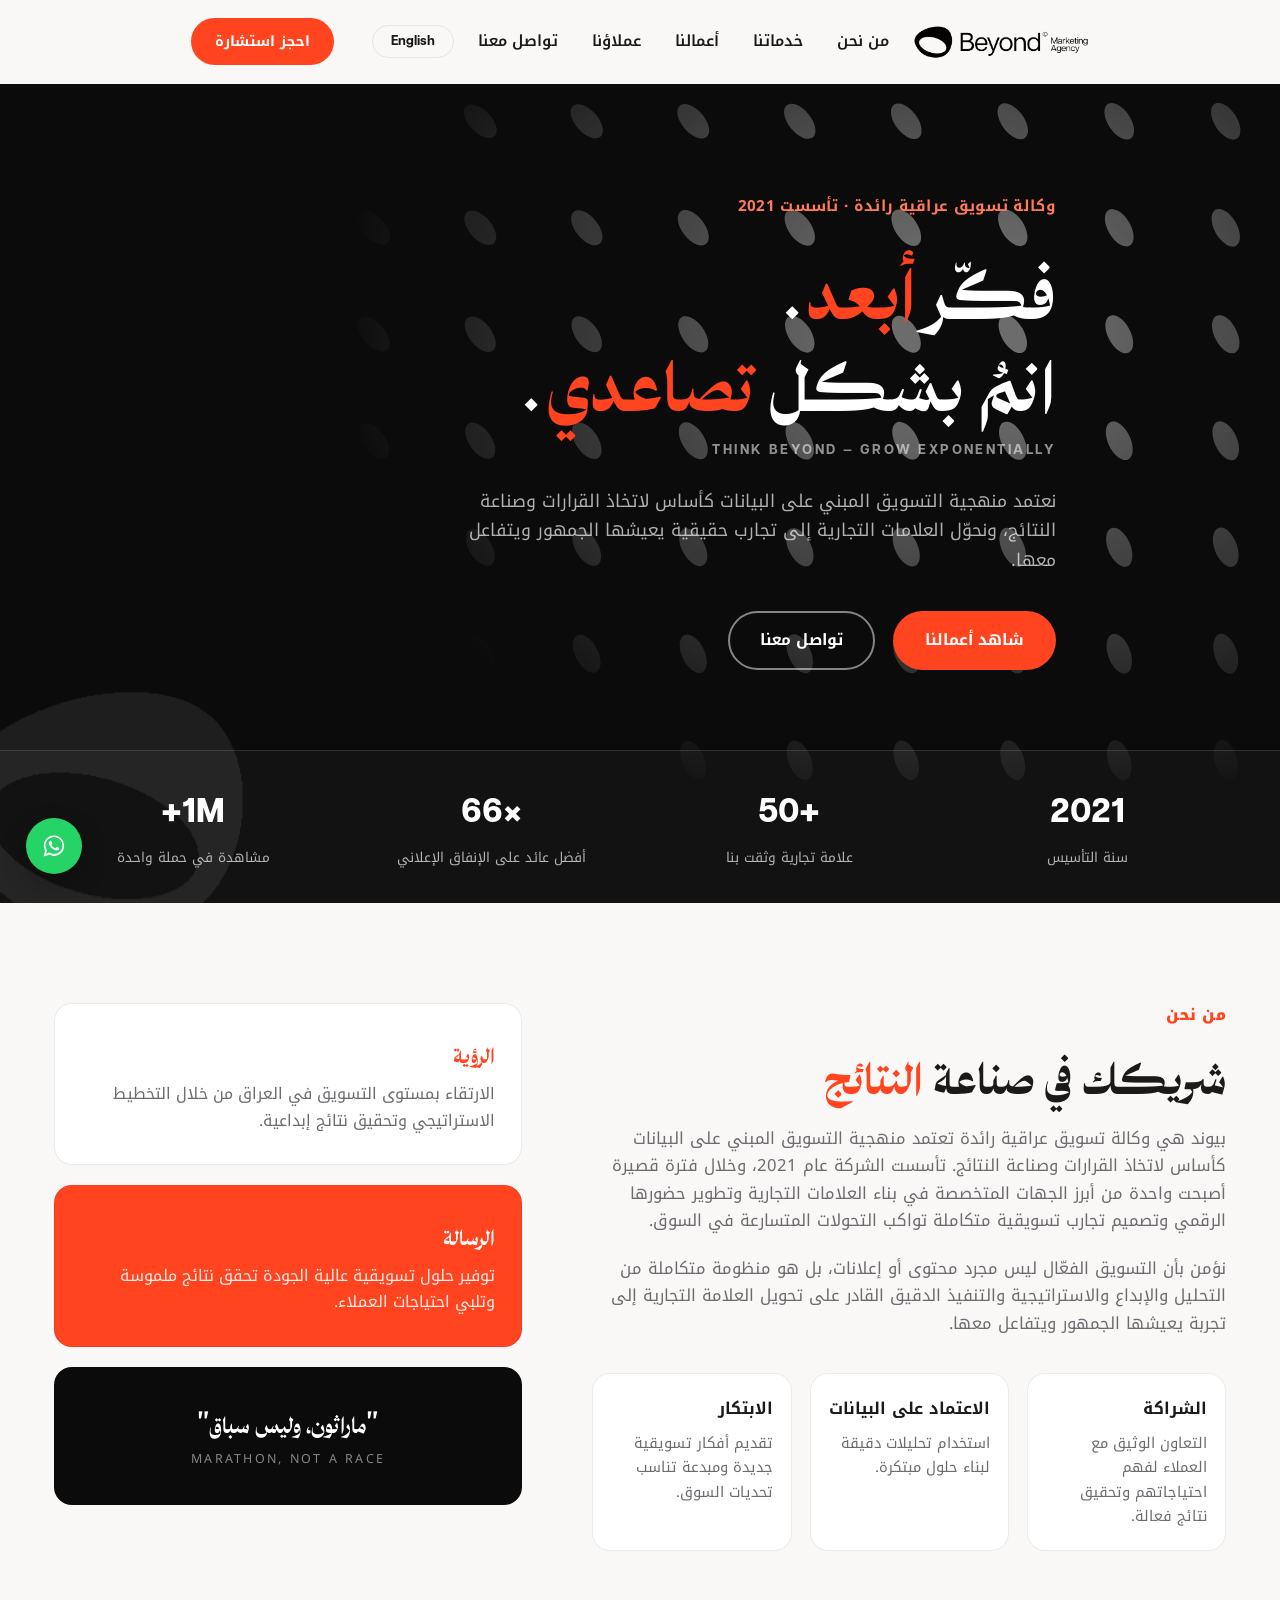
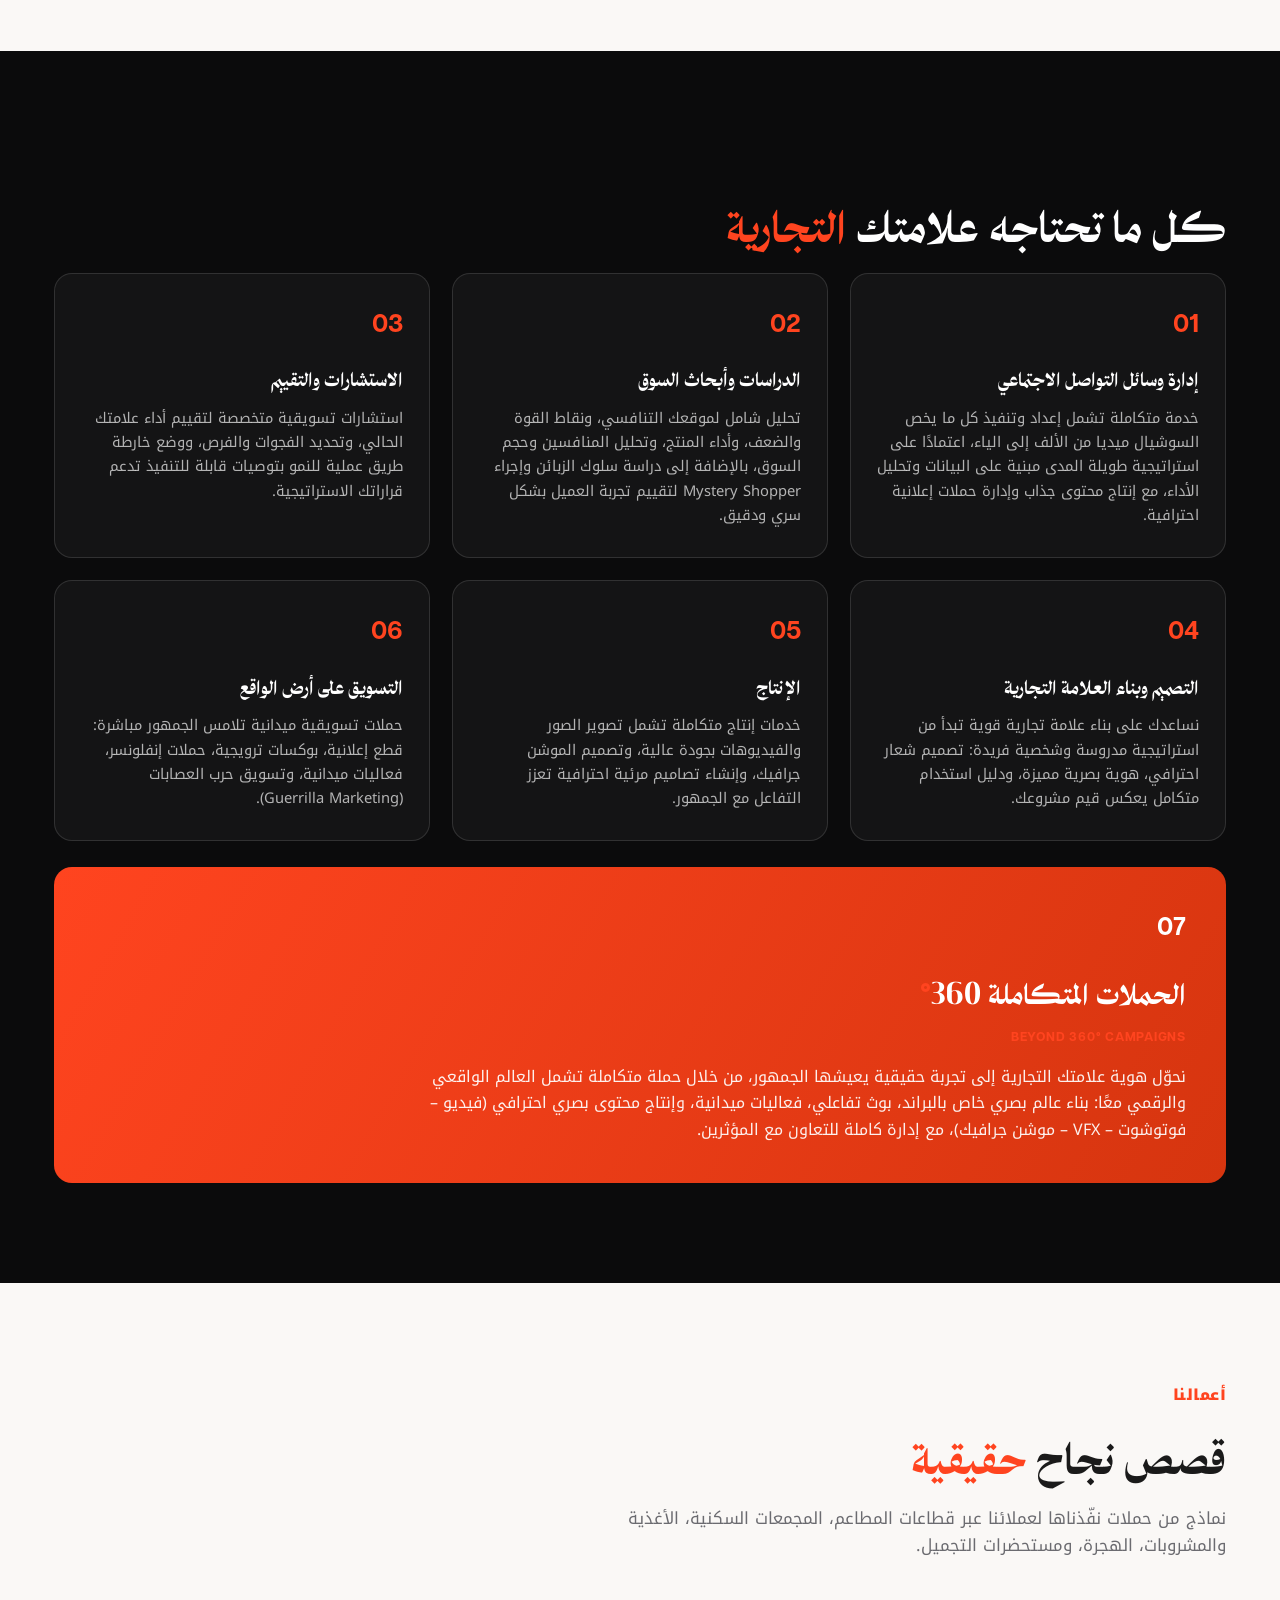
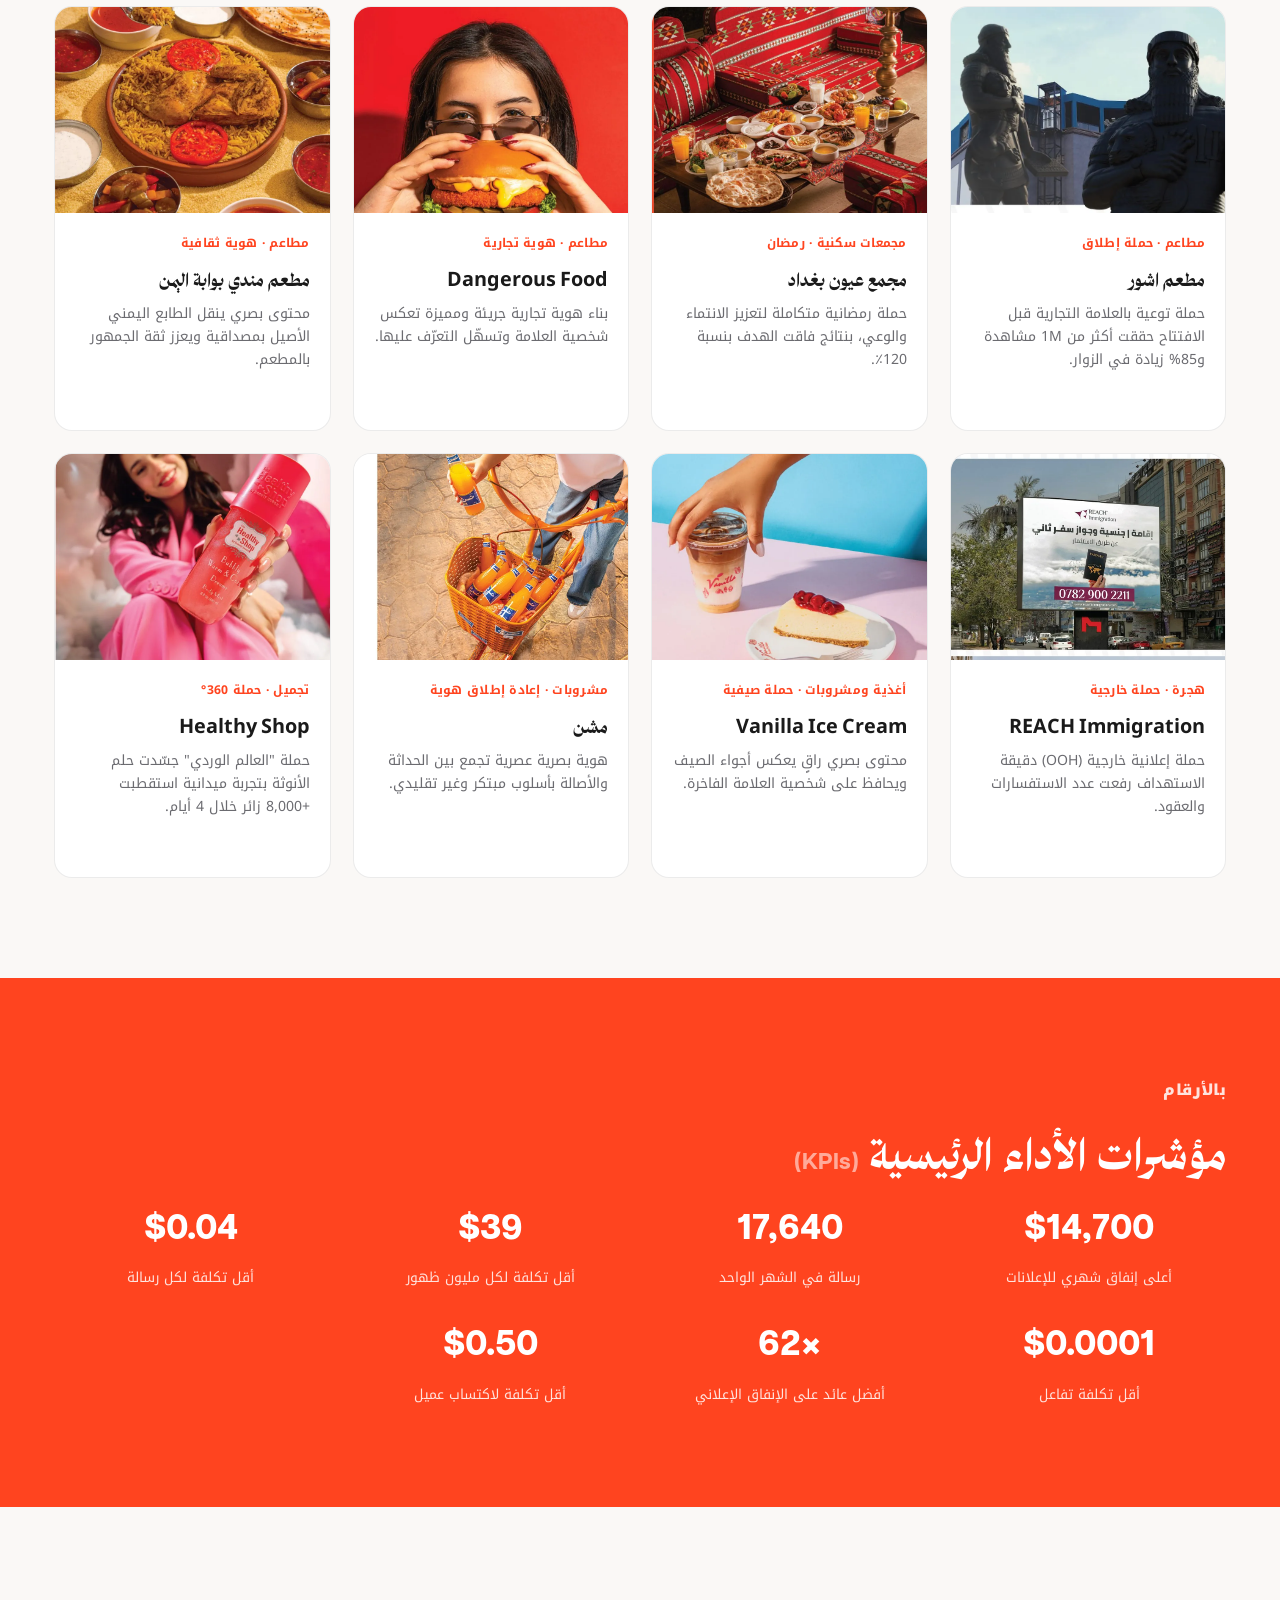
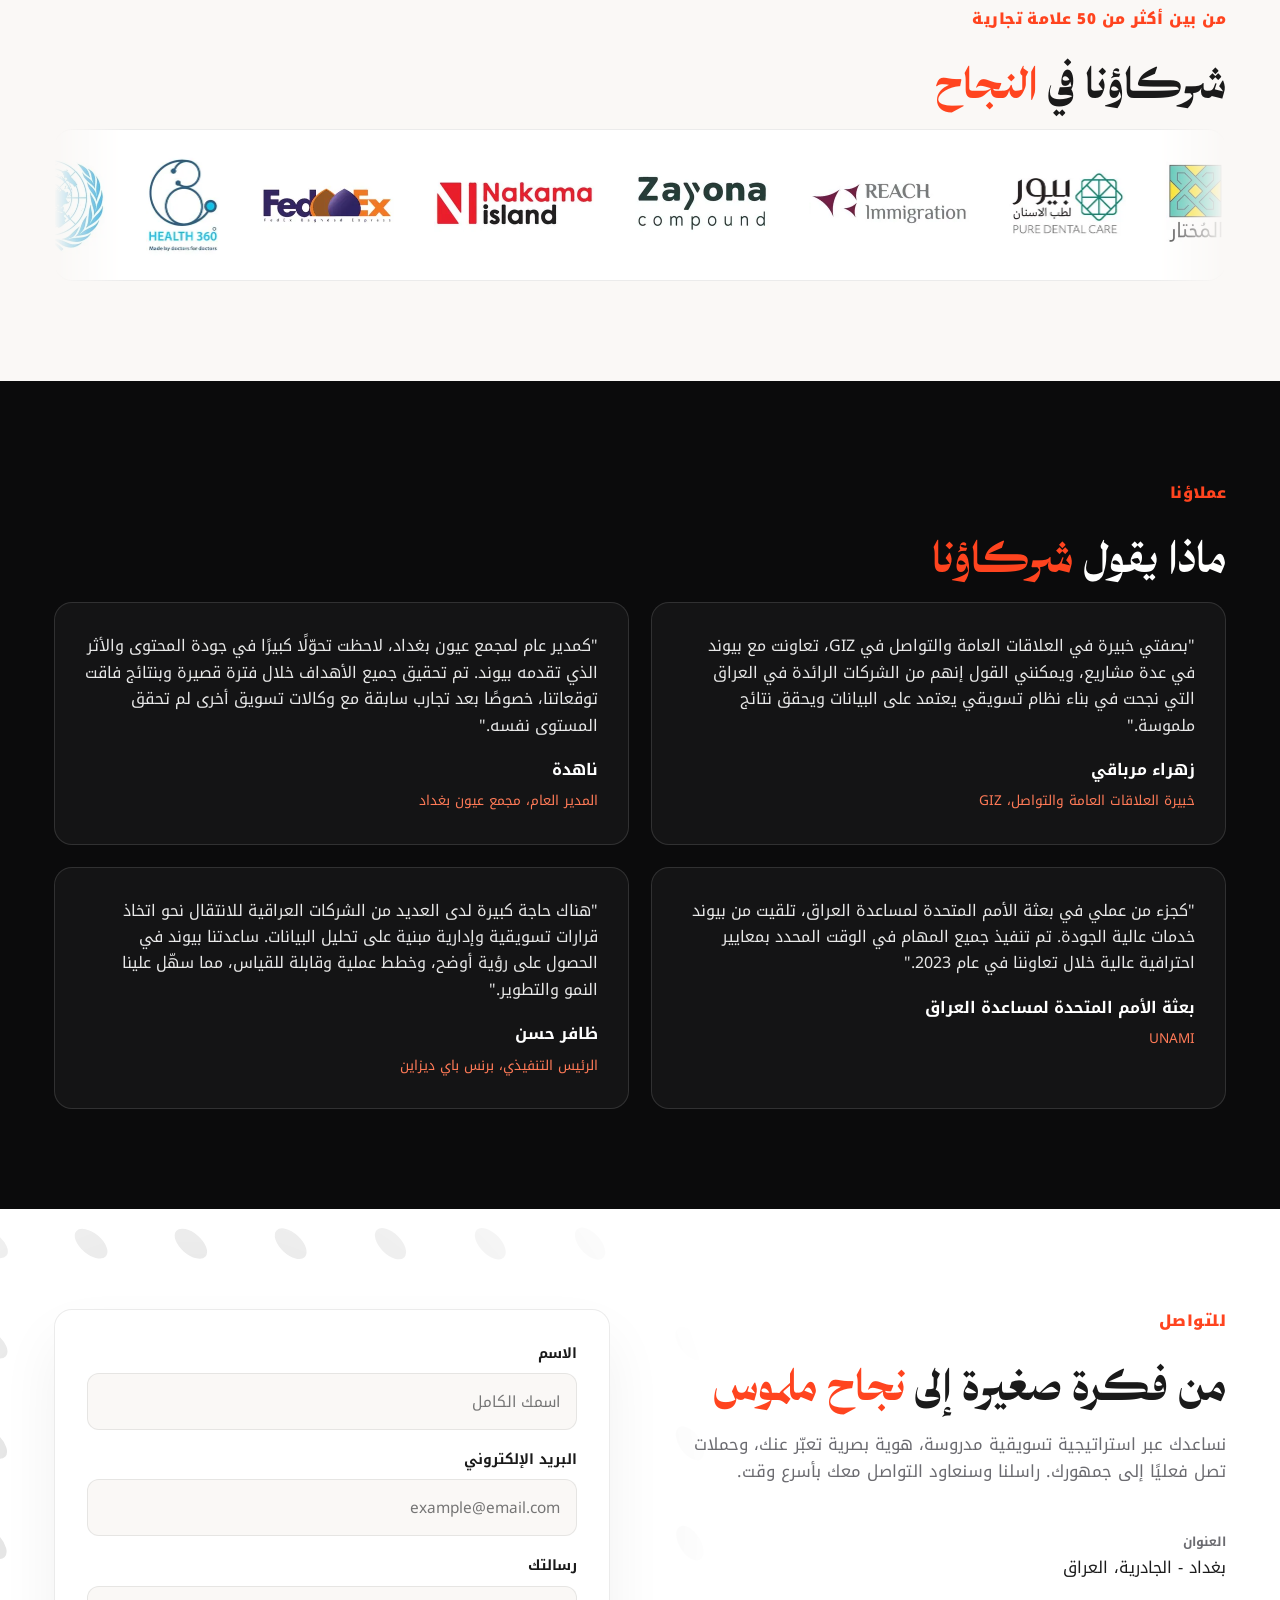
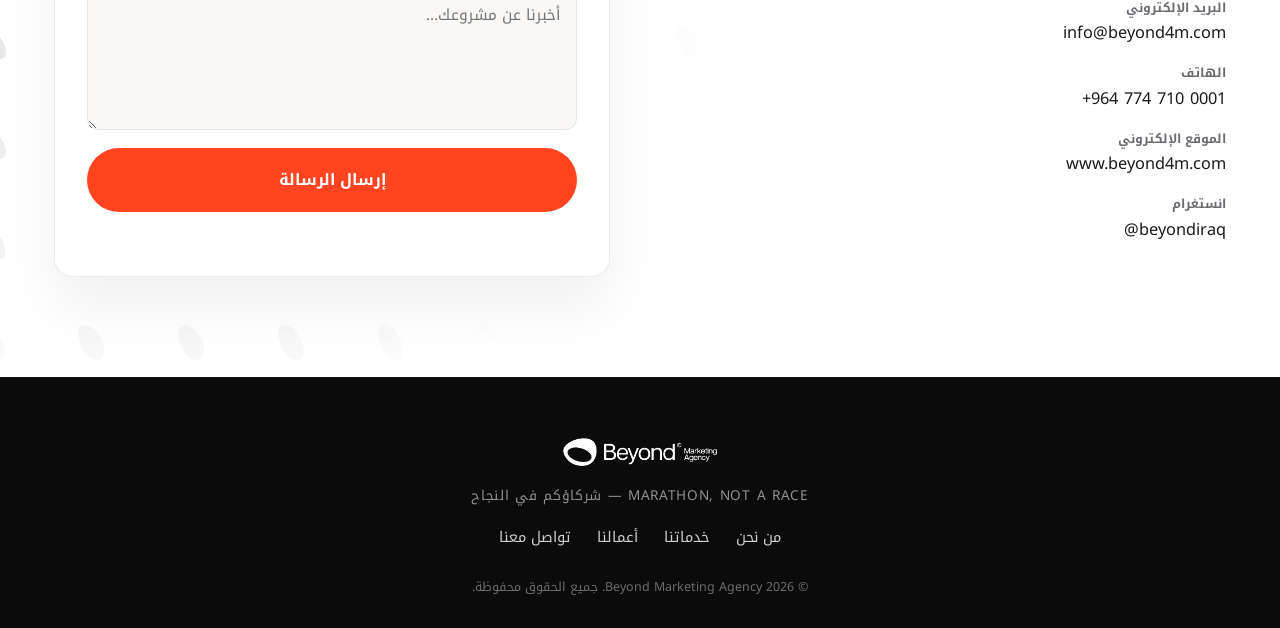
==== index.html @ efc3afca "Beyond Marketing Agency website" ====
<!DOCTYPE html>
<html lang="ar" dir="rtl">
<head>
<meta charset="UTF-8">
<meta name="viewport" content="width=device-width, initial-scale=1.0">
<title data-i18n-title>Beyond Marketing Agency | بيوند لخدمات التسويق</title>
<meta name="description" content="بيوند وكالة تسويق عراقية رائدة تعتمد منهجية التسويق المبني على البيانات. إدارة سوشيال ميديا، أبحاث سوق، بناء علامات تجارية، إنتاج، وحملات ميدانية متكاملة 360°.">
<link rel="icon" href="assets/img/mark-black.png">
<link rel="stylesheet" href="styles.css?v=8">
<script src="i18n.js?v=8" defer></script>
</head>
<body>

<svg width="0" height="0" style="position:absolute" aria-hidden="true">
  <defs>
    <g id="beyond-pattern" fill="currentColor">
      <ellipse cx="17" cy="17" rx="3.6" ry="6.6" transform="rotate(-58 17 17)"/>
      <ellipse cx="51" cy="17" rx="3.6" ry="6.6" transform="rotate(-56 51 17)"/>
      <ellipse cx="85" cy="17" rx="3.6" ry="6.6" transform="rotate(-55 85 17)"/>
      <ellipse cx="119" cy="17" rx="3.6" ry="6.6" transform="rotate(-53 119 17)"/>
      <ellipse cx="153" cy="17" rx="3.6" ry="6.6" transform="rotate(-52 153 17)"/>
      <ellipse cx="187" cy="17" rx="3.6" ry="6.6" transform="rotate(-50 187 17)"/>
      <ellipse cx="221" cy="17" rx="3.6" ry="6.6" transform="rotate(-48 221 17)"/>
      <ellipse cx="255" cy="17" rx="3.6" ry="6.6" transform="rotate(-47 255 17)"/>
      <ellipse cx="289" cy="17" rx="3.6" ry="6.6" transform="rotate(-45 289 17)"/>
      <ellipse cx="323" cy="17" rx="3.6" ry="6.6" transform="rotate(-44 323 17)"/>
      <ellipse cx="357" cy="17" rx="3.6" ry="6.6" transform="rotate(-42 357 17)"/>
      <ellipse cx="391" cy="17" rx="3.6" ry="6.6" transform="rotate(-40 391 17)"/>
      <ellipse cx="425" cy="17" rx="3.6" ry="6.6" transform="rotate(-39 425 17)"/>
      <ellipse cx="459" cy="17" rx="3.6" ry="6.6" transform="rotate(-37 459 17)"/>
      <ellipse cx="493" cy="17" rx="3.6" ry="6.6" transform="rotate(-35 493 17)"/>
      <ellipse cx="527" cy="17" rx="3.6" ry="6.6" transform="rotate(-34 527 17)"/>
      <ellipse cx="561" cy="17" rx="3.6" ry="6.6" transform="rotate(-32 561 17)"/>
      <ellipse cx="595" cy="17" rx="3.6" ry="6.6" transform="rotate(-31 595 17)"/>
      <ellipse cx="17" cy="51" rx="3.6" ry="6.6" transform="rotate(-55 17 51)"/>
      <ellipse cx="51" cy="51" rx="3.6" ry="6.6" transform="rotate(-53 51 51)"/>
      <ellipse cx="85" cy="51" rx="3.6" ry="6.6" transform="rotate(-52 85 51)"/>
      <ellipse cx="119" cy="51" rx="3.6" ry="6.6" transform="rotate(-50 119 51)"/>
      <ellipse cx="153" cy="51" rx="3.6" ry="6.6" transform="rotate(-49 153 51)"/>
      <ellipse cx="187" cy="51" rx="3.6" ry="6.6" transform="rotate(-47 187 51)"/>
      <ellipse cx="221" cy="51" rx="3.6" ry="6.6" transform="rotate(-45 221 51)"/>
      <ellipse cx="255" cy="51" rx="3.6" ry="6.6" transform="rotate(-44 255 51)"/>
      <ellipse cx="289" cy="51" rx="3.6" ry="6.6" transform="rotate(-42 289 51)"/>
      <ellipse cx="323" cy="51" rx="3.6" ry="6.6" transform="rotate(-41 323 51)"/>
      <ellipse cx="357" cy="51" rx="3.6" ry="6.6" transform="rotate(-39 357 51)"/>
      <ellipse cx="391" cy="51" rx="3.6" ry="6.6" transform="rotate(-37 391 51)"/>
      <ellipse cx="425" cy="51" rx="3.6" ry="6.6" transform="rotate(-36 425 51)"/>
      <ellipse cx="459" cy="51" rx="3.6" ry="6.6" transform="rotate(-34 459 51)"/>
      <ellipse cx="493" cy="51" rx="3.6" ry="6.6" transform="rotate(-33 493 51)"/>
      <ellipse cx="527" cy="51" rx="3.6" ry="6.6" transform="rotate(-31 527 51)"/>
      <ellipse cx="561" cy="51" rx="3.6" ry="6.6" transform="rotate(-29 561 51)"/>
      <ellipse cx="595" cy="51" rx="3.6" ry="6.6" transform="rotate(-28 595 51)"/>
      <ellipse cx="17" cy="85" rx="3.6" ry="6.6" transform="rotate(-52 17 85)"/>
      <ellipse cx="51" cy="85" rx="3.6" ry="6.6" transform="rotate(-51 51 85)"/>
      <ellipse cx="85" cy="85" rx="3.6" ry="6.6" transform="rotate(-49 85 85)"/>
      <ellipse cx="119" cy="85" rx="3.6" ry="6.6" transform="rotate(-47 119 85)"/>
      <ellipse cx="153" cy="85" rx="3.6" ry="6.6" transform="rotate(-46 153 85)"/>
      <ellipse cx="187" cy="85" rx="3.6" ry="6.6" transform="rotate(-44 187 85)"/>
      <ellipse cx="221" cy="85" rx="3.6" ry="6.6" transform="rotate(-43 221 85)"/>
      <ellipse cx="255" cy="85" rx="3.6" ry="6.6" transform="rotate(-41 255 85)"/>
      <ellipse cx="289" cy="85" rx="3.6" ry="6.6" transform="rotate(-39 289 85)"/>
      <ellipse cx="323" cy="85" rx="3.6" ry="6.6" transform="rotate(-38 323 85)"/>
      <ellipse cx="357" cy="85" rx="3.6" ry="6.6" transform="rotate(-36 357 85)"/>
      <ellipse cx="391" cy="85" rx="3.6" ry="6.6" transform="rotate(-34 391 85)"/>
      <ellipse cx="425" cy="85" rx="3.6" ry="6.6" transform="rotate(-33 425 85)"/>
      <ellipse cx="459" cy="85" rx="3.6" ry="6.6" transform="rotate(-31 459 85)"/>
      <ellipse cx="493" cy="85" rx="3.6" ry="6.6" transform="rotate(-30 493 85)"/>
      <ellipse cx="527" cy="85" rx="3.6" ry="6.6" transform="rotate(-28 527 85)"/>
      <ellipse cx="561" cy="85" rx="3.6" ry="6.6" transform="rotate(-26 561 85)"/>
      <ellipse cx="595" cy="85" rx="3.6" ry="6.6" transform="rotate(-25 595 85)"/>
      <ellipse cx="17" cy="119" rx="3.6" ry="6.6" transform="rotate(-49 17 119)"/>
      <ellipse cx="51" cy="119" rx="3.6" ry="6.6" transform="rotate(-48 51 119)"/>
      <ellipse cx="85" cy="119" rx="3.6" ry="6.6" transform="rotate(-46 85 119)"/>
      <ellipse cx="119" cy="119" rx="3.6" ry="6.6" transform="rotate(-44 119 119)"/>
      <ellipse cx="153" cy="119" rx="3.6" ry="6.6" transform="rotate(-43 153 119)"/>
      <ellipse cx="187" cy="119" rx="3.6" ry="6.6" transform="rotate(-41 187 119)"/>
      <ellipse cx="221" cy="119" rx="3.6" ry="6.6" transform="rotate(-40 221 119)"/>
      <ellipse cx="255" cy="119" rx="3.6" ry="6.6" transform="rotate(-38 255 119)"/>
      <ellipse cx="289" cy="119" rx="3.6" ry="6.6" transform="rotate(-36 289 119)"/>
      <ellipse cx="323" cy="119" rx="3.6" ry="6.6" transform="rotate(-35 323 119)"/>
      <ellipse cx="357" cy="119" rx="3.6" ry="6.6" transform="rotate(-33 357 119)"/>
      <ellipse cx="391" cy="119" rx="3.6" ry="6.6" transform="rotate(-32 391 119)"/>
      <ellipse cx="425" cy="119" rx="3.6" ry="6.6" transform="rotate(-30 425 119)"/>
      <ellipse cx="459" cy="119" rx="3.6" ry="6.6" transform="rotate(-28 459 119)"/>
      <ellipse cx="493" cy="119" rx="3.6" ry="6.6" transform="rotate(-27 493 119)"/>
      <ellipse cx="527" cy="119" rx="3.6" ry="6.6" transform="rotate(-25 527 119)"/>
      <ellipse cx="561" cy="119" rx="3.6" ry="6.6" transform="rotate(-24 561 119)"/>
      <ellipse cx="595" cy="119" rx="3.6" ry="6.6" transform="rotate(-22 595 119)"/>
      <ellipse cx="17" cy="153" rx="3.6" ry="6.6" transform="rotate(-46 17 153)"/>
      <ellipse cx="51" cy="153" rx="3.6" ry="6.6" transform="rotate(-45 51 153)"/>
      <ellipse cx="85" cy="153" rx="3.6" ry="6.6" transform="rotate(-43 85 153)"/>
      <ellipse cx="119" cy="153" rx="3.6" ry="6.6" transform="rotate(-42 119 153)"/>
      <ellipse cx="153" cy="153" rx="3.6" ry="6.6" transform="rotate(-40 153 153)"/>
      <ellipse cx="187" cy="153" rx="3.6" ry="6.6" transform="rotate(-38 187 153)"/>
      <ellipse cx="221" cy="153" rx="3.6" ry="6.6" transform="rotate(-37 221 153)"/>
      <ellipse cx="255" cy="153" rx="3.6" ry="6.6" transform="rotate(-35 255 153)"/>
      <ellipse cx="289" cy="153" rx="3.6" ry="6.6" transform="rotate(-34 289 153)"/>
      <ellipse cx="323" cy="153" rx="3.6" ry="6.6" transform="rotate(-32 323 153)"/>
      <ellipse cx="357" cy="153" rx="3.6" ry="6.6" transform="rotate(-30 357 153)"/>
      <ellipse cx="391" cy="153" rx="3.6" ry="6.6" transform="rotate(-29 391 153)"/>
      <ellipse cx="425" cy="153" rx="3.6" ry="6.6" transform="rotate(-27 425 153)"/>
      <ellipse cx="459" cy="153" rx="3.6" ry="6.6" transform="rotate(-25 459 153)"/>
      <ellipse cx="493" cy="153" rx="3.6" ry="6.6" transform="rotate(-24 493 153)"/>
      <ellipse cx="527" cy="153" rx="3.6" ry="6.6" transform="rotate(-22 527 153)"/>
      <ellipse cx="561" cy="153" rx="3.6" ry="6.6" transform="rotate(-21 561 153)"/>
      <ellipse cx="595" cy="153" rx="3.6" ry="6.6" transform="rotate(-19 595 153)"/>
      <ellipse cx="17" cy="187" rx="3.6" ry="6.6" transform="rotate(-44 17 187)"/>
      <ellipse cx="51" cy="187" rx="3.6" ry="6.6" transform="rotate(-42 51 187)"/>
      <ellipse cx="85" cy="187" rx="3.6" ry="6.6" transform="rotate(-40 85 187)"/>
      <ellipse cx="119" cy="187" rx="3.6" ry="6.6" transform="rotate(-39 119 187)"/>
      <ellipse cx="153" cy="187" rx="3.6" ry="6.6" transform="rotate(-37 153 187)"/>
      <ellipse cx="187" cy="187" rx="3.6" ry="6.6" transform="rotate(-35 187 187)"/>
      <ellipse cx="221" cy="187" rx="3.6" ry="6.6" transform="rotate(-34 221 187)"/>
      <ellipse cx="255" cy="187" rx="3.6" ry="6.6" transform="rotate(-32 255 187)"/>
      <ellipse cx="289" cy="187" rx="3.6" ry="6.6" transform="rotate(-31 289 187)"/>
      <ellipse cx="323" cy="187" rx="3.6" ry="6.6" transform="rotate(-29 323 187)"/>
      <ellipse cx="357" cy="187" rx="3.6" ry="6.6" transform="rotate(-27 357 187)"/>
      <ellipse cx="391" cy="187" rx="3.6" ry="6.6" transform="rotate(-26 391 187)"/>
      <ellipse cx="425" cy="187" rx="3.6" ry="6.6" transform="rotate(-24 425 187)"/>
      <ellipse cx="459" cy="187" rx="3.6" ry="6.6" transform="rotate(-23 459 187)"/>
      <ellipse cx="493" cy="187" rx="3.6" ry="6.6" transform="rotate(-21 493 187)"/>
      <ellipse cx="527" cy="187" rx="3.6" ry="6.6" transform="rotate(-19 527 187)"/>
      <ellipse cx="561" cy="187" rx="3.6" ry="6.6" transform="rotate(-18 561 187)"/>
      <ellipse cx="595" cy="187" rx="3.6" ry="6.6" transform="rotate(-16 595 187)"/>
      <ellipse cx="17" cy="221" rx="3.6" ry="6.6" transform="rotate(-41 17 221)"/>
      <ellipse cx="51" cy="221" rx="3.6" ry="6.6" transform="rotate(-39 51 221)"/>
      <ellipse cx="85" cy="221" rx="3.6" ry="6.6" transform="rotate(-37 85 221)"/>
      <ellipse cx="119" cy="221" rx="3.6" ry="6.6" transform="rotate(-36 119 221)"/>
      <ellipse cx="153" cy="221" rx="3.6" ry="6.6" transform="rotate(-34 153 221)"/>
      <ellipse cx="187" cy="221" rx="3.6" ry="6.6" transform="rotate(-33 187 221)"/>
      <ellipse cx="221" cy="221" rx="3.6" ry="6.6" transform="rotate(-31 221 221)"/>
      <ellipse cx="255" cy="221" rx="3.6" ry="6.6" transform="rotate(-29 255 221)"/>
      <ellipse cx="289" cy="221" rx="3.6" ry="6.6" transform="rotate(-28 289 221)"/>
      <ellipse cx="323" cy="221" rx="3.6" ry="6.6" transform="rotate(-26 323 221)"/>
      <ellipse cx="357" cy="221" rx="3.6" ry="6.6" transform="rotate(-24 357 221)"/>
      <ellipse cx="391" cy="221" rx="3.6" ry="6.6" transform="rotate(-23 391 221)"/>
      <ellipse cx="425" cy="221" rx="3.6" ry="6.6" transform="rotate(-21 425 221)"/>
      <ellipse cx="459" cy="221" rx="3.6" ry="6.6" transform="rotate(-20 459 221)"/>
      <ellipse cx="493" cy="221" rx="3.6" ry="6.6" transform="rotate(-18 493 221)"/>
      <ellipse cx="527" cy="221" rx="3.6" ry="6.6" transform="rotate(-16 527 221)"/>
      <ellipse cx="561" cy="221" rx="3.6" ry="6.6" transform="rotate(-15 561 221)"/>
      <ellipse cx="595" cy="221" rx="3.6" ry="6.6" transform="rotate(-13 595 221)"/>
      <ellipse cx="17" cy="255" rx="3.6" ry="6.6" transform="rotate(-38 17 255)"/>
      <ellipse cx="51" cy="255" rx="3.6" ry="6.6" transform="rotate(-36 51 255)"/>
      <ellipse cx="85" cy="255" rx="3.6" ry="6.6" transform="rotate(-34 85 255)"/>
      <ellipse cx="119" cy="255" rx="3.6" ry="6.6" transform="rotate(-33 119 255)"/>
      <ellipse cx="153" cy="255" rx="3.6" ry="6.6" transform="rotate(-31 153 255)"/>
      <ellipse cx="187" cy="255" rx="3.6" ry="6.6" transform="rotate(-30 187 255)"/>
      <ellipse cx="221" cy="255" rx="3.6" ry="6.6" transform="rotate(-28 221 255)"/>
      <ellipse cx="255" cy="255" rx="3.6" ry="6.6" transform="rotate(-26 255 255)"/>
      <ellipse cx="289" cy="255" rx="3.6" ry="6.6" transform="rotate(-25 289 255)"/>
      <ellipse cx="323" cy="255" rx="3.6" ry="6.6" transform="rotate(-23 323 255)"/>
      <ellipse cx="357" cy="255" rx="3.6" ry="6.6" transform="rotate(-22 357 255)"/>
      <ellipse cx="391" cy="255" rx="3.6" ry="6.6" transform="rotate(-20 391 255)"/>
      <ellipse cx="425" cy="255" rx="3.6" ry="6.6" transform="rotate(-18 425 255)"/>
      <ellipse cx="459" cy="255" rx="3.6" ry="6.6" transform="rotate(-17 459 255)"/>
      <ellipse cx="493" cy="255" rx="3.6" ry="6.6" transform="rotate(-15 493 255)"/>
      <ellipse cx="527" cy="255" rx="3.6" ry="6.6" transform="rotate(-14 527 255)"/>
      <ellipse cx="561" cy="255" rx="3.6" ry="6.6" transform="rotate(-12 561 255)"/>
      <ellipse cx="595" cy="255" rx="3.6" ry="6.6" transform="rotate(-10 595 255)"/>
      <ellipse cx="17" cy="289" rx="3.6" ry="6.6" transform="rotate(-35 17 289)"/>
      <ellipse cx="51" cy="289" rx="3.6" ry="6.6" transform="rotate(-33 51 289)"/>
      <ellipse cx="85" cy="289" rx="3.6" ry="6.6" transform="rotate(-32 85 289)"/>
      <ellipse cx="119" cy="289" rx="3.6" ry="6.6" transform="rotate(-30 119 289)"/>
      <ellipse cx="153" cy="289" rx="3.6" ry="6.6" transform="rotate(-28 153 289)"/>
      <ellipse cx="187" cy="289" rx="3.6" ry="6.6" transform="rotate(-27 187 289)"/>
      <ellipse cx="221" cy="289" rx="3.6" ry="6.6" transform="rotate(-25 221 289)"/>
      <ellipse cx="255" cy="289" rx="3.6" ry="6.6" transform="rotate(-24 255 289)"/>
      <ellipse cx="289" cy="289" rx="3.6" ry="6.6" transform="rotate(-22 289 289)"/>
      <ellipse cx="323" cy="289" rx="3.6" ry="6.6" transform="rotate(-20 323 289)"/>
      <ellipse cx="357" cy="289" rx="3.6" ry="6.6" transform="rotate(-19 357 289)"/>
      <ellipse cx="391" cy="289" rx="3.6" ry="6.6" transform="rotate(-17 391 289)"/>
      <ellipse cx="425" cy="289" rx="3.6" ry="6.6" transform="rotate(-15 425 289)"/>
      <ellipse cx="459" cy="289" rx="3.6" ry="6.6" transform="rotate(-14 459 289)"/>
      <ellipse cx="493" cy="289" rx="3.6" ry="6.6" transform="rotate(-12 493 289)"/>
      <ellipse cx="527" cy="289" rx="3.6" ry="6.6" transform="rotate(-11 527 289)"/>
      <ellipse cx="561" cy="289" rx="3.6" ry="6.6" transform="rotate(-9 561 289)"/>
      <ellipse cx="595" cy="289" rx="3.6" ry="6.6" transform="rotate(-7 595 289)"/>
      <ellipse cx="17" cy="323" rx="3.6" ry="6.6" transform="rotate(-32 17 323)"/>
      <ellipse cx="51" cy="323" rx="3.6" ry="6.6" transform="rotate(-30 51 323)"/>
      <ellipse cx="85" cy="323" rx="3.6" ry="6.6" transform="rotate(-29 85 323)"/>
      <ellipse cx="119" cy="323" rx="3.6" ry="6.6" transform="rotate(-27 119 323)"/>
      <ellipse cx="153" cy="323" rx="3.6" ry="6.6" transform="rotate(-25 153 323)"/>
      <ellipse cx="187" cy="323" rx="3.6" ry="6.6" transform="rotate(-24 187 323)"/>
      <ellipse cx="221" cy="323" rx="3.6" ry="6.6" transform="rotate(-22 221 323)"/>
      <ellipse cx="255" cy="323" rx="3.6" ry="6.6" transform="rotate(-21 255 323)"/>
      <ellipse cx="289" cy="323" rx="3.6" ry="6.6" transform="rotate(-19 289 323)"/>
      <ellipse cx="323" cy="323" rx="3.6" ry="6.6" transform="rotate(-17 323 323)"/>
      <ellipse cx="357" cy="323" rx="3.6" ry="6.6" transform="rotate(-16 357 323)"/>
      <ellipse cx="391" cy="323" rx="3.6" ry="6.6" transform="rotate(-14 391 323)"/>
      <ellipse cx="425" cy="323" rx="3.6" ry="6.6" transform="rotate(-13 425 323)"/>
      <ellipse cx="459" cy="323" rx="3.6" ry="6.6" transform="rotate(-11 459 323)"/>
      <ellipse cx="493" cy="323" rx="3.6" ry="6.6" transform="rotate(-9 493 323)"/>
      <ellipse cx="527" cy="323" rx="3.6" ry="6.6" transform="rotate(-8 527 323)"/>
      <ellipse cx="561" cy="323" rx="3.6" ry="6.6" transform="rotate(-6 561 323)"/>
      <ellipse cx="595" cy="323" rx="3.6" ry="6.6" transform="rotate(-5 595 323)"/>
    </g>
  </defs>
</svg>


<!-- ===== Header ===== -->
<header class="site-header" id="top">
  <div class="container header-inner">
    <a href="#top" class="brand" aria-label="Beyond Marketing Agency">
      <img src="assets/img/logo-black.png" alt="Beyond Marketing Agency" class="brand-logo">
    </a>

    <nav class="main-nav" id="main-nav">
      <ul>
        <li><a href="#about" data-i18n="nav.about">من نحن</a></li>
        <li><a href="#services" data-i18n="nav.services">خدماتنا</a></li>
        <li><a href="#work" data-i18n="nav.work">أعمالنا</a></li>
        <li><a href="#testimonials" data-i18n="nav.testimonials">عملاؤنا</a></li>
        <li><a href="#contact" data-i18n="nav.contact">تواصل معنا</a></li>
        <li class="nav-lang-item"><button type="button" class="lang-toggle" aria-label="Switch language"><span class="lang-switch-label">English</span></button></li>
      </ul>
    </nav>

    <button type="button" class="lang-toggle lang-toggle-header" aria-label="Switch language"><span class="lang-switch-label">English</span></button>
    <a href="#contact" class="btn btn-primary btn-sm header-cta" data-i18n="nav.cta">احجز استشارة</a>
    <button class="nav-toggle" id="nav-toggle" aria-label="فتح القائمة" aria-expanded="false">
      <span></span><span></span><span></span>
    </button>
  </div>
</header>

<main>

  <!-- ===== Hero ===== -->
  <section class="hero" id="home">
    <div class="dot-grid" aria-hidden="true"><svg viewBox="0 0 612 340" preserveAspectRatio="xMidYMid slice"><use href="#beyond-pattern"></use></svg></div>
    <img src="assets/img/mark-white.png" alt="" class="hero-mark" aria-hidden="true">
    <div class="container hero-inner">
      <p class="eyebrow reveal" data-i18n="hero.eyebrow">وكالة تسويق عراقية رائدة · تأسست 2021</p>
      <h1 class="hero-title reveal split-reveal" data-i18n="hero.title">
        فكّر <span class="text-accent">أبعد</span>.<br>
        انمُ بشكل <span class="text-accent">تصاعدي</span>.
      </h1>
      <p class="hero-tagline reveal" data-i18n="hero.tagline">THINK BEYOND — GROW EXPONENTIALLY</p>
      <p class="hero-desc reveal" data-i18n="hero.desc">
        نعتمد منهجية التسويق المبني على البيانات كأساس لاتخاذ القرارات وصناعة النتائج،
        ونحوّل العلامات التجارية إلى تجارب حقيقية يعيشها الجمهور ويتفاعل معها.
      </p>
      <div class="hero-actions reveal">
        <a href="#work" class="btn btn-primary" data-i18n="hero.cta1">شاهد أعمالنا</a>
        <a href="#contact" class="btn btn-outline-light" data-i18n="hero.cta2">تواصل معنا</a>
      </div>
    </div>

    <div class="hero-stats reveal">
      <div class="container hero-stats-grid">
        <div class="stat">
          <span class="stat-num"><span class="countup" data-target="2021" data-plain="true">0</span></span>
          <span class="stat-label" data-i18n="stats.founded">سنة التأسيس</span>
        </div>
        <div class="stat">
          <span class="stat-num">+<span class="countup" data-target="50">0</span></span>
          <span class="stat-label" data-i18n="stats.brands">علامة تجارية وثقت بنا</span>
        </div>
        <div class="stat">
          <span class="stat-num">×<span class="countup" data-target="66">0</span></span>
          <span class="stat-label" data-i18n="stats.roas">أفضل عائد على الإنفاق الإعلاني</span>
        </div>
        <div class="stat">
          <span class="stat-num"><span class="countup" data-target="1">0</span>M+</span>
          <span class="stat-label" data-i18n="stats.views">مشاهدة في حملة واحدة</span>
        </div>
      </div>
    </div>
  </section>

  <!-- ===== About ===== -->
  <section class="section" id="about">
    <div class="container about-grid">
      <div class="about-copy">
        <p class="section-kicker reveal" data-i18n="about.kicker">من نحن</p>
        <h2 class="section-title reveal" data-i18n="about.title">شريكك في صناعة <span class="text-accent">النتائج</span></h2>
        <p class="about-text reveal" data-i18n="about.p1">
          بيوند هي وكالة تسويق عراقية رائدة تعتمد منهجية التسويق المبني على البيانات كأساس
          لاتخاذ القرارات وصناعة النتائج. تأسست الشركة عام 2021، وخلال فترة قصيرة أصبحت واحدة
          من أبرز الجهات المتخصصة في بناء العلامات التجارية وتطوير حضورها الرقمي وتصميم تجارب
          تسويقية متكاملة تواكب التحولات المتسارعة في السوق.
        </p>
        <p class="about-text reveal" data-i18n="about.p2">
          نؤمن بأن التسويق الفعّال ليس مجرد محتوى أو إعلانات، بل هو منظومة متكاملة من التحليل
          والإبداع والاستراتيجية والتنفيذ الدقيق القادر على تحويل العلامة التجارية إلى تجربة
          يعيشها الجمهور ويتفاعل معها.
        </p>

        <div class="values-list reveal">
          <div class="value-item">
            <h3 data-i18n="about.value1.title">الشراكة</h3>
            <p data-i18n="about.value1.desc">التعاون الوثيق مع العملاء لفهم احتياجاتهم وتحقيق نتائج فعالة.</p>
          </div>
          <div class="value-item">
            <h3 data-i18n="about.value2.title">الاعتماد على البيانات</h3>
            <p data-i18n="about.value2.desc">استخدام تحليلات دقيقة لبناء حلول مبتكرة.</p>
          </div>
          <div class="value-item">
            <h3 data-i18n="about.value3.title">الابتكار</h3>
            <p data-i18n="about.value3.desc">تقديم أفكار تسويقية جديدة ومبدعة تناسب تحديات السوق.</p>
          </div>
        </div>
      </div>

      <div class="about-cards reveal">
        <div class="vm-card">
          <span class="vm-label" data-i18n="about.vision.label">الرؤية</span>
          <p data-i18n="about.vision.text">الارتقاء بمستوى التسويق في العراق من خلال التخطيط الاستراتيجي وتحقيق نتائج إبداعية.</p>
        </div>
        <div class="vm-card vm-card-accent">
          <span class="vm-label" data-i18n="about.mission.label">الرسالة</span>
          <p data-i18n="about.mission.text">توفير حلول تسويقية عالية الجودة تحقق نتائج ملموسة وتلبي احتياجات العملاء.</p>
        </div>
        <div class="vm-card vm-card-dark">
          <span class="vm-quote" data-i18n="about.quote">"ماراثون، وليس سباق"</span>
          <span class="vm-quote-en" data-i18n="about.quoteEn">MARATHON, NOT A RACE</span>
        </div>
      </div>
    </div>
  </section>

  <!-- ===== Services ===== -->
  <section class="section section-dark" id="services">
    <div class="container">
      <p class="section-kicker reveal" data-i18n="services.kicker">خدماتنا</p>
      <h2 class="section-title reveal" data-i18n="services.title">كل ما تحتاجه علامتك <span class="text-accent">التجارية</span></h2>

      <div class="services-grid">
        <article class="service-card reveal">
          <span class="service-num">01</span>
          <h3 data-i18n="service1.title">إدارة وسائل التواصل الاجتماعي</h3>
          <p data-i18n="service1.desc">خدمة متكاملة تشمل إعداد وتنفيذ كل ما يخص السوشيال ميديا من الألف إلى الياء،
             اعتمادًا على استراتيجية طويلة المدى مبنية على البيانات وتحليل الأداء، مع إنتاج
             محتوى جذاب وإدارة حملات إعلانية احترافية.</p>
        </article>

        <article class="service-card reveal">
          <span class="service-num">02</span>
          <h3 data-i18n="service2.title">الدراسات وأبحاث السوق</h3>
          <p data-i18n="service2.desc">تحليل شامل لموقعك التنافسي، ونقاط القوة والضعف، وأداء المنتج، وتحليل المنافسين
             وحجم السوق، بالإضافة إلى دراسة سلوك الزبائن وإجراء Mystery Shopper لتقييم
             تجربة العميل بشكل سري ودقيق.</p>
        </article>

        <article class="service-card reveal">
          <span class="service-num">03</span>
          <h3 data-i18n="service3.title">الاستشارات والتقييم</h3>
          <p data-i18n="service3.desc">استشارات تسويقية متخصصة لتقييم أداء علامتك الحالي، وتحديد الفجوات والفرص،
             ووضع خارطة طريق عملية للنمو بتوصيات قابلة للتنفيذ تدعم قراراتك الاستراتيجية.</p>
        </article>

        <article class="service-card reveal">
          <span class="service-num">04</span>
          <h3 data-i18n="service4.title">التصميم وبناء العلامة التجارية</h3>
          <p data-i18n="service4.desc">نساعدك على بناء علامة تجارية قوية تبدأ من استراتيجية مدروسة وشخصية فريدة:
             تصميم شعار احترافي، هوية بصرية مميزة، ودليل استخدام متكامل يعكس قيم مشروعك.</p>
        </article>

        <article class="service-card reveal">
          <span class="service-num">05</span>
          <h3 data-i18n="service5.title">الإنتاج</h3>
          <p data-i18n="service5.desc">خدمات إنتاج متكاملة تشمل تصوير الصور والفيديوهات بجودة عالية، وتصميم الموشن
             جرافيك، وإنشاء تصاميم مرئية احترافية تعزز التفاعل مع الجمهور.</p>
        </article>

        <article class="service-card reveal">
          <span class="service-num">06</span>
          <h3 data-i18n="service6.title">التسويق على أرض الواقع</h3>
          <p data-i18n="service6.desc">حملات تسويقية ميدانية تلامس الجمهور مباشرة: قطع إعلانية، بوكسات ترويجية،
             حملات إنفلونسر، فعاليات ميدانية، وتسويق حرب العصابات (Guerrilla Marketing).</p>
        </article>
      </div>

      <div class="featured-service reveal">
        <div class="featured-service-text">
          <span class="service-num service-num-light">07</span>
          <h3><span data-i18n="service7.title">الحملات المتكاملة 360<span class="deg">°</span></span> <span class="en-sub" data-i18n="service7.titleEn">BEYOND 360° CAMPAIGNS</span></h3>
          <p data-i18n="service7.desc">نحوّل هوية علامتك التجارية إلى تجربة حقيقية يعيشها الجمهور، من خلال حملة متكاملة
             تشمل العالم الواقعي والرقمي معًا: بناء عالم بصري خاص بالبراند، بوث تفاعلي، فعاليات
             ميدانية، وإنتاج محتوى بصري احترافي (فيديو – فوتوشوت – VFX – موشن جرافيك)، مع
             إدارة كاملة للتعاون مع المؤثرين.</p>
        </div>
      </div>
    </div>
  </section>

  <!-- ===== Work / Case Studies ===== -->
  <section class="section" id="work">
    <div class="container">
      <p class="section-kicker reveal" data-i18n="work.kicker">أعمالنا</p>
      <h2 class="section-title reveal" data-i18n="work.title">قصص نجاح <span class="text-accent">حقيقية</span></h2>
      <p class="section-lead reveal" data-i18n="work.lead">نماذج من حملات نفّذناها لعملائنا عبر قطاعات المطاعم، المجمعات السكنية، الأغذية والمشروبات، الهجرة، ومستحضرات التجميل.</p>

      <div class="work-grid">
        <a class="work-card reveal" href="case-study.html?id=ashur">
          <div class="work-img"><img src="assets/img/case-ashur.webp" alt="مطعم اشور" loading="lazy"></div>
          <div class="work-body">
            <span class="work-tag" data-i18n="work1.tag">مطاعم · حملة إطلاق</span>
            <h3 data-i18n="work1.title">مطعم اشور</h3>
            <p data-i18n="work1.desc">حملة توعية بالعلامة التجارية قبل الافتتاح حققت أكثر من 1M مشاهدة و85% زيادة في الزوار.</p>
            <span class="work-link" data-i18n="work.viewCase">شاهد دراسة الحالة</span>
          </div>
        </a>

        <a class="work-card reveal" href="case-study.html?id=ramadan">
          <div class="work-img"><img src="assets/img/case-ramadan.webp" alt="مجمع عيون بغداد" loading="lazy"></div>
          <div class="work-body">
            <span class="work-tag" data-i18n="work2.tag">مجمعات سكنية · رمضان</span>
            <h3 data-i18n="work2.title">مجمع عيون بغداد</h3>
            <p data-i18n="work2.desc">حملة رمضانية متكاملة لتعزيز الانتماء والوعي، بنتائج فاقت الهدف بنسبة 120٪.</p>
            <span class="work-link" data-i18n="work.viewCase">شاهد دراسة الحالة</span>
          </div>
        </a>

        <a class="work-card reveal" href="case-study.html?id=dangerousfood">
          <div class="work-img"><img src="assets/img/case-dangerousfood.webp" alt="مطعم دنجرس فوود" loading="lazy"></div>
          <div class="work-body">
            <span class="work-tag" data-i18n="work3.tag">مطاعم · هوية تجارية</span>
            <h3 data-i18n="work3.title">Dangerous Food</h3>
            <p data-i18n="work3.desc">بناء هوية تجارية جريئة ومميزة تعكس شخصية العلامة وتسهّل التعرّف عليها.</p>
            <span class="work-link" data-i18n="work.viewCase">شاهد دراسة الحالة</span>
          </div>
        </a>

        <a class="work-card reveal" href="case-study.html?id=yemengate">
          <div class="work-img"><img src="assets/img/case-yemengate.webp" alt="مطعم مندي بوابة اليمن" loading="lazy"></div>
          <div class="work-body">
            <span class="work-tag" data-i18n="work4.tag">مطاعم · هوية ثقافية</span>
            <h3 data-i18n="work4.title">مطعم مندي بوابة اليمن</h3>
            <p data-i18n="work4.desc">محتوى بصري ينقل الطابع اليمني الأصيل بمصداقية ويعزز ثقة الجمهور بالمطعم.</p>
            <span class="work-link" data-i18n="work.viewCase">شاهد دراسة الحالة</span>
          </div>
        </a>

        <a class="work-card reveal" href="case-study.html?id=reach">
          <div class="work-img"><img src="assets/img/case-reach.webp" alt="REACH Immigration" loading="lazy"></div>
          <div class="work-body">
            <span class="work-tag" data-i18n="work5.tag">هجرة · حملة خارجية</span>
            <h3 data-i18n="work5.title">REACH Immigration</h3>
            <p data-i18n="work5.desc">حملة إعلانية خارجية (OOH) دقيقة الاستهداف رفعت عدد الاستفسارات والعقود.</p>
            <span class="work-link" data-i18n="work.viewCase">شاهد دراسة الحالة</span>
          </div>
        </a>

        <a class="work-card reveal" href="case-study.html?id=vanilla">
          <div class="work-img"><img src="assets/img/case-vanilla.webp" alt="Vanilla Ice Cream" loading="lazy"></div>
          <div class="work-body">
            <span class="work-tag" data-i18n="work6.tag">أغذية ومشروبات · حملة صيفية</span>
            <h3 data-i18n="work6.title">Vanilla Ice Cream</h3>
            <p data-i18n="work6.desc">محتوى بصري راقٍ يعكس أجواء الصيف ويحافظ على شخصية العلامة الفاخرة.</p>
            <span class="work-link" data-i18n="work.viewCase">شاهد دراسة الحالة</span>
          </div>
        </a>

        <a class="work-card reveal" href="case-study.html?id=mishn">
          <div class="work-img"><img src="assets/img/case-mishn.webp" alt="مشن" loading="lazy"></div>
          <div class="work-body">
            <span class="work-tag" data-i18n="work7.tag">مشروبات · إعادة إطلاق هوية</span>
            <h3 data-i18n="work7.title">مشن</h3>
            <p data-i18n="work7.desc">هوية بصرية عصرية تجمع بين الحداثة والأصالة بأسلوب مبتكر وغير تقليدي.</p>
            <span class="work-link" data-i18n="work.viewCase">شاهد دراسة الحالة</span>
          </div>
        </a>

        <a class="work-card reveal" href="case-study.html?id=healthyshop">
          <div class="work-img"><img src="assets/img/case-healthyshop.webp" alt="Healthy Shop" loading="lazy"></div>
          <div class="work-body">
            <span class="work-tag" data-i18n="work8.tag">تجميل · حملة 360°</span>
            <h3 data-i18n="work8.title">Healthy Shop</h3>
            <p data-i18n="work8.desc">حملة "العالم الوردي" جسّدت حلم الأنوثة بتجربة ميدانية استقطبت +8,000 زائر خلال 4 أيام.</p>
            <span class="work-link" data-i18n="work.viewCase">شاهد دراسة الحالة</span>
          </div>
        </a>
      </div>
    </div>
  </section>

  <!-- ===== KPIs ===== -->
  <section class="section section-accent" id="kpis">
    <div class="container">
      <p class="section-kicker section-kicker-light reveal" data-i18n="kpis.kicker">بالأرقام</p>
      <h2 class="section-title section-title-light reveal"><span data-i18n="kpis.title">مؤشرات الأداء الرئيسية</span> <span class="en-sub-light" data-i18n="kpis.titleEn">(KPIs)</span></h2>

      <div class="kpi-grid reveal">
        <div class="kpi"><span class="kpi-num">$<span class="countup" data-target="15000">0</span></span><span class="kpi-label" data-i18n="kpi1.label">أعلى إنفاق شهري للإعلانات</span></div>
        <div class="kpi"><span class="kpi-num"><span class="countup" data-target="18000">0</span></span><span class="kpi-label" data-i18n="kpi2.label">رسالة في الشهر الواحد</span></div>
        <div class="kpi"><span class="kpi-num">$<span class="countup" data-target="40">0</span></span><span class="kpi-label" data-i18n="kpi3.label">أقل تكلفة لكل مليون ظهور</span></div>
        <div class="kpi"><span class="kpi-num">$0.04</span><span class="kpi-label" data-i18n="kpi4.label">أقل تكلفة لكل رسالة</span></div>
        <div class="kpi"><span class="kpi-num">$0.0001</span><span class="kpi-label" data-i18n="kpi5.label">أقل تكلفة تفاعل</span></div>
        <div class="kpi"><span class="kpi-num">×<span class="countup" data-target="66">0</span></span><span class="kpi-label" data-i18n="kpi6.label">أفضل عائد على الإنفاق الإعلاني</span></div>
        <div class="kpi"><span class="kpi-num">$0.50</span><span class="kpi-label" data-i18n="kpi7.label">أقل تكلفة لاكتساب عميل</span></div>
      </div>
    </div>
  </section>

  <!-- ===== Partners ===== -->
  <section class="section" id="clients">
    <div class="container">
      <p class="section-kicker reveal" data-i18n="clients.kicker">من بين أكثر من 50 علامة تجارية</p>
      <h2 class="section-title reveal" data-i18n="clients.title">شركاؤنا في <span class="text-accent">النجاح</span></h2>
      <div class="partners-wrap reveal">
        <div class="marquee-track" id="partners-track">
          <!-- logos injected by script.js, duplicated for seamless loop -->
        </div>
      </div>
    </div>
  </section>

  <!-- ===== Testimonials ===== -->
  <section class="section section-dark" id="testimonials">
    <div class="container">
      <p class="section-kicker reveal" data-i18n="testimonials.kicker">عملاؤنا</p>
      <h2 class="section-title reveal" data-i18n="testimonials.title">ماذا يقول <span class="text-accent">شركاؤنا</span></h2>

      <div class="testimonial-grid">
        <blockquote class="testimonial reveal">
          <p data-i18n="t1.quote">"بصفتي خبيرة في العلاقات العامة والتواصل في GIZ، تعاونت مع بيوند في عدة مشاريع،
             ويمكنني القول إنهم من الشركات الرائدة في العراق التي نجحت في بناء نظام تسويقي
             يعتمد على البيانات ويحقق نتائج ملموسة."</p>
          <footer>
            <strong data-i18n="t1.name">زهراء مرباقي</strong>
            <span data-i18n="t1.role">خبيرة العلاقات العامة والتواصل، GIZ</span>
          </footer>
        </blockquote>

        <blockquote class="testimonial reveal">
          <p data-i18n="t2.quote">"كمدير عام لمجمع عيون بغداد، لاحظت تحوّلًا كبيرًا في جودة المحتوى والأثر الذي
             تقدمه بيوند. تم تحقيق جميع الأهداف خلال فترة قصيرة وبنتائج فاقت توقعاتنا، خصوصًا
             بعد تجارب سابقة مع وكالات تسويق أخرى لم تحقق المستوى نفسه."</p>
          <footer>
            <strong data-i18n="t2.name">ناهدة</strong>
            <span data-i18n="t2.role">المدير العام، مجمع عيون بغداد</span>
          </footer>
        </blockquote>

        <blockquote class="testimonial reveal">
          <p data-i18n="t3.quote">"كجزء من عملي في بعثة الأمم المتحدة لمساعدة العراق، تلقيت من بيوند خدمات عالية
             الجودة. تم تنفيذ جميع المهام في الوقت المحدد بمعايير احترافية عالية خلال تعاوننا
             في عام 2023."</p>
          <footer>
            <strong data-i18n="t3.name">بعثة الأمم المتحدة لمساعدة العراق</strong>
            <span data-i18n="t3.role">UNAMI</span>
          </footer>
        </blockquote>

        <blockquote class="testimonial reveal">
          <p data-i18n="t4.quote">"هناك حاجة كبيرة لدى العديد من الشركات العراقية للانتقال نحو اتخاذ قرارات
             تسويقية وإدارية مبنية على تحليل البيانات. ساعدتنا بيوند في الحصول على رؤية
             أوضح، وخطط عملية وقابلة للقياس، مما سهّل علينا النمو والتطوير."</p>
          <footer>
            <strong data-i18n="t4.name">ظافر حسن</strong>
            <span data-i18n="t4.role">الرئيس التنفيذي، برنس باي ديزاين</span>
          </footer>
        </blockquote>
      </div>
    </div>
  </section>

  <!-- ===== Contact ===== -->
  <section class="section contact-section" id="contact">
    <div class="dot-grid dot-grid-light" aria-hidden="true"><svg viewBox="0 0 612 340" preserveAspectRatio="xMidYMid slice"><use href="#beyond-pattern"></use></svg></div>
    <div class="container contact-grid">
      <div class="contact-copy reveal">
        <p class="section-kicker" data-i18n="contact.kicker">للتواصل</p>
        <h2 class="section-title" data-i18n="contact.title">من فكرة صغيرة إلى <span class="text-accent">نجاح ملموس</span></h2>
        <p class="section-lead" data-i18n="contact.lead">
          نساعدك عبر استراتيجية تسويقية مدروسة، هوية بصرية تعبّر عنك، وحملات تصل فعليًا
          إلى جمهورك. راسلنا وسنعاود التواصل معك بأسرع وقت.
        </p>

        <ul class="contact-info">
          <li>
            <span class="ci-label" data-i18n="contact.address.label">العنوان</span>
            <span data-i18n="contact.address.value">بغداد - الجادرية، العراق</span>
          </li>
          <li>
            <span class="ci-label" data-i18n="contact.email.label">البريد الإلكتروني</span>
            <a href="mailto:info@beyond4m.com">info@beyond4m.com</a>
          </li>
          <li>
            <span class="ci-label" data-i18n="contact.phone.label">الهاتف</span>
            <a href="tel:+9647747100001" dir="ltr">+964 774 710 0001</a>
          </li>
          <li>
            <span class="ci-label" data-i18n="contact.website.label">الموقع الإلكتروني</span>
            <a href="https://www.beyond4m.com" target="_blank" rel="noopener" dir="ltr">www.beyond4m.com</a>
          </li>
          <li>
            <span class="ci-label" data-i18n="contact.instagram.label">انستغرام</span>
            <a href="https://instagram.com/beyondiraq" target="_blank" rel="noopener" dir="ltr">@beyondiraq</a>
          </li>
        </ul>
      </div>

      <form class="contact-form reveal" id="contact-form">
        <div class="form-row">
          <label for="name" data-i18n="form.name.label">الاسم</label>
          <input type="text" id="name" name="name" placeholder="اسمك الكامل" required>
        </div>
        <div class="form-row">
          <label for="email" data-i18n="form.email.label">البريد الإلكتروني</label>
          <input type="email" id="email" name="email" placeholder="example@email.com" required>
        </div>
        <div class="form-row">
          <label for="message" data-i18n="form.message.label">رسالتك</label>
          <textarea id="message" name="message" rows="4" placeholder="أخبرنا عن مشروعك..." required></textarea>
        </div>
        <button type="submit" class="btn btn-primary btn-block" data-i18n="form.submit">إرسال الرسالة</button>
        <p class="form-note" id="form-note" role="status" aria-live="polite"></p>
      </form>
    </div>
  </section>

</main>

<!-- ===== Footer ===== -->
<footer class="site-footer">
  <div class="container footer-inner">
    <img src="assets/img/logo-white.png" alt="Beyond Marketing Agency" class="footer-logo">
    <p class="footer-tagline" data-i18n="footer.tagline">MARATHON, NOT A RACE — شركاؤكم في النجاح</p>
    <nav class="footer-nav">
      <a href="#about" data-i18n="nav.about">من نحن</a>
      <a href="#services" data-i18n="nav.services">خدماتنا</a>
      <a href="#work" data-i18n="nav.work">أعمالنا</a>
      <a href="#contact" data-i18n="nav.contact">تواصل معنا</a>
    </nav>
    <p class="footer-copy" data-i18n="footer.copy">© 2026 Beyond Marketing Agency. جميع الحقوق محفوظة.</p>
  </div>
</footer>

<a href="https://wa.me/9647747100001" target="_blank" rel="noopener" class="whatsapp-fab" aria-label="تواصل عبر واتساب">
  <svg viewBox="0 0 32 32" width="26" height="26" fill="currentColor" aria-hidden="true">
    <path d="M16.004 3C9.106 3 3.5 8.605 3.5 15.5c0 2.31.63 4.474 1.727 6.33L3 29l7.36-2.19a12.44 12.44 0 0 0 5.644 1.36h.004c6.898 0 12.503-5.605 12.503-12.5S22.902 3 16.004 3zm0 22.75h-.003a10.24 10.24 0 0 1-5.22-1.43l-.374-.222-4.368 1.3 1.318-4.257-.244-.39a10.22 10.22 0 0 1-1.57-5.451c0-5.658 4.605-10.263 10.464-10.263 2.795 0 5.423 1.09 7.4 3.068a10.19 10.19 0 0 1 3.06 7.267c0 5.658-4.605 10.278-10.463 10.278zm5.73-7.688c-.314-.157-1.857-.916-2.145-1.02-.288-.106-.497-.157-.706.157-.209.314-.81 1.02-.994 1.229-.183.209-.366.235-.68.078-.314-.157-1.325-.489-2.523-1.56-.933-.833-1.563-1.862-1.746-2.176-.183-.314-.02-.484.137-.64.14-.14.314-.366.47-.549.157-.183.209-.314.314-.523.105-.209.052-.393-.026-.55-.078-.157-.706-1.703-.968-2.334-.255-.612-.514-.53-.706-.54-.183-.01-.392-.012-.601-.012-.209 0-.549.078-.837.392-.288.314-1.098 1.073-1.098 2.618s1.124 3.037 1.28 3.246c.157.209 2.212 3.377 5.36 4.735.749.323 1.333.516 1.789.66.752.24 1.436.206 1.977.125.603-.09 1.857-.759 2.12-1.492.262-.733.262-1.36.183-1.492-.078-.13-.288-.209-.601-.366z"/>
  </svg>
</a>

<script src="script.js?v=8"></script>
</body>
</html>
---- styles.css ----
/* ============ Brand fonts (Beyond Marketing Agency brand kit) ============ */
@font-face{
  font-family: 'Fatimah Arabic';
  src: url('assets/fonts/FatimahArabic-Regular.woff2') format('woff2');
  font-weight: 400; font-style: normal; font-display: swap;
}
@font-face{
  font-family: 'Fatimah Arabic';
  src: url('assets/fonts/FatimahArabic-Medium.woff2') format('woff2');
  font-weight: 500; font-style: normal; font-display: swap;
}
@font-face{
  font-family: 'Fatimah Arabic';
  src: url('assets/fonts/FatimahArabic-Bold.woff2') format('woff2');
  font-weight: 700; font-style: normal; font-display: swap;
}
@font-face{
  font-family: 'Fatimah Arabic';
  src: url('assets/fonts/FatimahArabic-Black.woff2') format('woff2');
  font-weight: 900; font-style: normal; font-display: swap;
}
@font-face{
  font-family: 'Noto Kufi Arabic';
  src: url('assets/fonts/NotoKufiArabic-Regular.woff2') format('woff2');
  font-weight: 400; font-style: normal; font-display: swap;
}
@font-face{
  font-family: 'Noto Kufi Arabic';
  src: url('assets/fonts/NotoKufiArabic-Medium.woff2') format('woff2');
  font-weight: 500; font-style: normal; font-display: swap;
}
@font-face{
  font-family: 'Noto Kufi Arabic';
  src: url('assets/fonts/NotoKufiArabic-SemiBold.woff2') format('woff2');
  font-weight: 600; font-style: normal; font-display: swap;
}
@font-face{
  font-family: 'Noto Kufi Arabic';
  src: url('assets/fonts/NotoKufiArabic-Bold.woff2') format('woff2');
  font-weight: 700; font-style: normal; font-display: swap;
}
@font-face{
  font-family: 'Noto Kufi Arabic';
  src: url('assets/fonts/NotoKufiArabic-Black.woff2') format('woff2');
  font-weight: 900; font-style: normal; font-display: swap;
}
@font-face{
  font-family: 'Articulat CF';
  src: url('assets/fonts/ArticulatCF-Regular.woff2') format('woff2');
  font-weight: 400; font-style: normal; font-display: swap;
}
@font-face{
  font-family: 'Articulat CF';
  src: url('assets/fonts/ArticulatCF-Medium.woff2') format('woff2');
  font-weight: 500; font-style: normal; font-display: swap;
}
@font-face{
  font-family: 'Articulat CF';
  src: url('assets/fonts/ArticulatCF-Bold.woff2') format('woff2');
  font-weight: 700; font-style: normal; font-display: swap;
}
@font-face{
  font-family: 'Articulat CF';
  src: url('assets/fonts/ArticulatCF-ExtraBold.woff2') format('woff2');
  font-weight: 800; font-style: normal; font-display: swap;
}

/* ============ Tokens ============ */
:root{
  --orange: #ff441f;
  --orange-dark: #d6350f;
  --orange-light: #ff7a57;
  --black: #0b0b0c;
  --black-soft: #17171a;
  --cream: #faf8f6;
  --white: #ffffff;
  --ink: #1a1a1a;
  --gray: #6b6b70;
  --gray-light: rgba(255,255,255,.68);
  --border-soft: rgba(0,0,0,.08);
  --border-soft-dark: rgba(255,255,255,.12);

  --font-display: 'Fatimah Arabic', 'Noto Kufi Arabic', sans-serif;
  --font-body: 'Noto Kufi Arabic', sans-serif;
  --font-en: 'Articulat CF', sans-serif;

  --radius: 18px;
  --container: 1220px;
  --header-h: 84px;
}

*,*::before,*::after{ box-sizing: border-box; }
html{ scroll-behavior: smooth; }
body{
  margin:0;
  font-family: var(--font-body);
  background: var(--cream);
  color: var(--ink);
  line-height: 1.65;
  -webkit-font-smoothing: antialiased;
  overflow-x: hidden;
}
img{ max-width:100%; display:block; }
a{ color:inherit; text-decoration:none; }
ul{ list-style:none; margin:0; padding:0; }
button{ font-family:inherit; }

.container{
  max-width: var(--container);
  margin-inline:auto;
  padding-inline: 24px;
}

.text-accent{ color: var(--orange); }
.en-sub{ font-family: var(--font-en); font-size:.42em; letter-spacing:.06em; color: var(--orange); display:block; margin-top:6px; font-weight:700;}
.en-sub-light{ font-family: var(--font-en); font-size:.5em; color: rgba(255,255,255,.55); font-weight:600; }
.deg{ color: var(--orange); font-family: var(--font-en); }
.num-en{ font-family: var(--font-en); }

/* ============ Reveal on scroll ============ */
.reveal{
  opacity:0;
  transform: translateY(24px);
  transition: opacity .7s ease, transform .7s ease;
}
.reveal.is-visible{ opacity:1; transform:none; }

/* Staggered cascade for grid items */
.services-grid .service-card:nth-child(1){ transition-delay: .0s; }
.services-grid .service-card:nth-child(2){ transition-delay: .08s; }
.services-grid .service-card:nth-child(3){ transition-delay: .16s; }
.services-grid .service-card:nth-child(4){ transition-delay: .24s; }
.services-grid .service-card:nth-child(5){ transition-delay: .32s; }
.services-grid .service-card:nth-child(6){ transition-delay: .4s; }

.work-grid .work-card:nth-child(1){ transition-delay: 0s; }
.work-grid .work-card:nth-child(2){ transition-delay: .06s; }
.work-grid .work-card:nth-child(3){ transition-delay: .12s; }
.work-grid .work-card:nth-child(4){ transition-delay: .18s; }
.work-grid .work-card:nth-child(5){ transition-delay: .24s; }
.work-grid .work-card:nth-child(6){ transition-delay: .3s; }
.work-grid .work-card:nth-child(7){ transition-delay: .36s; }
.work-grid .work-card:nth-child(8){ transition-delay: .42s; }

.kpi-grid .kpi:nth-child(1){ transition-delay: 0s; }
.kpi-grid .kpi:nth-child(2){ transition-delay: .05s; }
.kpi-grid .kpi:nth-child(3){ transition-delay: .1s; }
.kpi-grid .kpi:nth-child(4){ transition-delay: .15s; }
.kpi-grid .kpi:nth-child(5){ transition-delay: .2s; }
.kpi-grid .kpi:nth-child(6){ transition-delay: .25s; }
.kpi-grid .kpi:nth-child(7){ transition-delay: .3s; }

.values-list .value-item:nth-child(1){ transition-delay: 0s; }
.values-list .value-item:nth-child(2){ transition-delay: .1s; }
.values-list .value-item:nth-child(3){ transition-delay: .2s; }

.testimonial-grid .testimonial:nth-child(1){ transition-delay: 0s; }
.testimonial-grid .testimonial:nth-child(2){ transition-delay: .1s; }
.testimonial-grid .testimonial:nth-child(3){ transition-delay: .2s; }
.testimonial-grid .testimonial:nth-child(4){ transition-delay: .3s; }

/* ============ Buttons ============ */
.btn{
  display:inline-flex;
  align-items:center;
  justify-content:center;
  gap:8px;
  padding: 15px 30px;
  border-radius: 999px;
  font-weight:700;
  font-size: .98rem;
  border: 2px solid transparent;
  cursor:pointer;
  transition: transform .25s ease, background .25s ease, color .25s ease, border-color .25s ease;
  white-space:nowrap;
}
.btn:hover{ transform: translateY(-2px); }
.btn-primary{ background: var(--orange); color:#fff; }
.btn-primary:hover{ background: var(--orange-dark); }
.btn-outline-light{ border-color: rgba(255,255,255,.5); color:#fff; }
.btn-outline-light:hover{ background:#fff; color: var(--black); border-color:#fff; }
.btn-sm{ padding: 10px 22px; font-size:.88rem; }
.btn-block{ width:100%; }

/* ============ Language mode (English) ============ */
body.lang-en{
  --font-display: 'Articulat CF', sans-serif;
  --font-body: 'Articulat CF', sans-serif;
}
body.lang-en .hero-title,
body.lang-en .section-title,
body.lang-en .service-card h3,
body.lang-en .work-body h3,
body.lang-en .featured-service h3{
  font-weight: 800;
}
body.lang-en .vm-quote{ font-style: italic; }

/* ============ Language toggle button ============ */
.lang-toggle{
  display: inline-flex;
  align-items: center;
  gap: 6px;
  background: transparent;
  border: 1.5px solid var(--border-soft);
  border-radius: 999px;
  padding: 8px 18px;
  font-family: var(--font-en);
  font-weight: 700;
  font-size: .82rem;
  color: var(--ink);
  cursor: pointer;
  transition: border-color .25s ease, color .25s ease;
  margin-inline-end: 14px;
}
.lang-toggle:hover{ border-color: var(--orange); color: var(--orange); }
.lang-toggle-header{ margin-inline-start: auto; }
.nav-lang-item{ display: none; }

@media (max-width: 720px){
  .lang-toggle-header{ display: none; }
  .nav-lang-item{ display: block; margin-top: 10px; }
  .nav-lang-item .lang-toggle{ width: 100%; justify-content: center; }
}

/* ============ Header ============ */
.site-header{
  position: sticky;
  top:0;
  z-index: 500;
  background: rgba(250,248,246,.85);
  backdrop-filter: blur(10px);
  border-bottom: 1px solid transparent;
  height: var(--header-h);
  display:flex;
  align-items:center;
  transition: height .35s ease, box-shadow .35s ease, border-color .35s ease;
}
.site-header.is-scrolled{
  height: 66px;
  box-shadow: 0 8px 30px rgba(0,0,0,.06);
  border-color: var(--border-soft);
}
.site-header.is-scrolled .brand-logo{ height: 28px; }
.header-inner{
  display:flex;
  align-items:center;
  justify-content:space-between;
  gap: 24px;
}
.brand-logo{ height: 34px; width:auto; transition: height .35s ease; }
.main-nav ul{ display:flex; align-items:center; gap: 34px; }
.main-nav a{
  font-weight:600;
  font-size: .96rem;
  color: var(--ink);
  position:relative;
  padding: 6px 0;
}
.main-nav a::after{
  content:"";
  position:absolute;
  right:0; left:0; bottom:-2px;
  height:2px;
  background: var(--orange);
  transform: scaleX(0);
  transform-origin: left;
  transition: transform .25s ease;
}
.main-nav a:hover::after{ transform: scaleX(1); }

.header-cta{ margin-inline-start:auto; }

.nav-toggle{
  display:none;
  flex-direction:column;
  justify-content:center;
  gap:5px;
  width:40px;
  height:40px;
  background:none;
  border:none;
  cursor:pointer;
}
.nav-toggle span{
  display:block;
  height:2px;
  background: var(--ink);
  border-radius: 2px;
  transition: transform .25s ease, opacity .25s ease;
}

/* ============ Split-line text reveal (hero/case titles) ============ */
.split-line{ display: block; overflow: hidden; }
.split-line-inner{
  display: block;
  transform: translateY(115%);
  transition: transform .8s cubic-bezier(.16,1,.3,1);
}
.split-active .split-line-inner{ transform: translateY(0); }
@media (prefers-reduced-motion: reduce){
  .split-line-inner{ transition: none; transform: none; }
}

/* ============ Page fade transition (internal navigation) ============ */
body{ animation: page-fade-in .5s ease both; }
body.page-exit{ animation: page-fade-out .25s ease forwards; }
@keyframes page-fade-in{ from{ opacity: 0; } to{ opacity: 1; } }
@keyframes page-fade-out{ from{ opacity: 1; } to{ opacity: 0; } }
@media (prefers-reduced-motion: reduce){
  body, body.page-exit{ animation: none; }
}

/* ============ Hero ============ */
.hero{
  position:relative;
  background: var(--black);
  color:#fff;
  overflow:hidden;
  padding-top: 110px;
  padding-bottom: 0;
}
.dot-grid{
  position:absolute;
  inset:0;
  color: rgba(255,255,255,.4);
  overflow:hidden;
  -webkit-mask-image: radial-gradient(ellipse 70% 90% at 75% 30%, #000 10%, transparent 70%);
          mask-image: radial-gradient(ellipse 70% 90% at 75% 30%, #000 10%, transparent 70%);
  pointer-events:none;
}
.dot-grid svg{
  position:absolute;
  top:50%; left:50%;
  width: 130%;
  height: 130%;
  transform: translate(-50%,-50%);
  animation: pattern-drift 16s ease-in-out infinite;
}
.dot-grid-light{
  color: rgba(11,11,12,.14);
  -webkit-mask-image: radial-gradient(ellipse 60% 100% at 15% 40%, #000 10%, transparent 70%);
          mask-image: radial-gradient(ellipse 60% 100% at 15% 40%, #000 10%, transparent 70%);
}

@keyframes pattern-drift{
  0%, 100%{ transform: translate(-50%,-50%) scale(1) rotate(0deg); }
  50%{ transform: translate(-49%,-51%) scale(1.02) rotate(.6deg); }
}
@media (prefers-reduced-motion: reduce){
  .dot-grid svg{ animation: none; }
}
.hero-mark{
  position:absolute;
  left:-60px;
  bottom:-40px;
  width: 340px;
  opacity:.08;
  pointer-events:none;
  animation: mark-float 7s ease-in-out infinite;
  will-change: transform;
}
@keyframes mark-float{
  0%, 100%{ transform: translateY(0) rotate(0deg); }
  50%{ transform: translateY(-18px) rotate(-4deg); }
}
@media (prefers-reduced-motion: reduce){
  .hero-mark{ animation:none; }
}
.hero-inner{
  position:relative;
  z-index:2;
  max-width: 880px;
  padding-bottom: 80px;
}
.eyebrow{
  color: var(--orange-light);
  font-weight:700;
  letter-spacing:.02em;
  margin:0 0 18px;
  font-size: .95rem;
}
.hero-title{
  font-family: var(--font-display);
  font-weight:700;
  font-size: clamp(2.4rem, 6vw, 4.6rem);
  line-height:1.25;
  margin:0 0 18px;
}
.hero-tagline{
  font-family: var(--font-en);
  letter-spacing:.18em;
  font-weight:700;
  color: rgba(255,255,255,.55);
  font-size:.85rem;
  margin: 0 0 26px;
}
.hero-desc{
  font-size: 1.1rem;
  color: var(--gray-light);
  max-width: 620px;
  margin: 0 0 36px;
}
.hero-actions{ display:flex; gap:18px; flex-wrap:wrap; }

.hero-stats{
  position:relative;
  z-index:2;
  border-top: 1px solid var(--border-soft-dark);
  background: rgba(255,255,255,.03);
}
.hero-stats-grid{
  display:grid;
  grid-template-columns: repeat(4, 1fr);
  gap: 20px;
  padding: 34px 24px;
}
.stat{ display:flex; flex-direction:column; gap:6px; text-align:center; }
.stat-num{ font-family: var(--font-en); font-size: clamp(1.5rem, 3vw, 2.1rem); font-weight:800; color:#fff; }
.stat-label{ font-size:.85rem; color: var(--gray-light); }

/* ============ Sections (generic) ============ */
.section{ padding: 100px 0; position:relative; }
.section-dark{ background: var(--black); color:#fff; }
.section-accent{ background: var(--orange); color:#fff; }
.section-kicker{
  color: var(--orange);
  font-weight:800;
  letter-spacing:.03em;
  margin:0 0 12px;
  font-size:.95rem;
}
.section-kicker-light{ color: rgba(255,255,255,.85); }
.section-title{
  font-family: var(--font-display);
  font-weight:700;
  font-size: clamp(1.9rem, 4vw, 2.9rem);
  margin: 0 0 22px;
  line-height:1.35;
}
.section-title-light{ color:#fff; }
.section-lead{
  font-size: 1.05rem;
  color: var(--gray);
  max-width: 680px;
  margin: 0 0 46px;
}
.section-dark .section-lead{ color: var(--gray-light); }

/* ============ About ============ */
.about-grid{
  display:grid;
  grid-template-columns: 1.15fr .85fr;
  gap: 70px;
  align-items:start;
}
.about-text{ color: var(--gray); font-size:1.04rem; margin: 0 0 20px; }
.values-list{
  display:grid;
  grid-template-columns: repeat(3, 1fr);
  gap: 18px;
  margin-top: 36px;
}
.value-item{
  padding: 22px 18px;
  border-radius: var(--radius);
  background: #fff;
  border: 1px solid var(--border-soft);
}
.value-item h3{ font-size:1.02rem; margin:0 0 8px; }
.value-item p{ font-size:.92rem; color: var(--gray); margin:0; }

.about-cards{ display:flex; flex-direction:column; gap: 20px; }
.vm-card{
  padding: 30px 26px;
  border-radius: var(--radius);
  background:#fff;
  border: 1px solid var(--border-soft);
}
.vm-label{ display:block; font-family: var(--font-display); font-size:1.4rem; color: var(--orange); margin-bottom:10px; }
.vm-card p{ margin:0; color: var(--gray); }
.vm-card-accent{ background: var(--orange); color:#fff; }
.vm-card-accent .vm-label{ color:#fff; }
.vm-card-accent p{ color: rgba(255,255,255,.9); }
.vm-card-dark{
  background: var(--black);
  color:#fff;
  text-align:center;
  padding: 34px 20px;
}
.vm-quote{ display:block; font-family: var(--font-display); font-size:1.5rem; margin-bottom:8px; }
.vm-quote-en{ display:block; font-size:.78rem; letter-spacing:.18em; color: rgba(255,255,255,.5); }

/* ============ Services ============ */
.services-grid{
  display:grid;
  grid-template-columns: repeat(3, 1fr);
  gap: 22px;
}
.service-card{
  background: rgba(255,255,255,.04);
  border: 1px solid var(--border-soft-dark);
  border-radius: var(--radius);
  padding: 30px 26px;
  transition: background .25s ease, transform .25s ease;
}
.service-card:hover{ background: rgba(255,255,255,.07); transform: translateY(-4px); }
.service-num{
  display:inline-block;
  font-family: var(--font-en);
  font-weight: 700;
  font-size:1.6rem;
  color: var(--orange);
  margin-bottom: 14px;
}
.service-card h3{ font-family: var(--font-display); font-weight:700; font-size:1.28rem; margin:0 0 12px; }
.service-card p{ font-size:.92rem; color: var(--gray-light); margin:0; }

.featured-service{
  margin-top: 26px;
  background: linear-gradient(120deg, var(--orange), var(--orange-dark));
  border-radius: var(--radius);
  padding: 40px;
}
.featured-service-text{ max-width: 760px; }
.service-num-light{ color:#fff; }
.featured-service h3{
  font-family: var(--font-display);
  font-size: 1.9rem;
  margin: 0 0 16px;
  color:#fff;
}
.featured-service p{ color: rgba(255,255,255,.92); margin:0; font-size:1rem; }

/* ============ Work / Case studies ============ */
.work-grid{
  display:grid;
  grid-template-columns: repeat(4, 1fr);
  gap: 22px;
}
.work-card{
  background:#fff;
  border-radius: var(--radius);
  overflow:hidden;
  border: 1px solid var(--border-soft);
  transition: transform .3s ease, box-shadow .3s ease;
}
.work-card:hover{ transform: translateY(-6px); box-shadow: 0 20px 40px rgba(0,0,0,.08); }
.work-img{ aspect-ratio: 4/3; overflow:hidden; background:#eee; }
.work-img img{ width:100%; height:100%; object-fit:cover; transition: transform .5s ease; }
.work-card:hover .work-img img{ transform: scale(1.06); }
.work-body{ padding: 20px; }
.work-tag{ display:block; font-size:.76rem; font-weight:700; color: var(--orange); margin-bottom:8px; text-transform:uppercase; letter-spacing:.02em; }
.work-body h3{ font-family: var(--font-display); font-weight:700; font-size:1.24rem; margin:0 0 8px; }
.work-body p{ font-size:.88rem; color: var(--gray); margin:0; }

/* ============ KPIs ============ */
.kpi-grid{
  display:grid;
  grid-template-columns: repeat(4, 1fr);
  gap: 26px;
}
.kpi{ text-align:center; }
.kpi-num{ display:block; font-family: var(--font-en); font-size: clamp(1.5rem,3vw,2.2rem); font-weight:800; margin-bottom:6px; }
.kpi-label{ font-size:.86rem; color: rgba(255,255,255,.85); }

/* ============ Partners (auto-scrolling marquee) ============ */
.partners-wrap{
  background:#fff;
  border-radius: var(--radius);
  border: 1px solid var(--border-soft);
  padding: 20px 0;
  overflow: hidden;
  -webkit-mask-image: linear-gradient(to right, transparent, #000 6%, #000 94%, transparent);
          mask-image: linear-gradient(to right, transparent, #000 6%, #000 94%, transparent);
}
.marquee-track{
  display:flex;
  align-items:center;
  gap: 40px;
  width: max-content;
  animation: marquee 34s linear infinite;
}
.partners-wrap:hover .marquee-track{ animation-play-state: paused; }
.marquee-track img{ height: 110px; width:auto; flex-shrink:0; }
@keyframes marquee{
  0%{ transform: translateX(0); }
  100%{ transform: translateX(-50%); }
}
@media (prefers-reduced-motion: reduce){
  .marquee-track{ animation: none; }
}

/* ============ Testimonials ============ */
.testimonial-grid{
  display:grid;
  grid-template-columns: repeat(2, 1fr);
  gap: 22px;
}
.testimonial{
  margin:0;
  background: rgba(255,255,255,.04);
  border: 1px solid var(--border-soft-dark);
  border-radius: var(--radius);
  padding: 30px;
}
.testimonial p{ font-size:1rem; color: rgba(255,255,255,.9); margin:0 0 18px; }
.testimonial footer strong{ display:block; font-size:1rem; margin-bottom:4px; }
.testimonial footer span{ font-size:.85rem; color: var(--orange-light); }

/* ============ Contact ============ */
.contact-section{ background: var(--white); overflow:hidden; }
.contact-grid{
  display:grid;
  grid-template-columns: 1fr 1fr;
  gap: 60px;
  position:relative;
  z-index:2;
}
.contact-info{ margin-top: 30px; display:flex; flex-direction:column; gap:16px; }
.contact-info li{ display:flex; flex-direction:column; gap:2px; font-size:1.02rem; }
.ci-label{ font-size:.78rem; color: var(--gray); font-weight:700; }
.contact-form{
  background:#fff;
  border: 1px solid var(--border-soft);
  border-radius: var(--radius);
  padding: 32px;
  box-shadow: 0 30px 60px rgba(0,0,0,.06);
  display:flex;
  flex-direction:column;
  gap: 18px;
}
.form-row{ display:flex; flex-direction:column; gap:8px; }
.form-row label{ font-size:.88rem; font-weight:700; color: var(--ink); }
.form-row input, .form-row textarea{
  border: 1px solid var(--border-soft);
  border-radius: 12px;
  padding: 13px 16px;
  font-family: var(--font-body);
  font-size: .96rem;
  background: var(--cream);
  color: var(--ink);
  resize: vertical;
}
.form-row input:focus, .form-row textarea:focus{
  outline: 2px solid var(--orange);
  outline-offset: 1px;
  background:#fff;
}
.form-note{ font-size:.88rem; color: var(--orange-dark); min-height: 1em; margin:0; }

/* ============ Footer ============ */
.site-footer{ background: var(--black); color:#fff; padding: 60px 0 30px; }
.footer-inner{ display:flex; flex-direction:column; align-items:center; text-align:center; gap: 18px; }
.footer-logo{ height: 30px; width:auto; }
.footer-tagline{ color: rgba(255,255,255,.55); font-size:.85rem; letter-spacing:.05em; margin:0; }
.footer-nav{ display:flex; gap: 26px; flex-wrap:wrap; justify-content:center; }
.footer-nav a{ font-size:.92rem; color: rgba(255,255,255,.8); }
.footer-nav a:hover{ color: var(--orange-light); }
.footer-copy{ font-size:.78rem; color: rgba(255,255,255,.4); margin: 10px 0 0; }

/* ============ WhatsApp FAB ============ */
.whatsapp-fab{
  position: fixed;
  bottom: 26px;
  left: 26px;
  width: 56px;
  height: 56px;
  border-radius: 50%;
  background: #25D366;
  color:#fff;
  display:flex;
  align-items:center;
  justify-content:center;
  box-shadow: 0 10px 24px rgba(0,0,0,.25);
  z-index: 400;
  transition: transform .25s ease;
}
.whatsapp-fab:hover{ transform: scale(1.08); }

/* ============ Work card link affordance ============ */
.work-link{
  display: inline-flex;
  align-items: center;
  gap: 6px;
  margin-top: 14px;
  font-size: .86rem;
  font-weight: 700;
  color: var(--orange);
}
.work-link::after{ content: "→"; }
[dir="rtl"] .work-link::after{ content: "←"; }

/* Only mouse/trackpad devices get the hover-triggered slide-in;
   touch devices (most visitors) see the hint at full opacity by default. */
@media (hover: hover) and (pointer: fine){
  .work-link{
    opacity: 0;
    transform: translateX(-6px);
    transition: opacity .3s ease, transform .3s ease;
  }
  [dir="rtl"] .work-link{ transform: translateX(6px); }
  .work-card:hover .work-link{ opacity: 1; transform: none; }
}

/* ============ Case study page ============ */
.case-hero{
  position: relative;
  background: var(--black);
  color: #fff;
  overflow: hidden;
  padding: 150px 0 70px;
}
.case-hero-inner{ position: relative; z-index: 2; max-width: 820px; }
.case-back{
  display: inline-block;
  color: var(--orange-light);
  font-weight: 700;
  font-size: .92rem;
  margin-bottom: 22px;
}
.case-tag.case-tag{
  display: inline-block;
  background: rgba(255,255,255,.08);
  border: 1px solid var(--border-soft-dark);
  padding: 6px 16px;
  border-radius: 999px;
  font-size: .78rem;
  margin-bottom: 18px;
}
.case-title{
  font-family: var(--font-display);
  font-weight: 700;
  font-size: clamp(2rem, 5vw, 3.4rem);
  margin: 0 0 14px;
}
.case-subtitle{ font-size: 1.1rem; color: var(--gray-light); margin: 0; }

.case-hero-img{
  margin-top: -1px;
  background: var(--black);
  padding-bottom: 40px;
}
.case-hero-img img{
  width: 100%;
  max-height: 620px;
  object-fit: cover;
  border-radius: 0 0 var(--radius) var(--radius);
}

.case-stats-section{ padding: 60px 0; }
.case-stats-section .kpi-grid{ grid-template-columns: repeat(auto-fit, minmax(180px, 1fr)); }

.case-cg-grid{
  display: grid;
  grid-template-columns: 1fr 1fr;
  gap: 22px;
}
.case-cg-card{
  background: #fff;
  border: 1px solid var(--border-soft);
  border-radius: var(--radius);
  padding: 34px 30px;
}
.case-cg-card p{ color: var(--gray); font-size: 1.02rem; margin: 14px 0 0; }
.case-cg-accent{ background: var(--orange); }
.case-cg-accent .vm-label{ color: #fff; }
.case-cg-accent p{ color: rgba(255,255,255,.92); }

.case-results-list{
  list-style: none;
  margin: 0;
  padding: 0;
  display: grid;
  gap: 16px;
  max-width: 760px;
}
.case-results-list li{
  position: relative;
  padding-inline-start: 30px;
  color: rgba(255,255,255,.9);
  font-size: 1.02rem;
  line-height: 1.6;
}
.case-results-list li::before{
  content: "";
  position: absolute;
  inset-inline-start: 0;
  top: 9px;
  width: 10px;
  height: 10px;
  border-radius: 50%;
  background: var(--orange);
}

.case-gallery-grid{
  display: grid;
  grid-template-columns: repeat(3, 1fr);
  gap: 18px;
}
.case-gallery-item{
  border-radius: var(--radius);
  overflow: hidden;
  aspect-ratio: 4/3;
  background: #eee;
}
.case-gallery-item img{
  width: 100%;
  height: 100%;
  object-fit: cover;
  transition: transform .5s ease;
}
.case-gallery-item:hover img{ transform: scale(1.06); }

.case-nav-section{ padding-top: 0; }
.case-nav-grid{
  display: grid;
  grid-template-columns: 1fr 1fr;
  gap: 18px;
}
.case-nav-link{
  display: flex;
  align-items: center;
  gap: 14px;
  background: #fff;
  border: 1px solid var(--border-soft);
  border-radius: var(--radius);
  padding: 22px 24px;
  transition: border-color .25s ease, transform .25s ease;
}
.case-nav-link:hover{ border-color: var(--orange); transform: translateY(-3px); }
.case-nav-next{ justify-content: flex-end; text-align: end; }
.case-nav-arrow{ font-size: 1.4rem; color: var(--orange); }
.case-nav-label{ display: block; font-size: .78rem; color: var(--gray); margin-bottom: 4px; }
.case-nav-link strong{ font-size: 1.02rem; }

.case-cta{ text-align: center; }
.case-cta-inner{ display: flex; flex-direction: column; align-items: center; gap: 26px; }
.case-cta .section-title{ max-width: 640px; }

/* ============ Lightbox ============ */
.lightbox{
  position: fixed;
  inset: 0;
  background: rgba(0,0,0,.92);
  display: flex;
  align-items: center;
  justify-content: center;
  z-index: 1000;
  opacity: 0;
  pointer-events: none;
  transition: opacity .25s ease;
  padding: 40px;
}
.lightbox.is-open{ opacity: 1; pointer-events: auto; }
.lightbox img{ max-width: 100%; max-height: 100%; border-radius: 12px; }
.lightbox-close{
  position: absolute;
  top: 22px;
  inset-inline-end: 26px;
  background: none;
  border: none;
  color: #fff;
  font-size: 2.4rem;
  line-height: 1;
  cursor: pointer;
}

@media (max-width: 720px){
  .case-hero{ padding: 130px 0 50px; }
  .case-cg-grid{ grid-template-columns: 1fr; }
  .case-gallery-grid{ grid-template-columns: repeat(2, 1fr); }
  .case-nav-grid{ grid-template-columns: 1fr; }
  .case-nav-next{ justify-content: flex-start; text-align: start; }
}
@media (max-width: 480px){
  .case-gallery-grid{ grid-template-columns: 1fr; }
}

/* ============ Responsive ============ */
@media (max-width: 980px){
  .about-grid{ grid-template-columns: 1fr; }
  .services-grid{ grid-template-columns: repeat(2, 1fr); }
  .work-grid{ grid-template-columns: repeat(2, 1fr); }
  .testimonial-grid{ grid-template-columns: 1fr; }
  .contact-grid{ grid-template-columns: 1fr; gap: 40px; }
  .kpi-grid{ grid-template-columns: repeat(2, 1fr); }
  .hero-stats-grid{ grid-template-columns: repeat(2, 1fr); }
}

@media (max-width: 720px){
  :root{ --header-h: 70px; }
  .main-nav{
    position: fixed;
    top: var(--header-h);
    left: 0;
    right: 0;
    height: calc(100vh - var(--header-h));
    overflow-y: auto;
    background: var(--cream);
    transform: translateY(-110%);
    transition: transform .3s ease;
    padding: 30px 24px;
    z-index: 400;
    border-top: 1px solid var(--border-soft);
  }
  .main-nav.is-open{ transform: translateY(0); }
  .main-nav ul{ flex-direction:column; align-items:flex-start; gap: 22px; }
  .main-nav a{ font-size: 1.1rem; }
  .header-cta{ display:none; }
  .nav-toggle{ display:flex; }
  .nav-toggle.is-open span:nth-child(1){ transform: translateY(7px) rotate(45deg); }
  .nav-toggle.is-open span:nth-child(2){ opacity:0; }
  .nav-toggle.is-open span:nth-child(3){ transform: translateY(-7px) rotate(-45deg); }

  .services-grid{ grid-template-columns: 1fr; }
  .work-grid{ grid-template-columns: 1fr; }
  .values-list{ grid-template-columns: 1fr; }
  .kpi-grid{ grid-template-columns: repeat(2, 1fr); }
  .section{ padding: 70px 0; }
  .featured-service{ padding: 28px; }
}

@media (max-width: 480px){
  .hero-stats-grid{ grid-template-columns: repeat(2, 1fr); gap: 22px 14px; }
  .kpi-grid{ grid-template-columns: repeat(2, 1fr); }
  .hero-actions{ flex-direction:column; align-items:stretch; }
  .btn{ width:100%; }
}
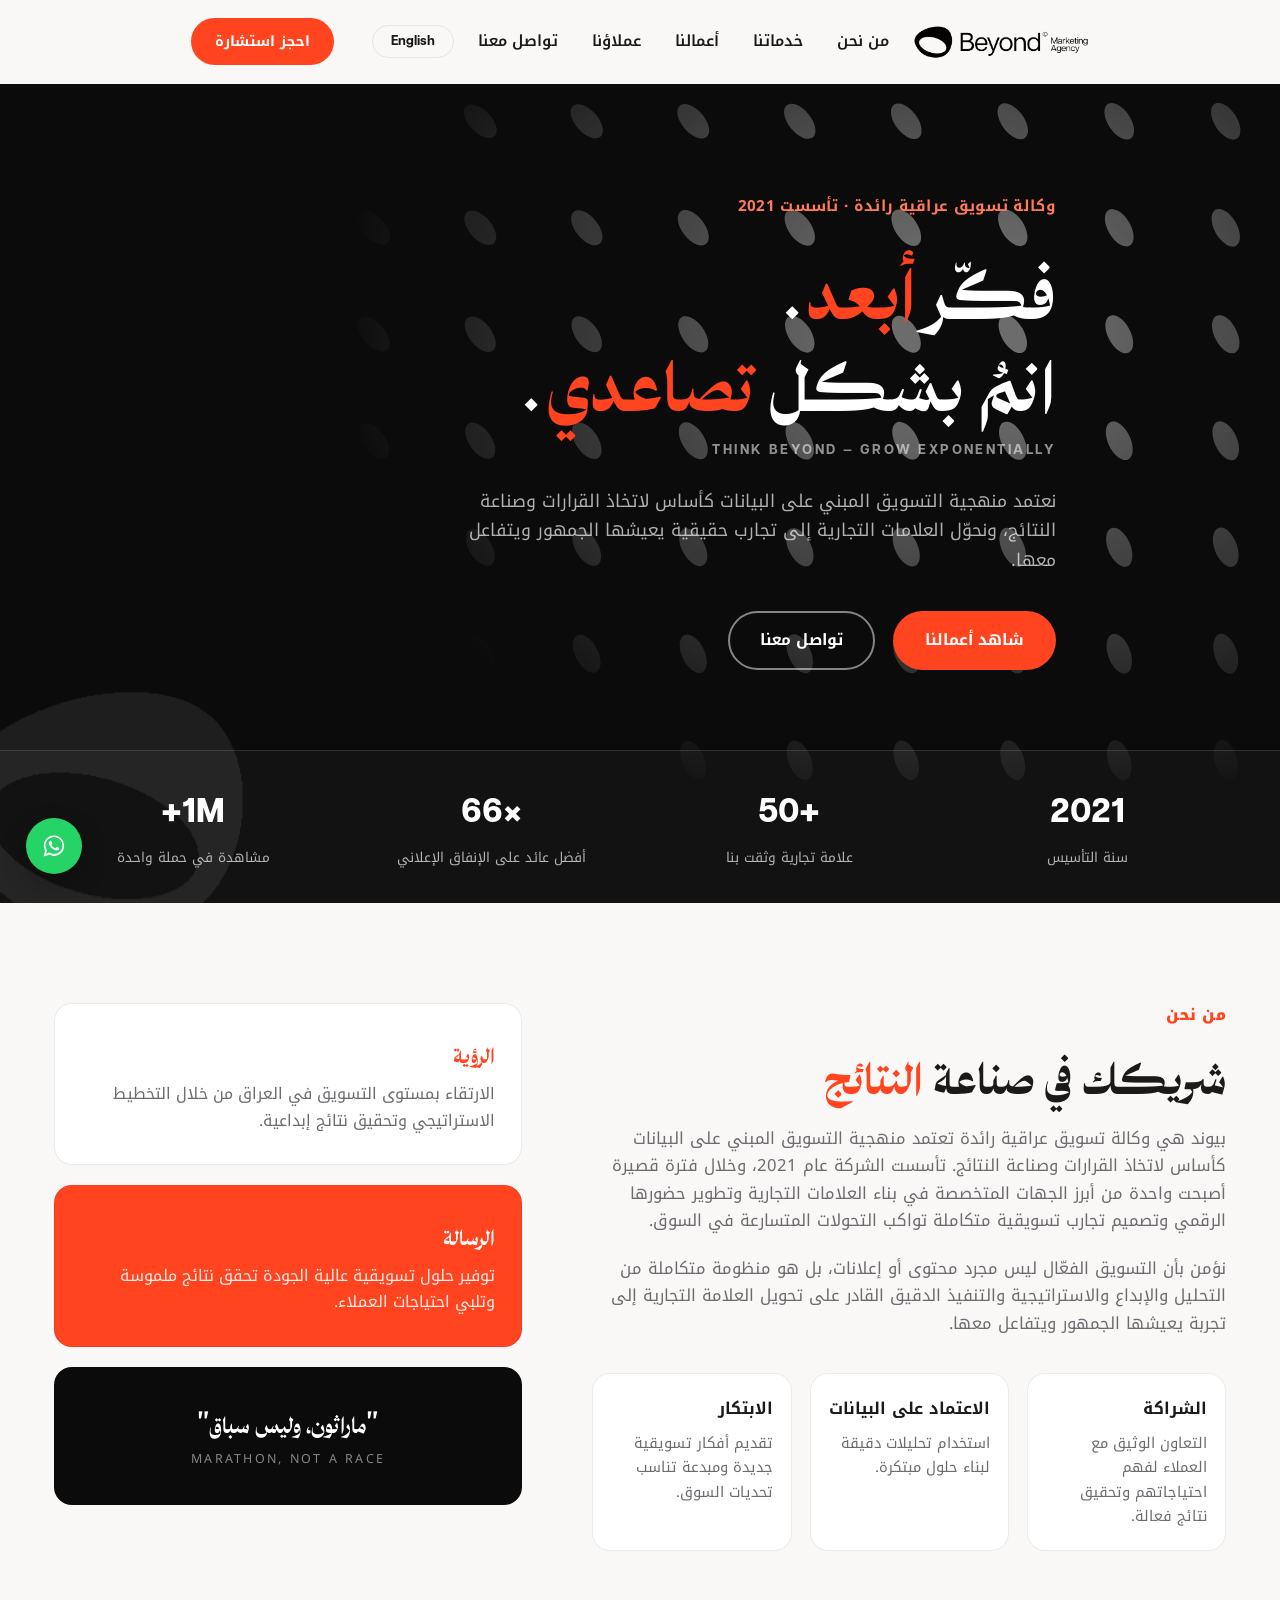
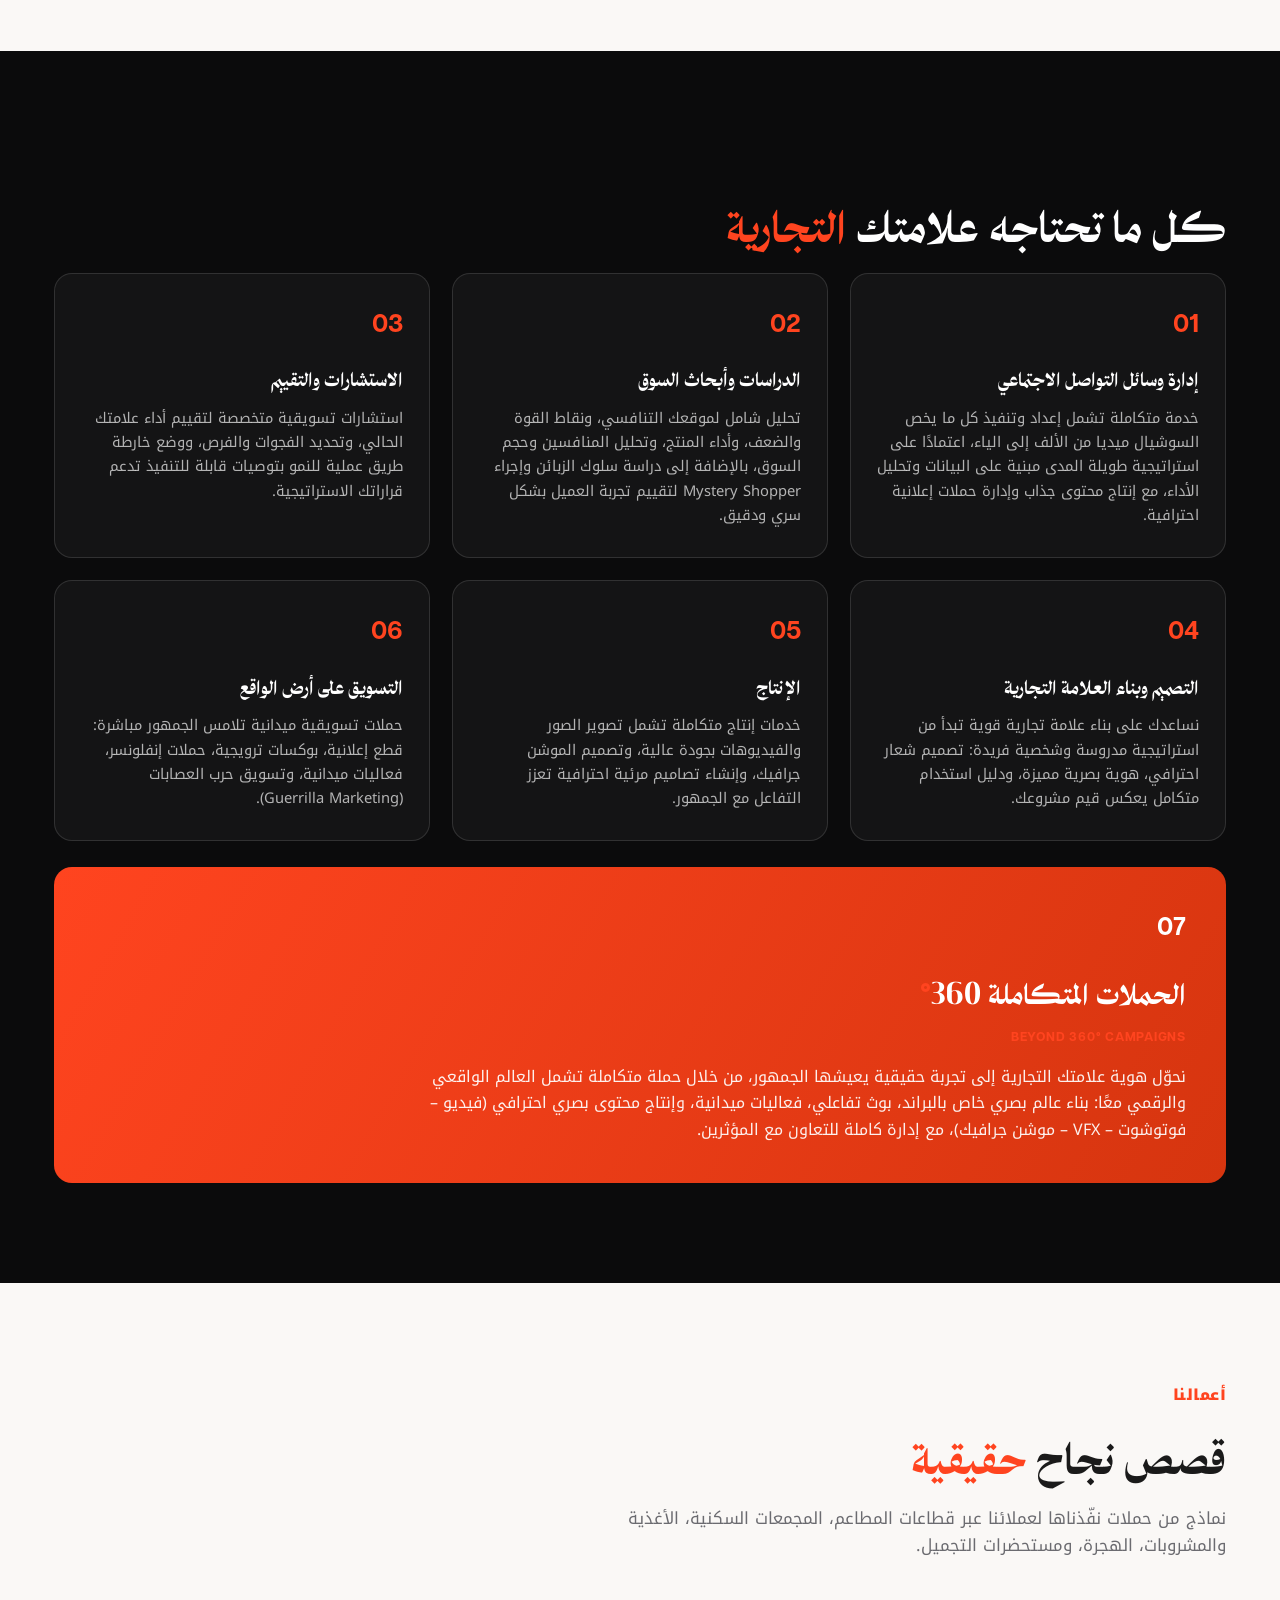
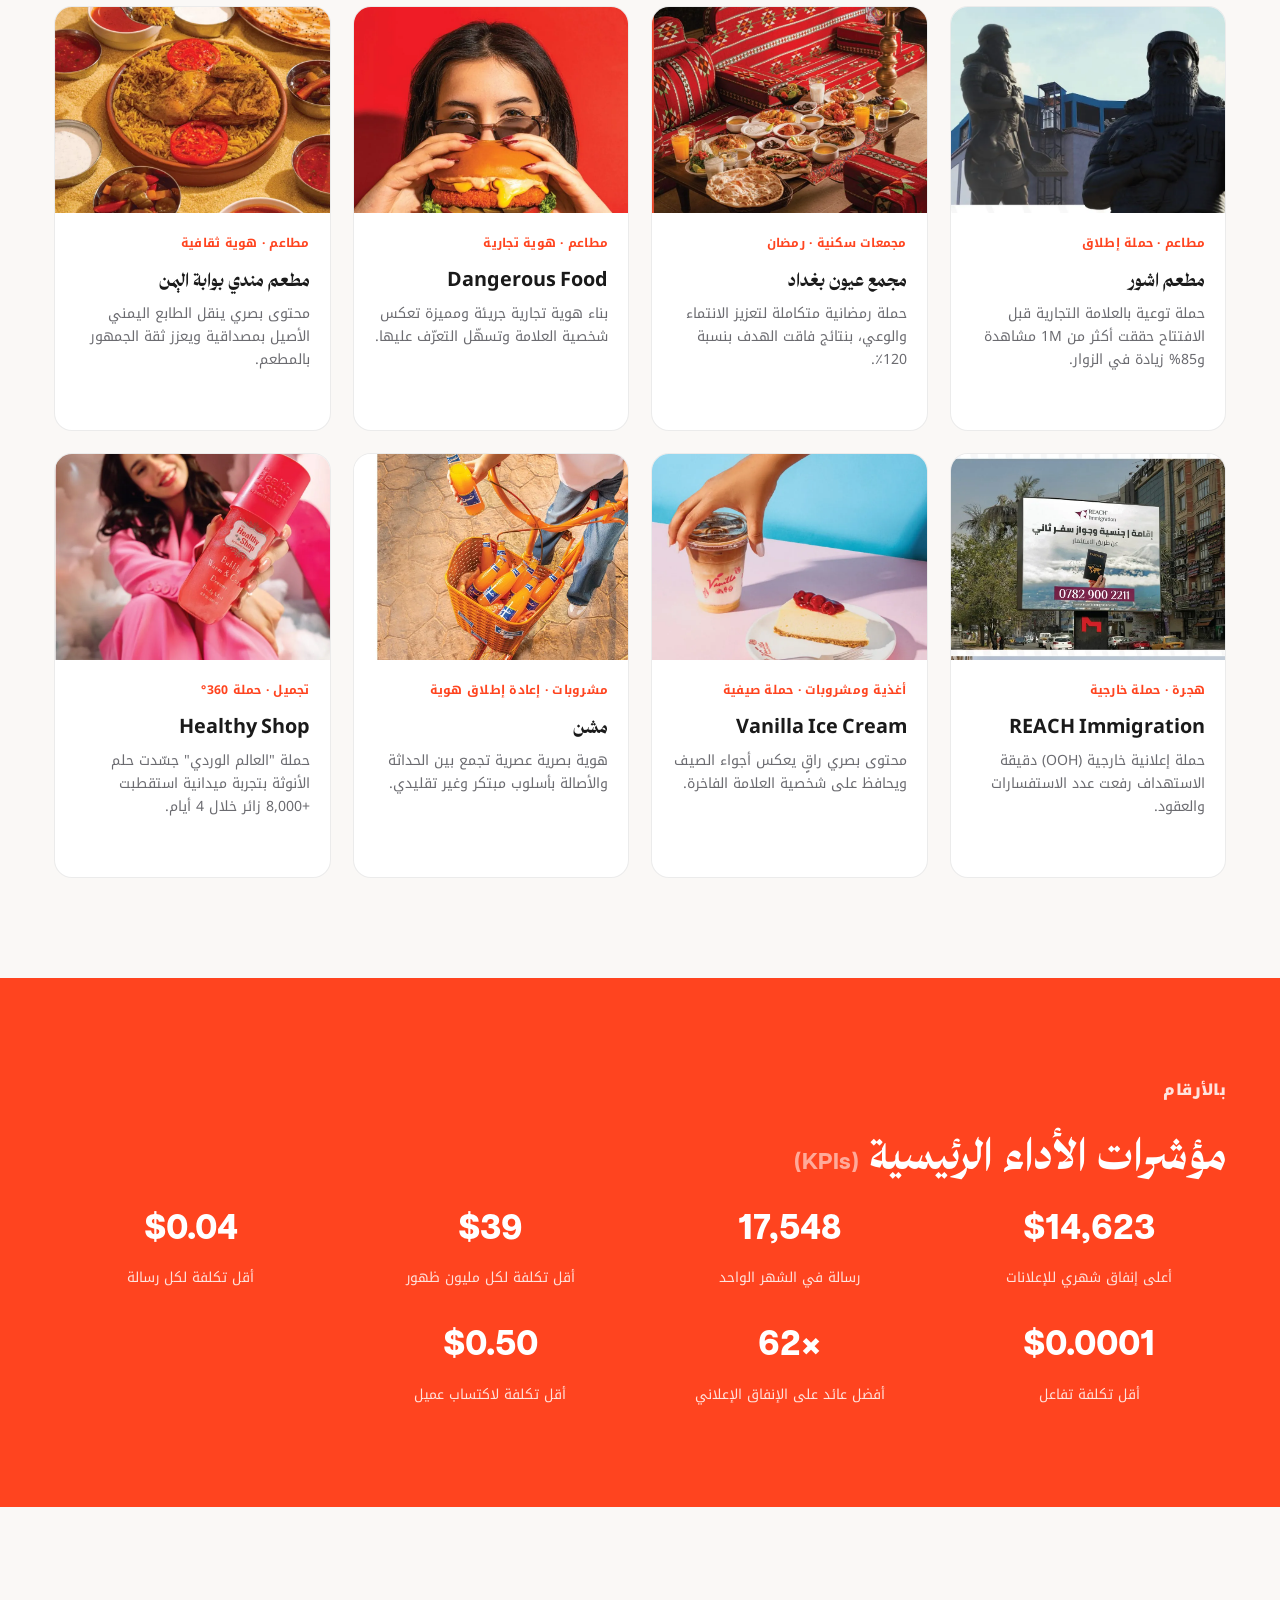
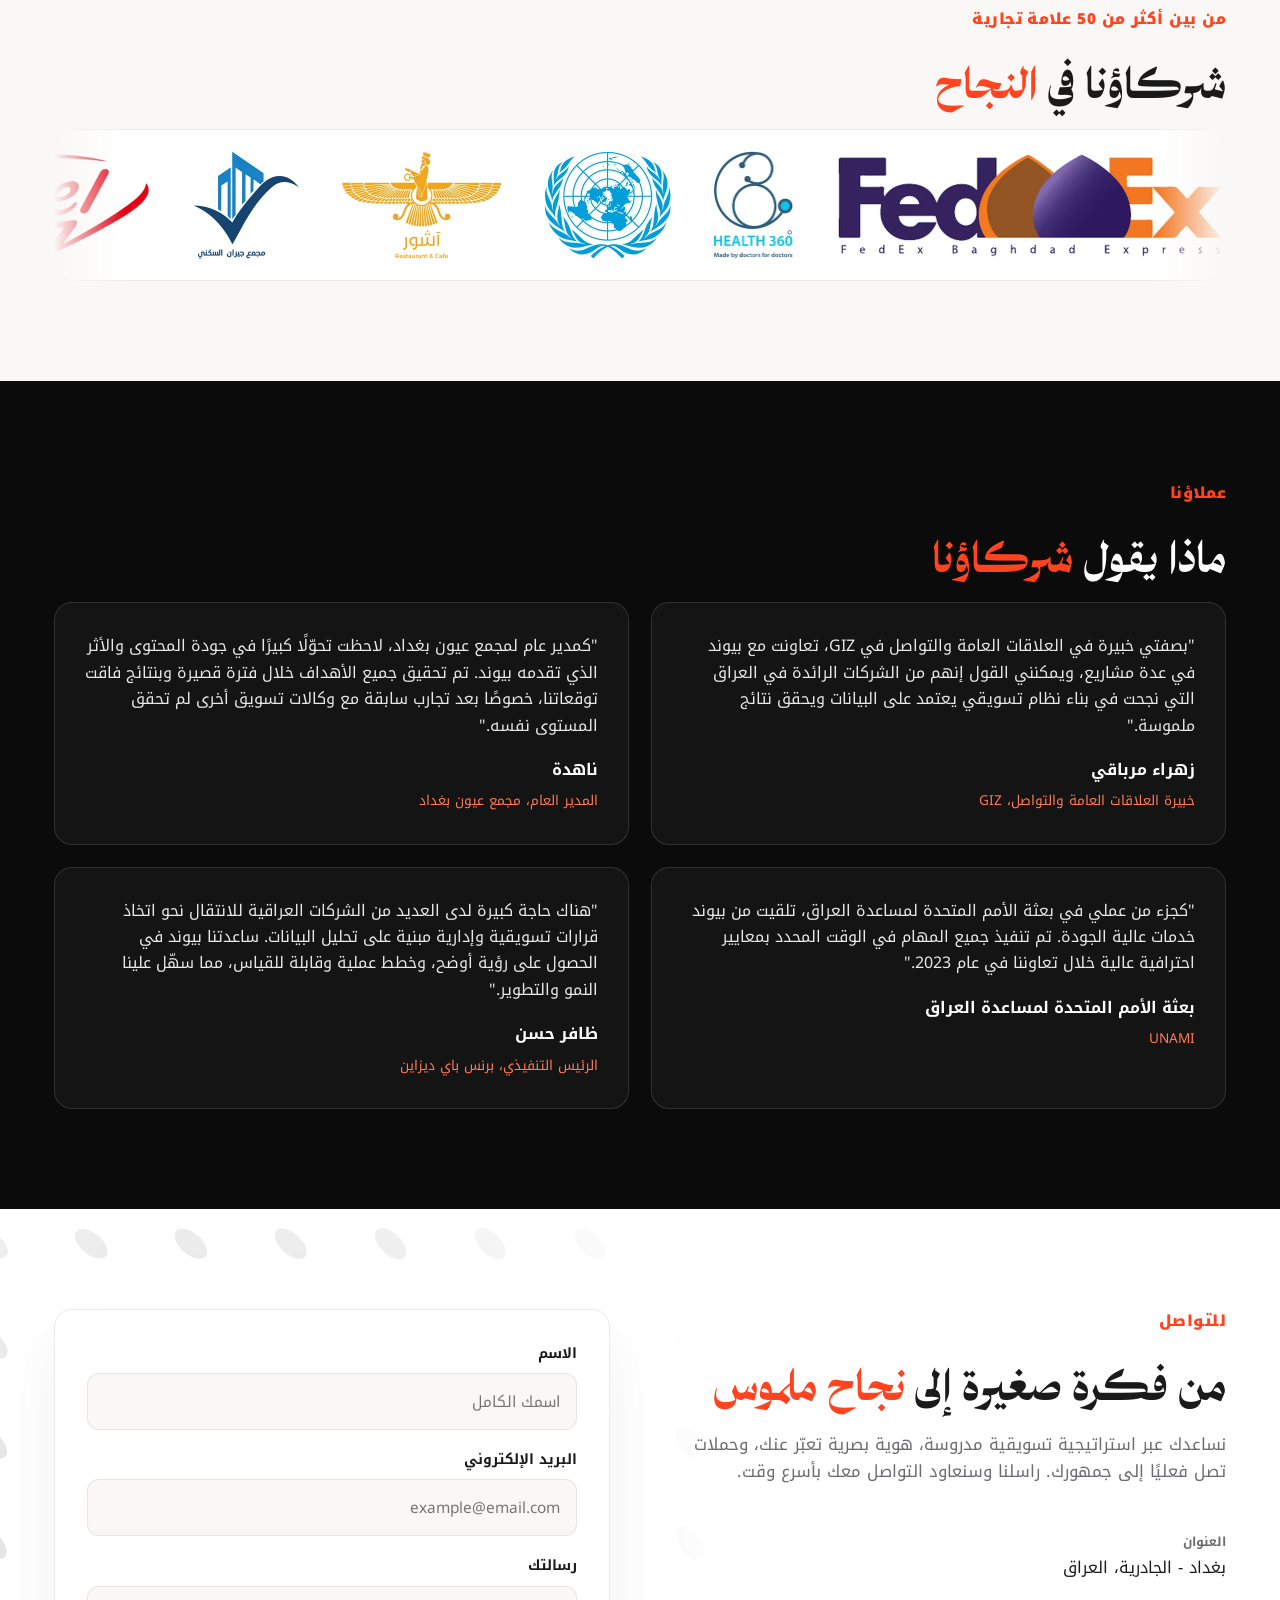
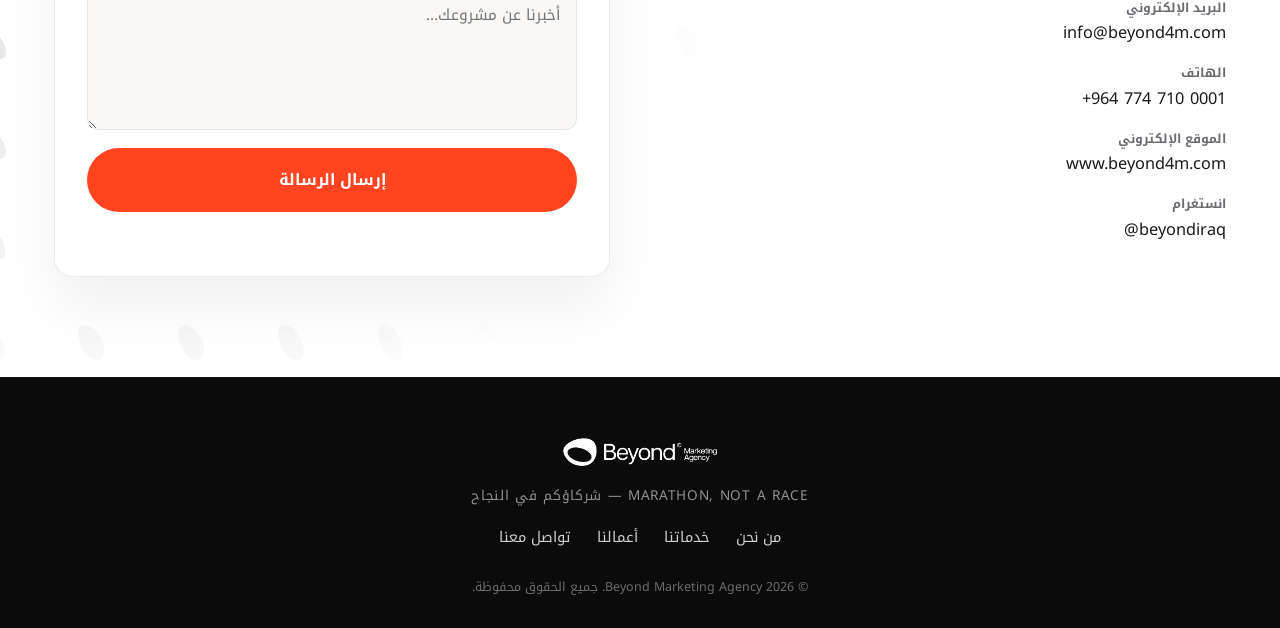
==== commit 4e619cb9: "Replace partner logos with 58 clean vector logos from new source" ====
--- a/index.html
+++ b/index.html
@@ -6,8 +6,8 @@
 <title data-i18n-title>Beyond Marketing Agency | بيوند لخدمات التسويق</title>
 <meta name="description" content="بيوند وكالة تسويق عراقية رائدة تعتمد منهجية التسويق المبني على البيانات. إدارة سوشيال ميديا، أبحاث سوق، بناء علامات تجارية، إنتاج، وحملات ميدانية متكاملة 360°.">
 <link rel="icon" href="assets/img/mark-black.png">
-<link rel="stylesheet" href="styles.css?v=8">
-<script src="i18n.js?v=8" defer></script>
+<link rel="stylesheet" href="styles.css?v=9">
+<script src="i18n.js?v=9" defer></script>
 </head>
 <body>
 
@@ -636,6 +636,6 @@
   </svg>
 </a>
 
-<script src="script.js?v=8"></script>
+<script src="script.js?v=9"></script>
 </body>
 </html>
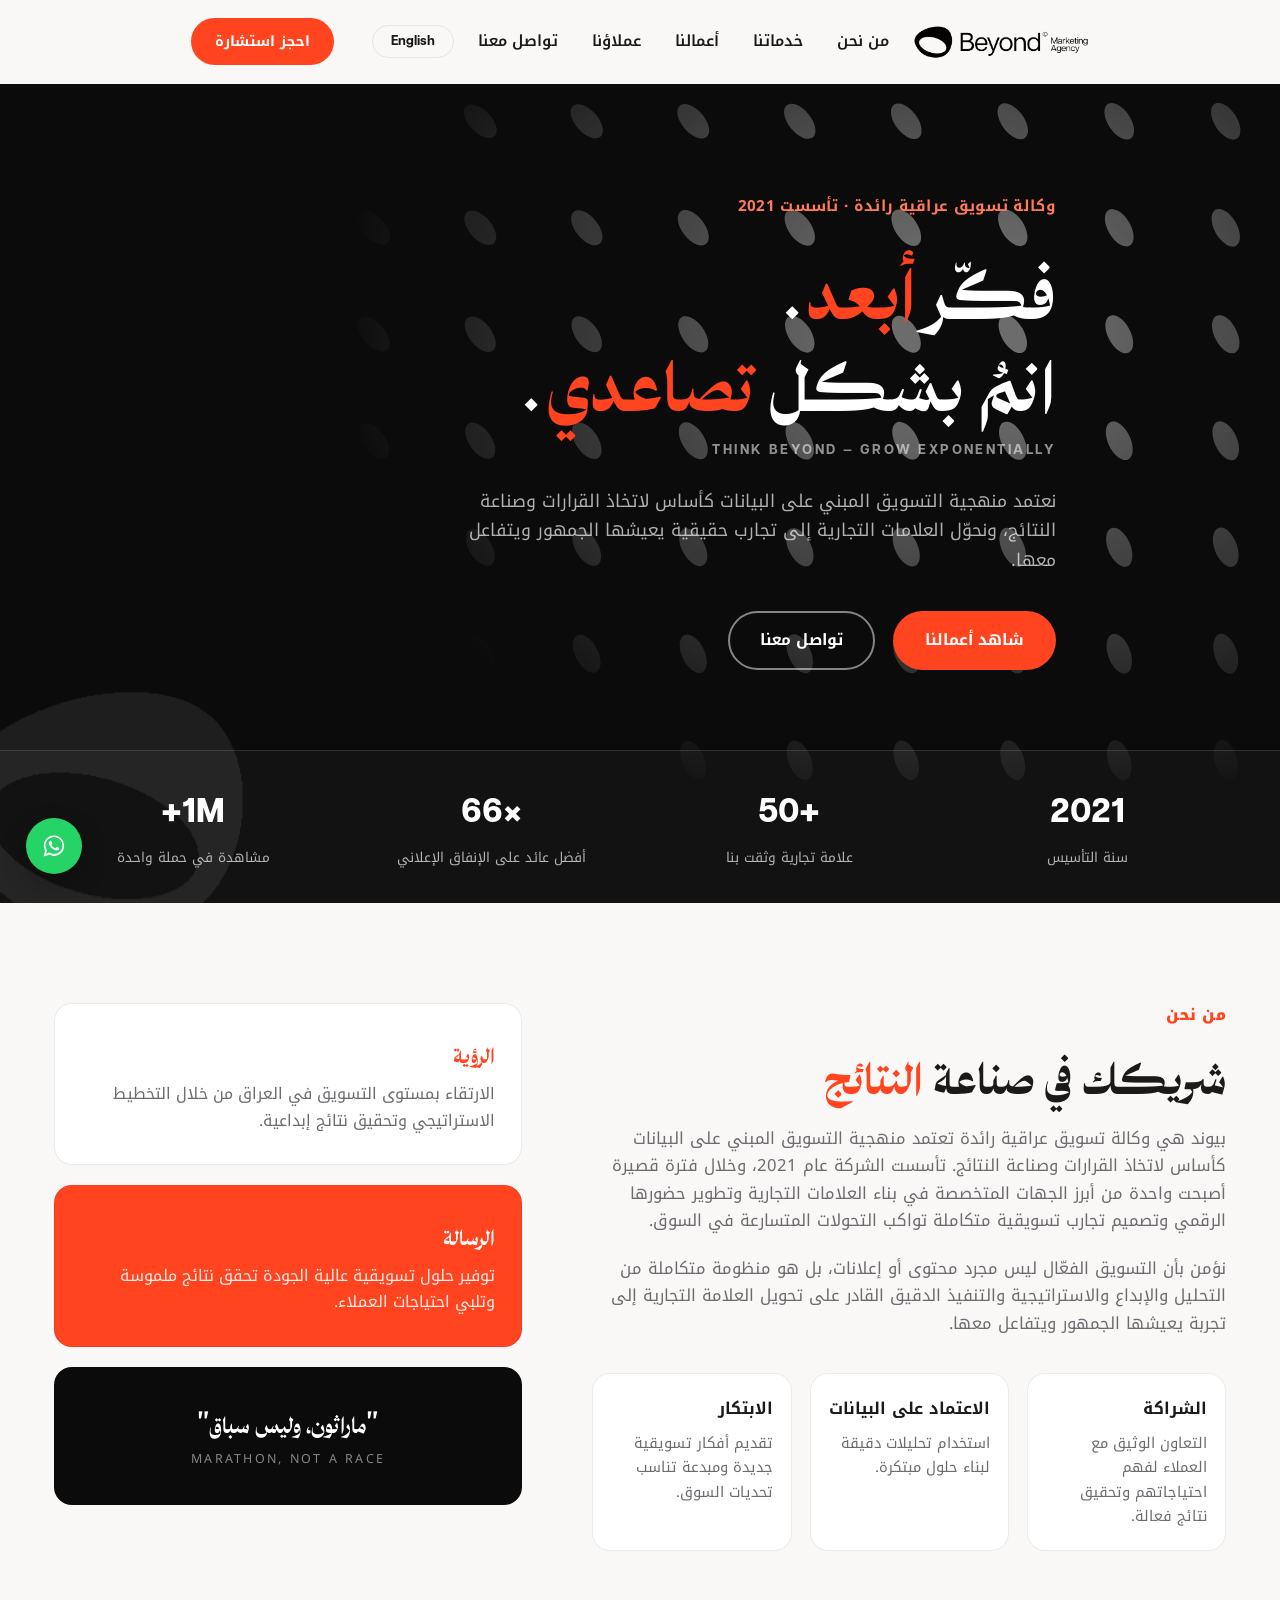
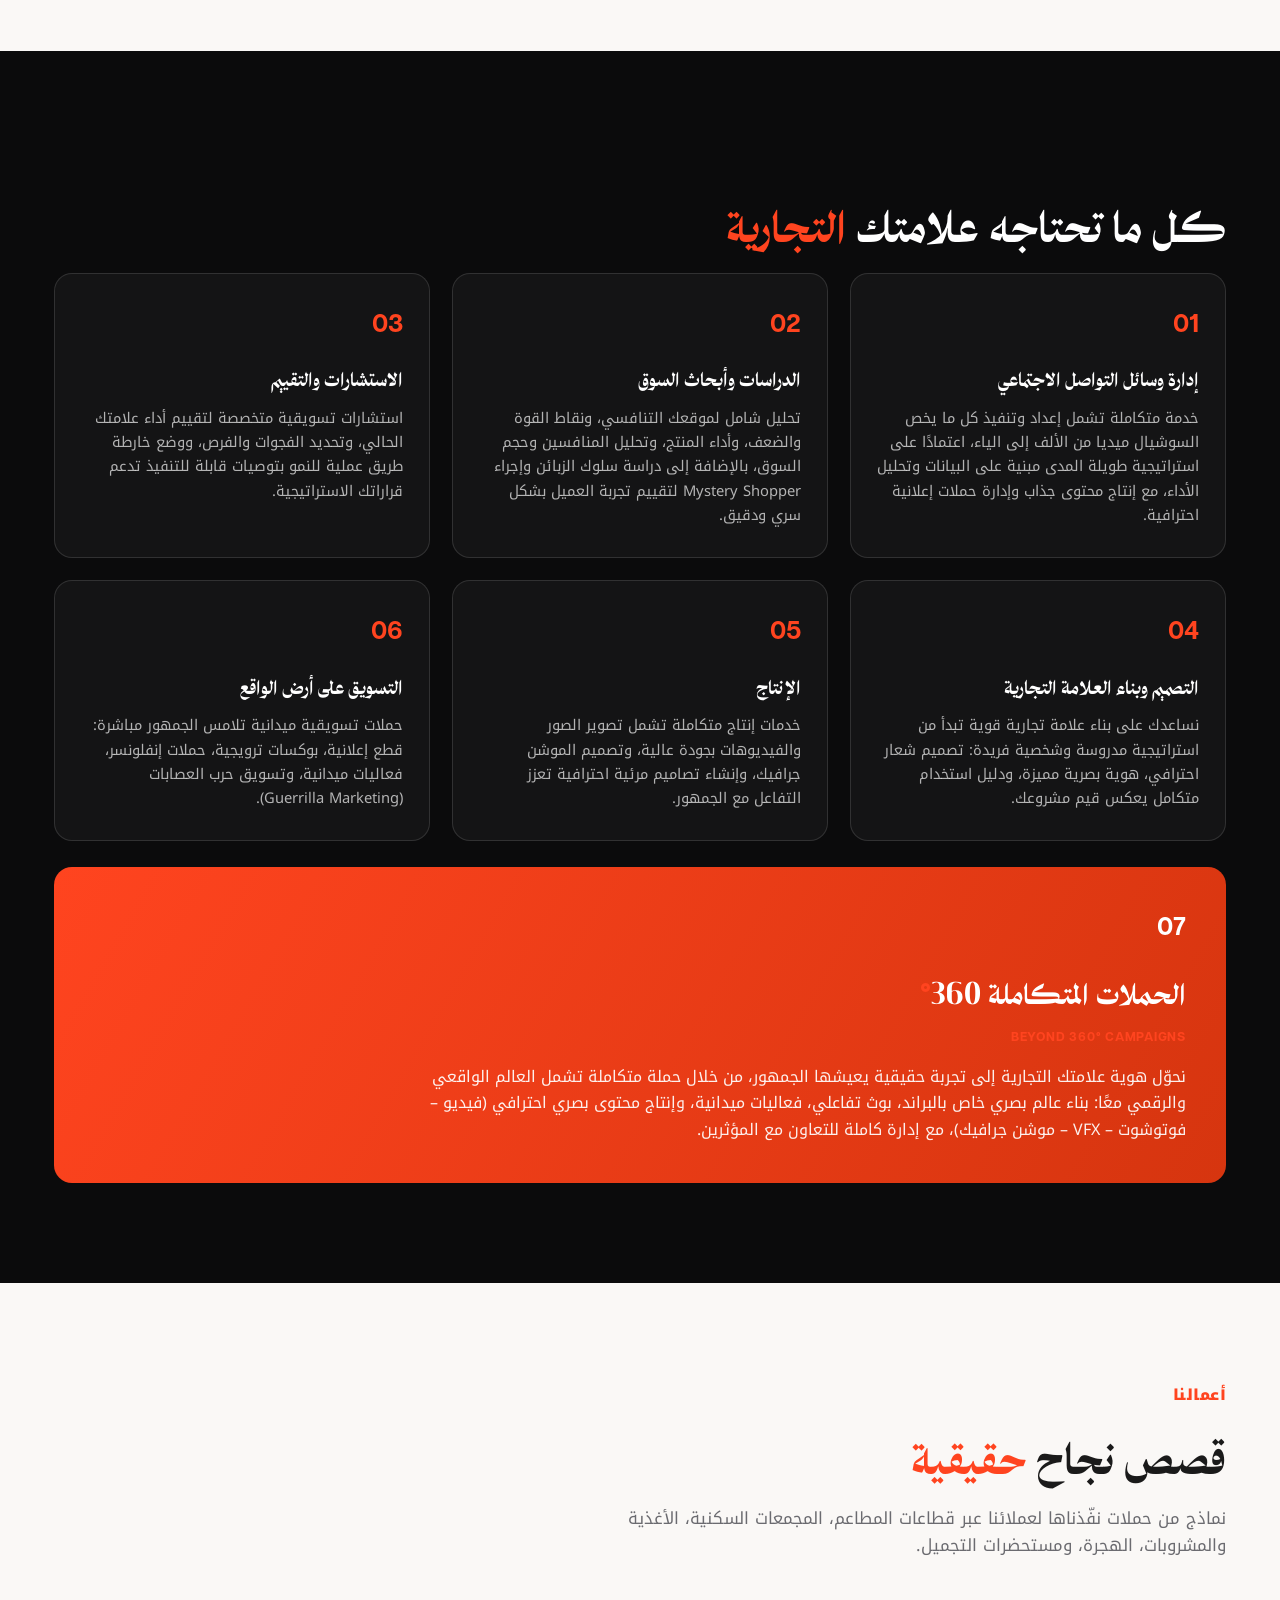
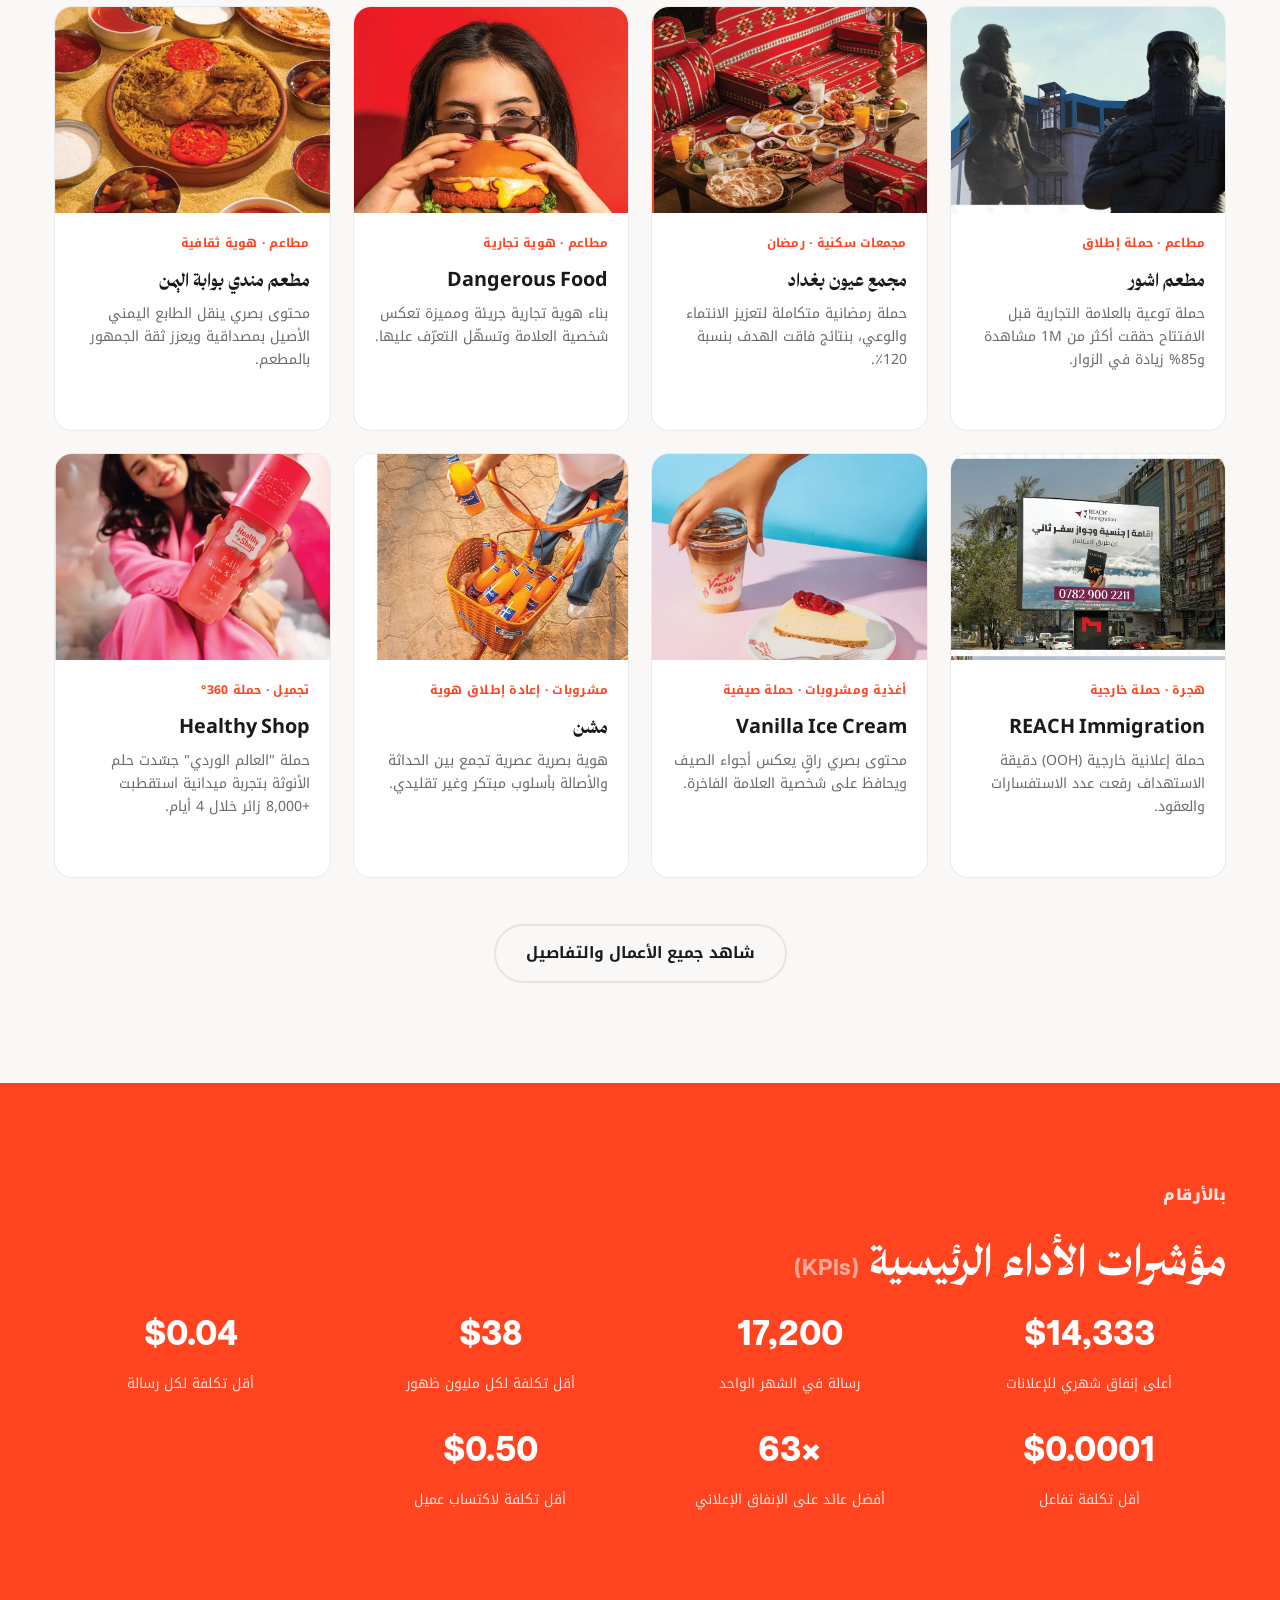
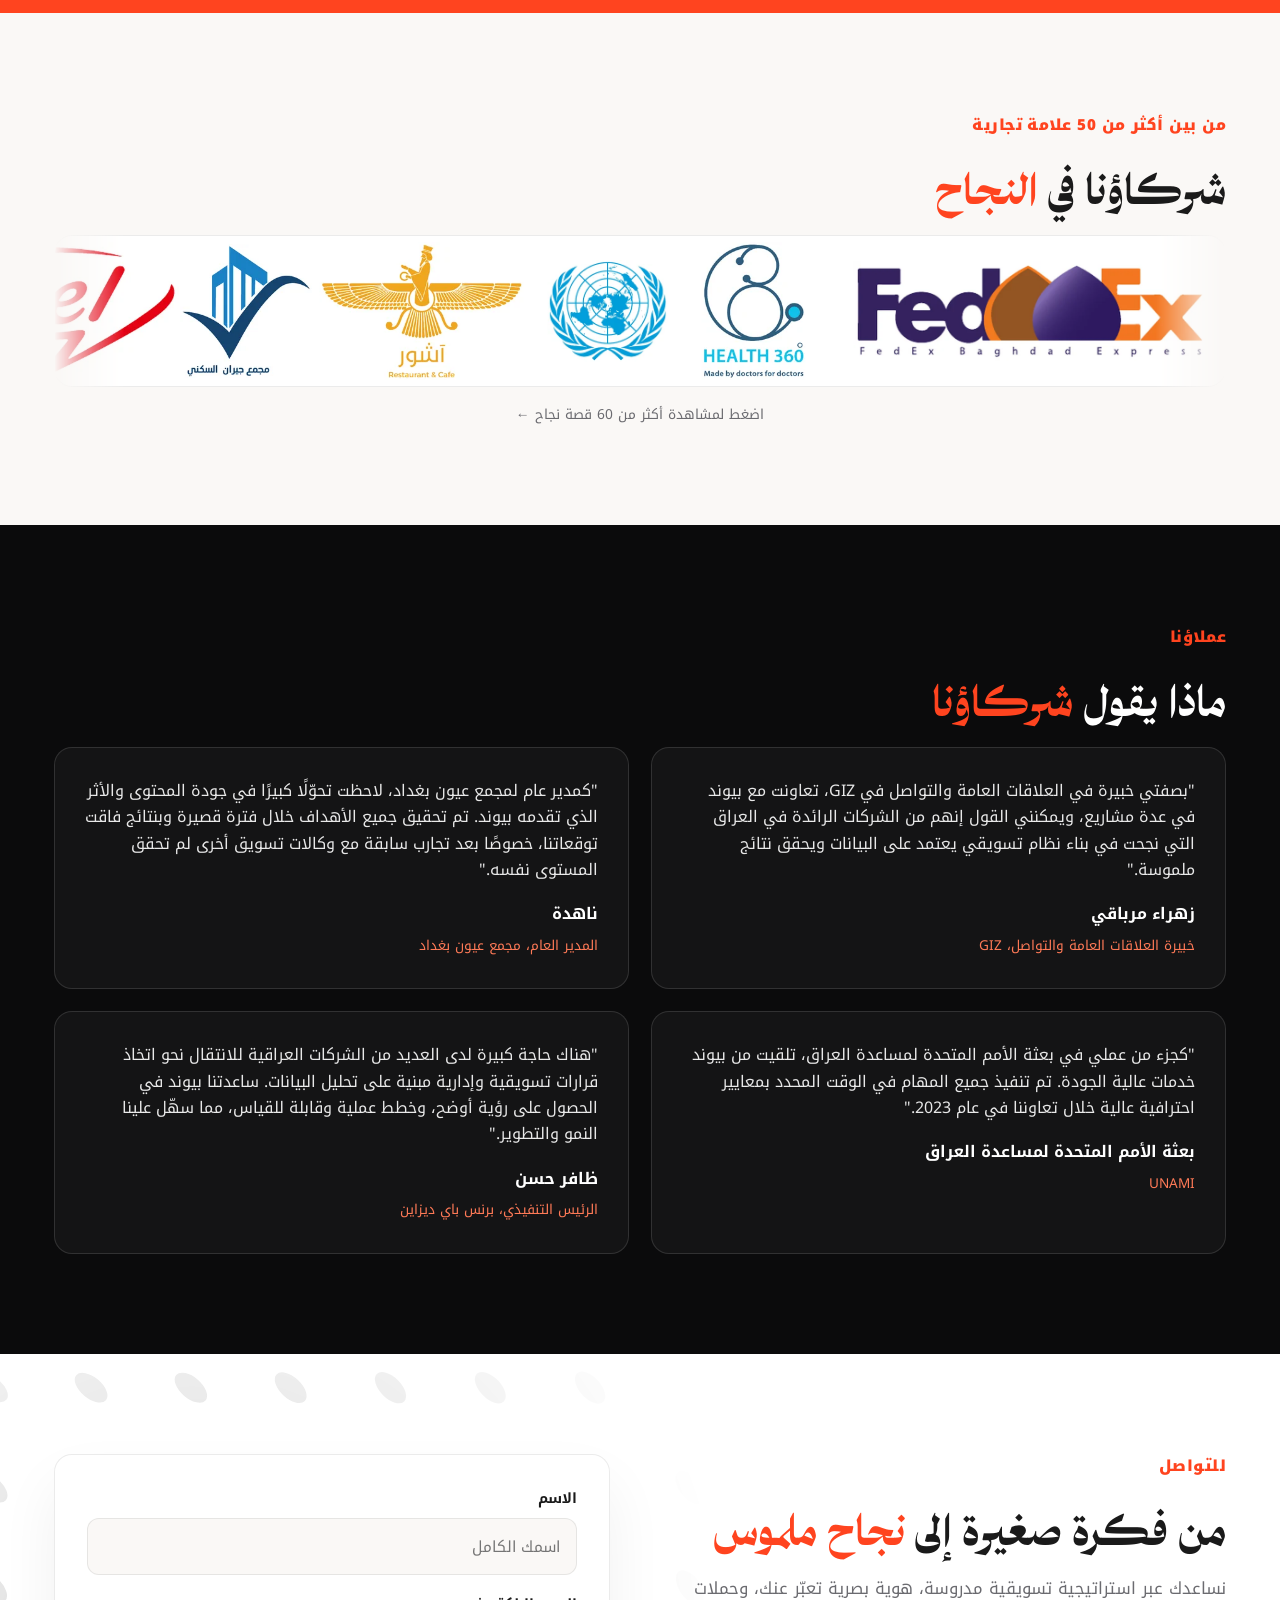
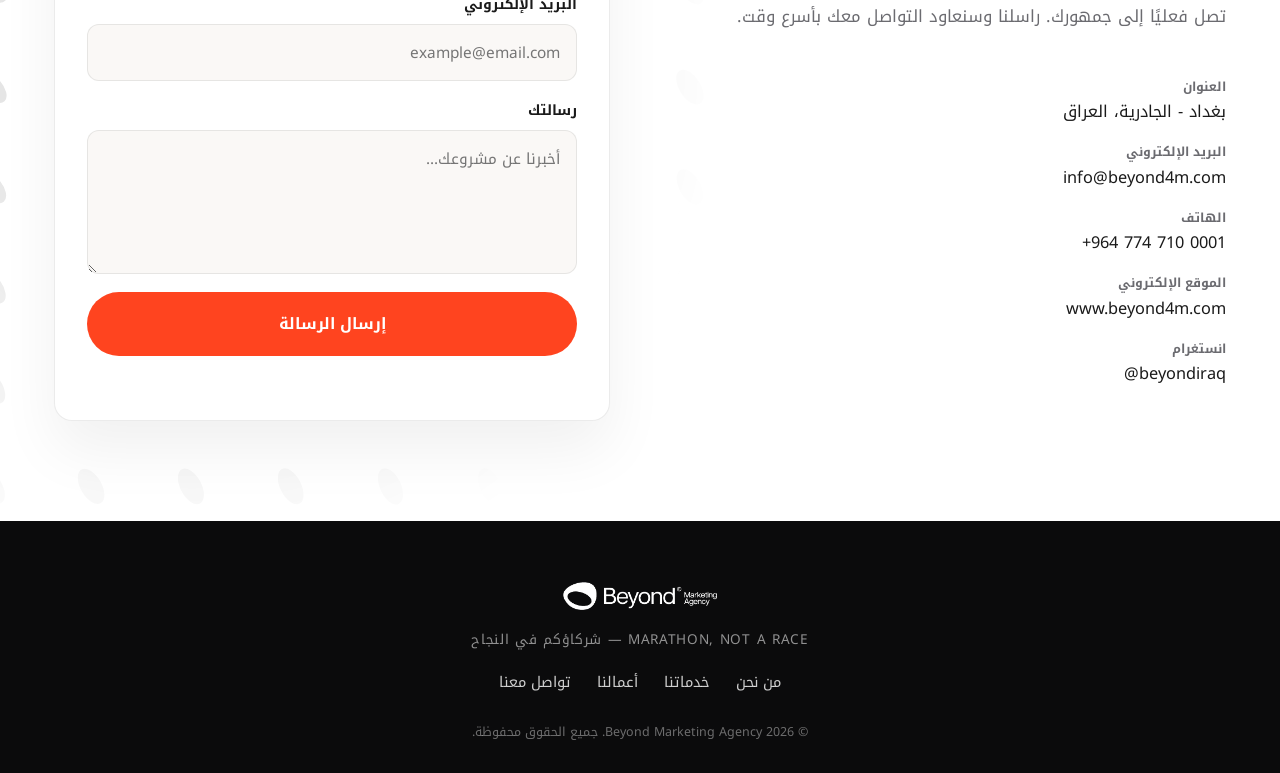
==== commit dd45cb8f: "Add dedicated Our Work and Partners pages, link them from the homepage - work.html: full case-study " ====
--- a/index.html
+++ b/index.html
@@ -6,8 +6,8 @@
 <title data-i18n-title>Beyond Marketing Agency | بيوند لخدمات التسويق</title>
 <meta name="description" content="بيوند وكالة تسويق عراقية رائدة تعتمد منهجية التسويق المبني على البيانات. إدارة سوشيال ميديا، أبحاث سوق، بناء علامات تجارية، إنتاج، وحملات ميدانية متكاملة 360°.">
 <link rel="icon" href="assets/img/mark-black.png">
-<link rel="stylesheet" href="styles.css?v=9">
-<script src="i18n.js?v=9" defer></script>
+<link rel="stylesheet" href="styles.css?v=10">
+<script src="i18n.js?v=10" defer></script>
 </head>
 <body>
 
@@ -210,7 +210,7 @@
       <ul>
         <li><a href="#about" data-i18n="nav.about">من نحن</a></li>
         <li><a href="#services" data-i18n="nav.services">خدماتنا</a></li>
-        <li><a href="#work" data-i18n="nav.work">أعمالنا</a></li>
+        <li><a href="work.html" data-i18n="nav.work">أعمالنا</a></li>
         <li><a href="#testimonials" data-i18n="nav.testimonials">عملاؤنا</a></li>
         <li><a href="#contact" data-i18n="nav.contact">تواصل معنا</a></li>
         <li class="nav-lang-item"><button type="button" class="lang-toggle" aria-label="Switch language"><span class="lang-switch-label">English</span></button></li>
@@ -243,7 +243,7 @@
         ونحوّل العلامات التجارية إلى تجارب حقيقية يعيشها الجمهور ويتفاعل معها.
       </p>
       <div class="hero-actions reveal">
-        <a href="#work" class="btn btn-primary" data-i18n="hero.cta1">شاهد أعمالنا</a>
+        <a href="work.html" class="btn btn-primary" data-i18n="hero.cta1">شاهد أعمالنا</a>
         <a href="#contact" class="btn btn-outline-light" data-i18n="hero.cta2">تواصل معنا</a>
       </div>
     </div>
@@ -474,6 +474,10 @@
           </div>
         </a>
       </div>
+
+      <div class="work-view-all reveal">
+        <a href="work.html" class="btn btn-outline-dark" data-i18n="work.viewAll">شاهد جميع الأعمال والتفاصيل</a>
+      </div>
     </div>
   </section>
 
@@ -500,11 +504,14 @@
     <div class="container">
       <p class="section-kicker reveal" data-i18n="clients.kicker">من بين أكثر من 50 علامة تجارية</p>
       <h2 class="section-title reveal" data-i18n="clients.title">شركاؤنا في <span class="text-accent">النجاح</span></h2>
-      <div class="partners-wrap reveal">
-        <div class="marquee-track" id="partners-track">
-          <!-- logos injected by script.js, duplicated for seamless loop -->
-        </div>
-      </div>
+      <a href="partners.html" class="partners-link reveal" aria-label="شاهد جميع شركائنا">
+        <div class="partners-wrap">
+          <div class="marquee-track" id="partners-track">
+            <!-- logos injected by script.js, duplicated for seamless loop -->
+          </div>
+        </div>
+      </a>
+      <p class="partners-hint reveal" data-i18n="clients.hint">اضغط لمشاهدة أكثر من 60 قصة نجاح</p>
     </div>
   </section>
 
@@ -623,7 +630,7 @@
     <nav class="footer-nav">
       <a href="#about" data-i18n="nav.about">من نحن</a>
       <a href="#services" data-i18n="nav.services">خدماتنا</a>
-      <a href="#work" data-i18n="nav.work">أعمالنا</a>
+      <a href="work.html" data-i18n="nav.work">أعمالنا</a>
       <a href="#contact" data-i18n="nav.contact">تواصل معنا</a>
     </nav>
     <p class="footer-copy" data-i18n="footer.copy">© 2026 Beyond Marketing Agency. جميع الحقوق محفوظة.</p>
@@ -636,6 +643,6 @@
   </svg>
 </a>
 
-<script src="script.js?v=9"></script>
+<script src="script.js?v=10"></script>
 </body>
 </html>
--- a/styles.css
+++ b/styles.css
@@ -179,6 +179,8 @@
 .btn-primary:hover{ background: var(--orange-dark); }
 .btn-outline-light{ border-color: rgba(255,255,255,.5); color:#fff; }
 .btn-outline-light:hover{ background:#fff; color: var(--black); border-color:#fff; }
+.btn-outline-dark{ border-color: var(--border-soft); color: var(--ink); }
+.btn-outline-dark:hover{ background: var(--black); color:#fff; border-color: var(--black); }
 .btn-sm{ padding: 10px 22px; font-size:.88rem; }
 .btn-block{ width:100%; }
 
@@ -677,6 +679,118 @@
   transition: transform .25s ease;
 }
 .whatsapp-fab:hover{ transform: scale(1.08); }
+
+/* ============ Our Work (full listing page) ============ */
+.ourwork-grid{
+  display:grid;
+  grid-template-columns: repeat(3, 1fr);
+  gap: 26px;
+}
+.ourwork-tile{
+  position: relative;
+  display: block;
+  border-radius: var(--radius);
+  overflow: hidden;
+  background: #111;
+  aspect-ratio: 4/3;
+  transition: transform .35s ease, box-shadow .35s ease;
+}
+.ourwork-tile:hover{ transform: translateY(-6px); box-shadow: 0 24px 50px rgba(0,0,0,.18); }
+.ourwork-img{ position: absolute; inset: 0; }
+.ourwork-img img{ width:100%; height:100%; object-fit: cover; transition: transform .6s ease; }
+.ourwork-tile:hover .ourwork-img img{ transform: scale(1.08); }
+.ourwork-tile::after{
+  content:"";
+  position:absolute; inset:0;
+  background: linear-gradient(to top, rgba(0,0,0,.8) 0%, rgba(0,0,0,.2) 42%, transparent 68%);
+  pointer-events:none;
+}
+.ourwork-pill{
+  position:absolute;
+  top:18px;
+  inset-inline-end:18px;
+  z-index:2;
+  background: rgba(255,255,255,.92);
+  color: var(--ink);
+  font-size:.72rem;
+  font-weight:700;
+  padding:7px 14px;
+  border-radius:999px;
+  backdrop-filter: blur(6px);
+  max-width: calc(100% - 36px);
+}
+.ourwork-caption{
+  position:absolute;
+  z-index:2;
+  inset-inline-start:22px;
+  inset-inline-end:22px;
+  bottom:20px;
+  color:#fff;
+  display:flex;
+  flex-direction:column;
+  gap:4px;
+}
+.ourwork-caption strong{ font-family: var(--font-display); font-size:1.3rem; font-weight:700; }
+.ourwork-caption span{ font-size:.86rem; color: rgba(255,255,255,.85); }
+
+.work-view-all{ text-align:center; margin-top:46px; }
+
+/* ============ Partners (full listing page) ============ */
+.partners-page-grid{
+  display:grid;
+  grid-template-columns: 2.1fr 1fr;
+  gap: 40px;
+  align-items:start;
+}
+.partners-static-grid{
+  display:grid;
+  grid-template-columns: repeat(auto-fill, minmax(140px, 1fr));
+  gap: 18px;
+}
+.partner-tile{
+  background:#fff;
+  border: 1px solid var(--border-soft);
+  border-radius: 14px;
+  height: 100px;
+  display:flex;
+  align-items:center;
+  justify-content:center;
+  padding: 14px;
+}
+.partner-tile img{ max-height: 56px; width:auto; max-width:100%; }
+.partners-cta-card{
+  position: sticky;
+  top: calc(var(--header-h) + 24px);
+  background: var(--black);
+  color:#fff;
+  border-radius: var(--radius);
+  padding: 34px 28px;
+  text-align:center;
+}
+.partners-cta-card .vm-label{ color: var(--orange-light); font-size:1rem; }
+.partners-cta-card h3{ font-family: var(--font-display); font-size:1.5rem; margin: 10px 0 14px; }
+.partners-cta-card p{ color: rgba(255,255,255,.75); font-size:.94rem; margin: 0 0 22px; }
+
+/* Whole marquee strip is a link to the full partners page */
+.partners-link{ display:block; cursor:pointer; }
+.partners-hint{
+  text-align:center;
+  font-size:.86rem;
+  color: var(--gray);
+  margin: 16px 0 0;
+}
+.partners-hint::after{ content:"→"; margin-inline-start:6px; }
+[dir="rtl"] .partners-hint::after{ content:"←"; }
+
+@media (max-width: 980px){
+  .ourwork-grid{ grid-template-columns: repeat(2, 1fr); }
+  .partners-page-grid{ grid-template-columns: 1fr; }
+  .partners-cta-card{ position: static; }
+}
+@media (max-width: 720px){
+  .ourwork-grid{ grid-template-columns: 1fr; }
+  .partners-static-grid{ grid-template-columns: repeat(auto-fill, minmax(110px, 1fr)); }
+}
 
 /* ============ Work card link affordance ============ */
 .work-link{
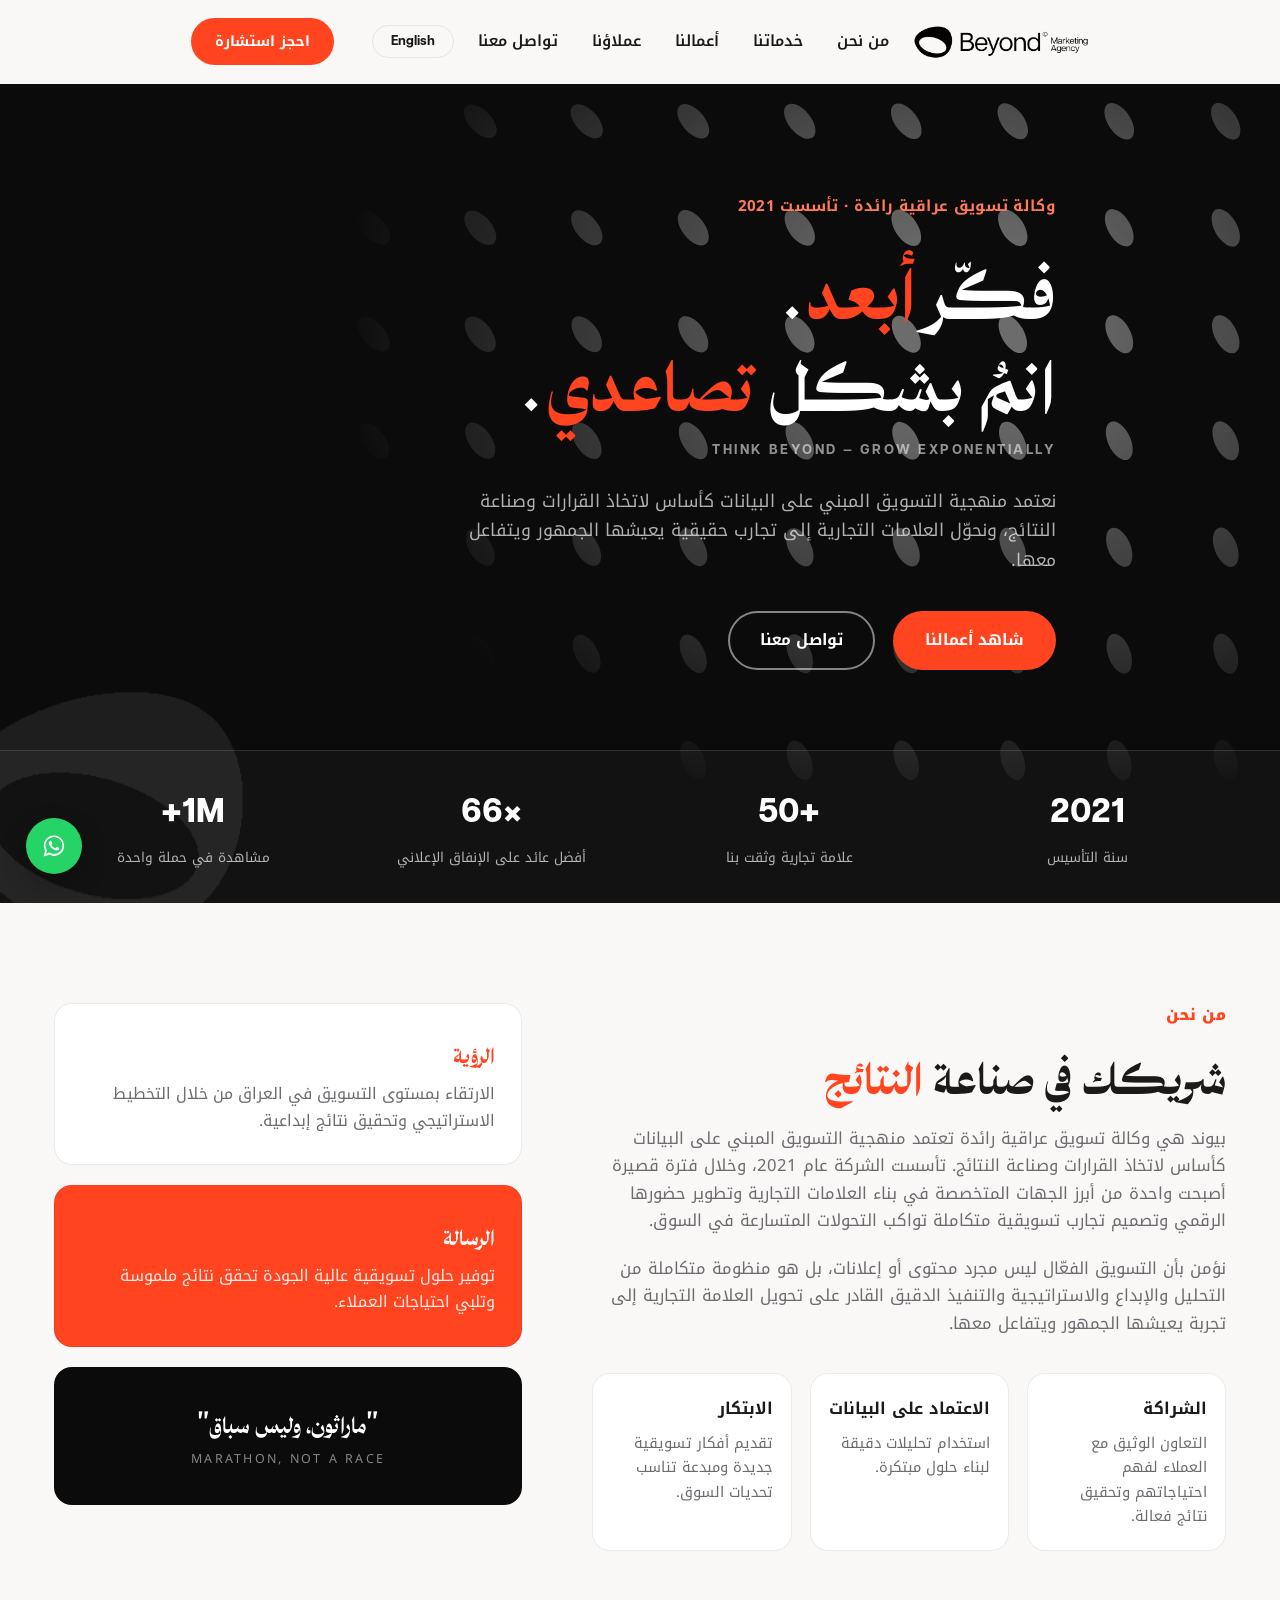
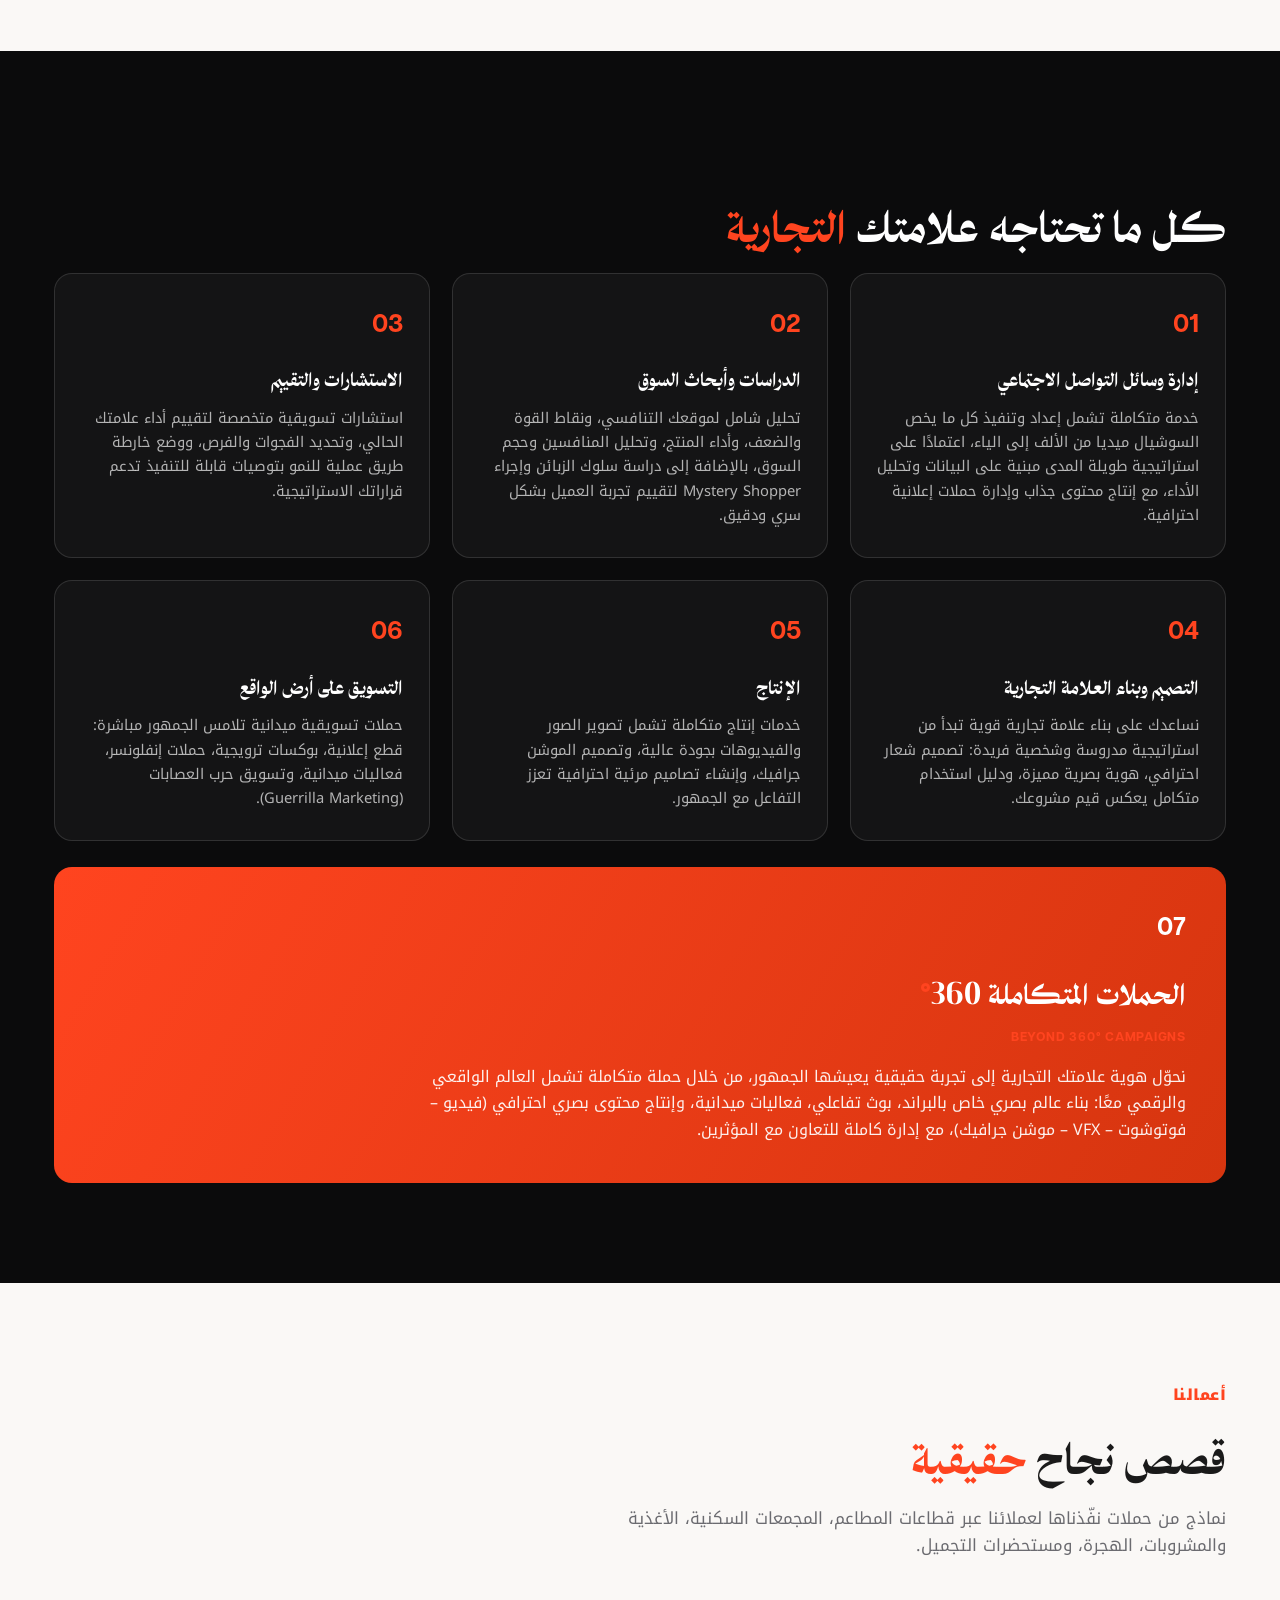
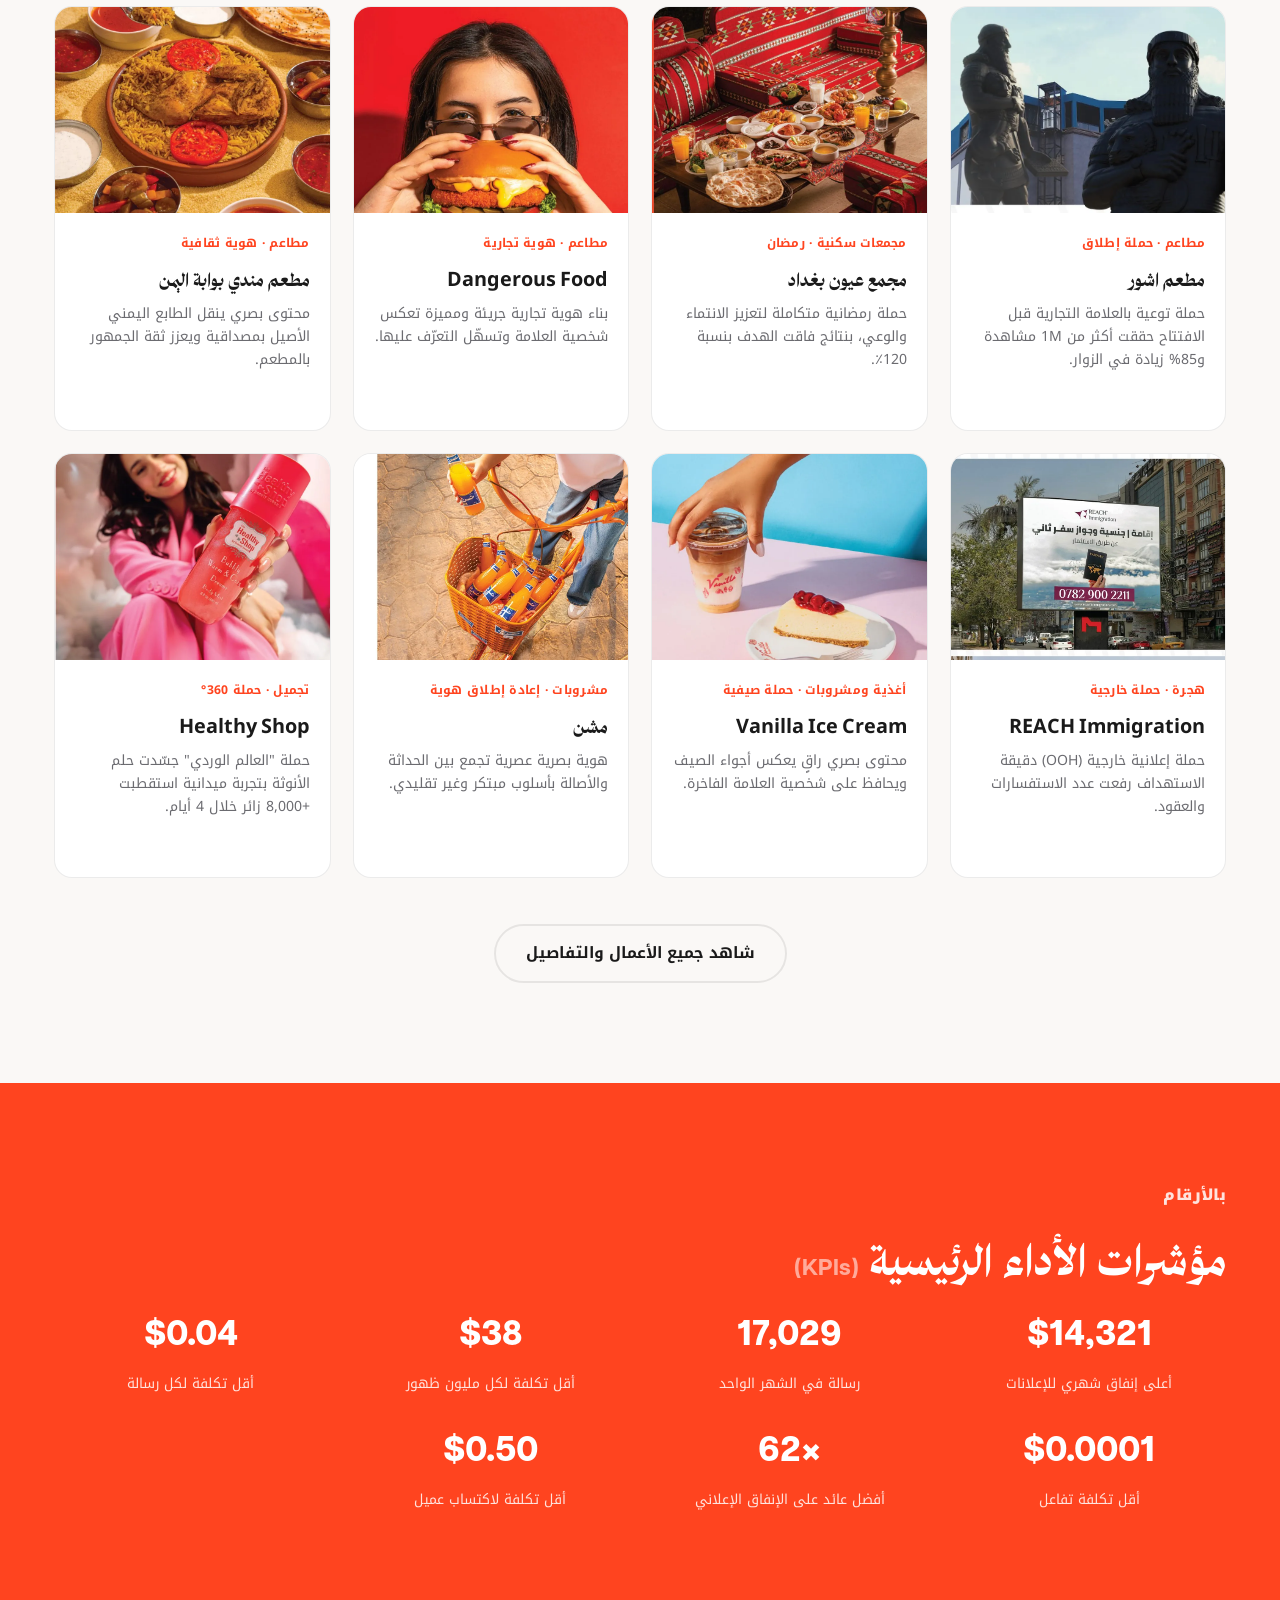
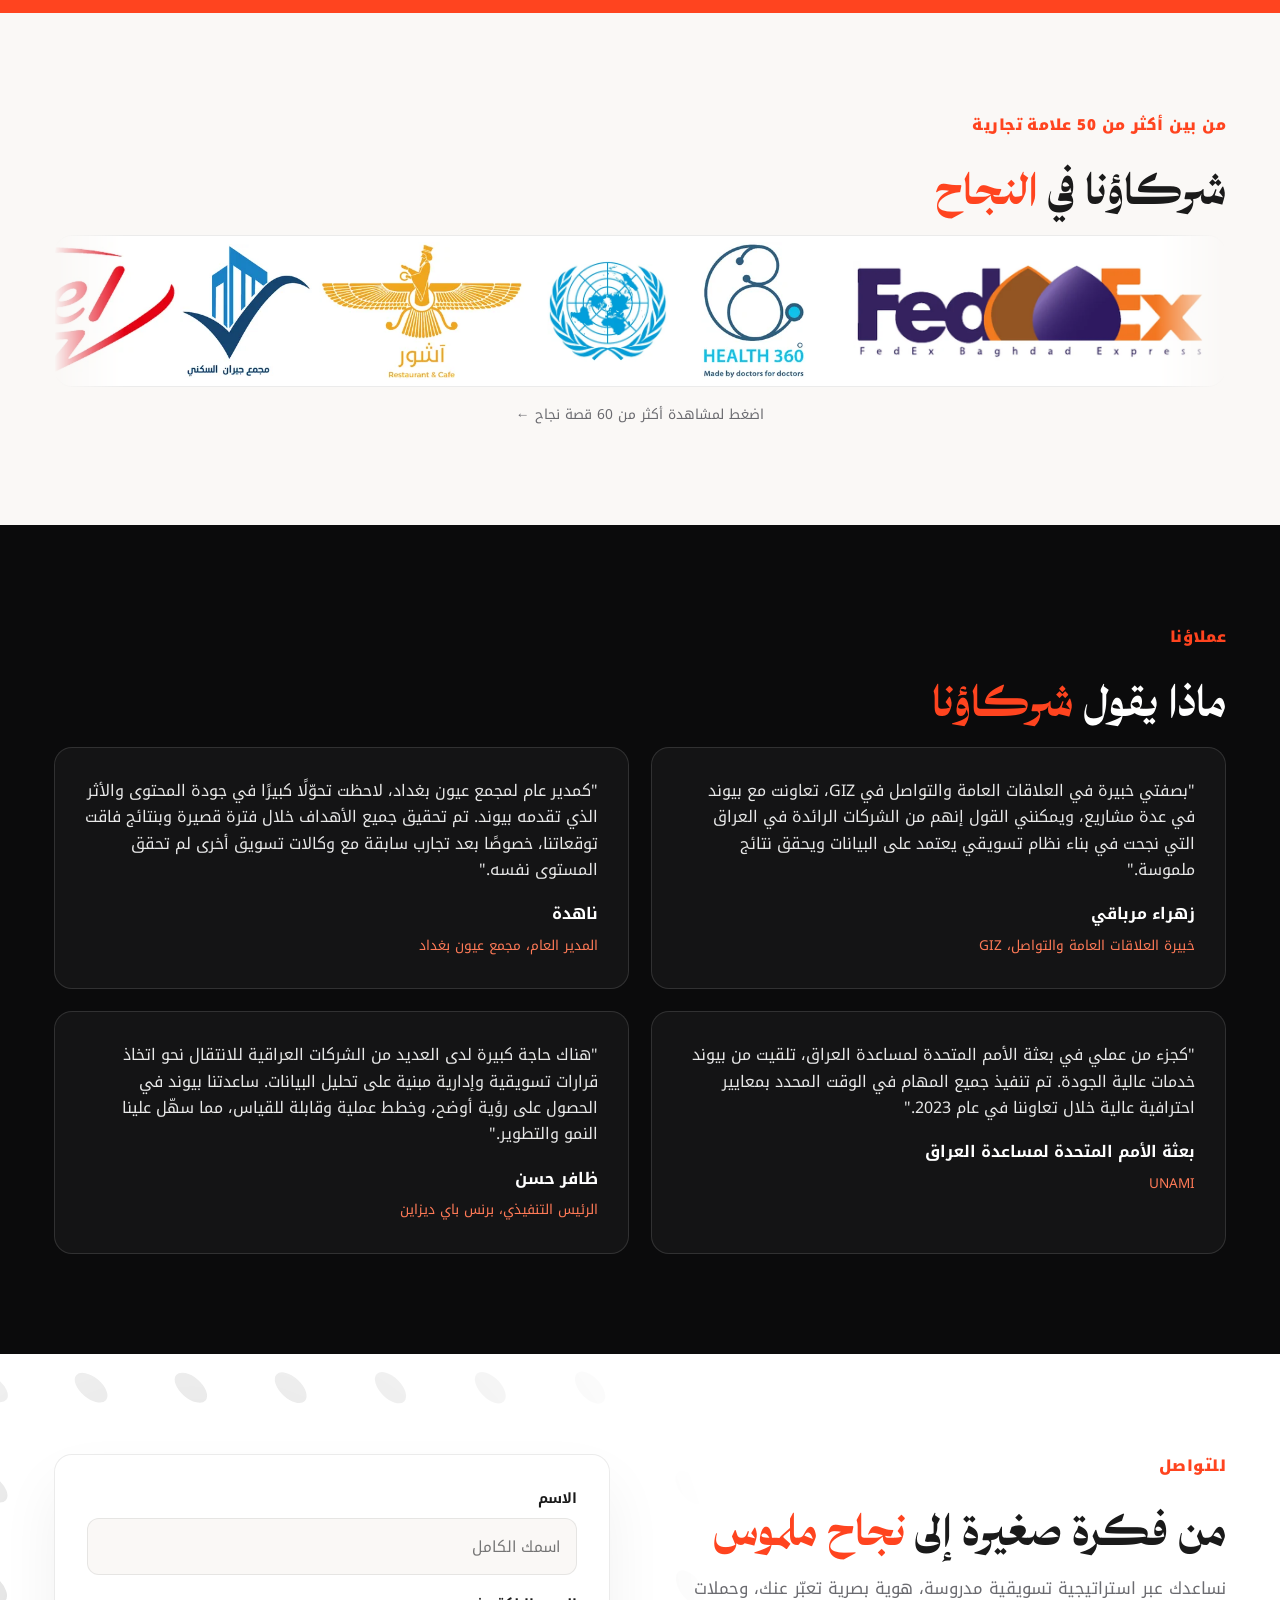
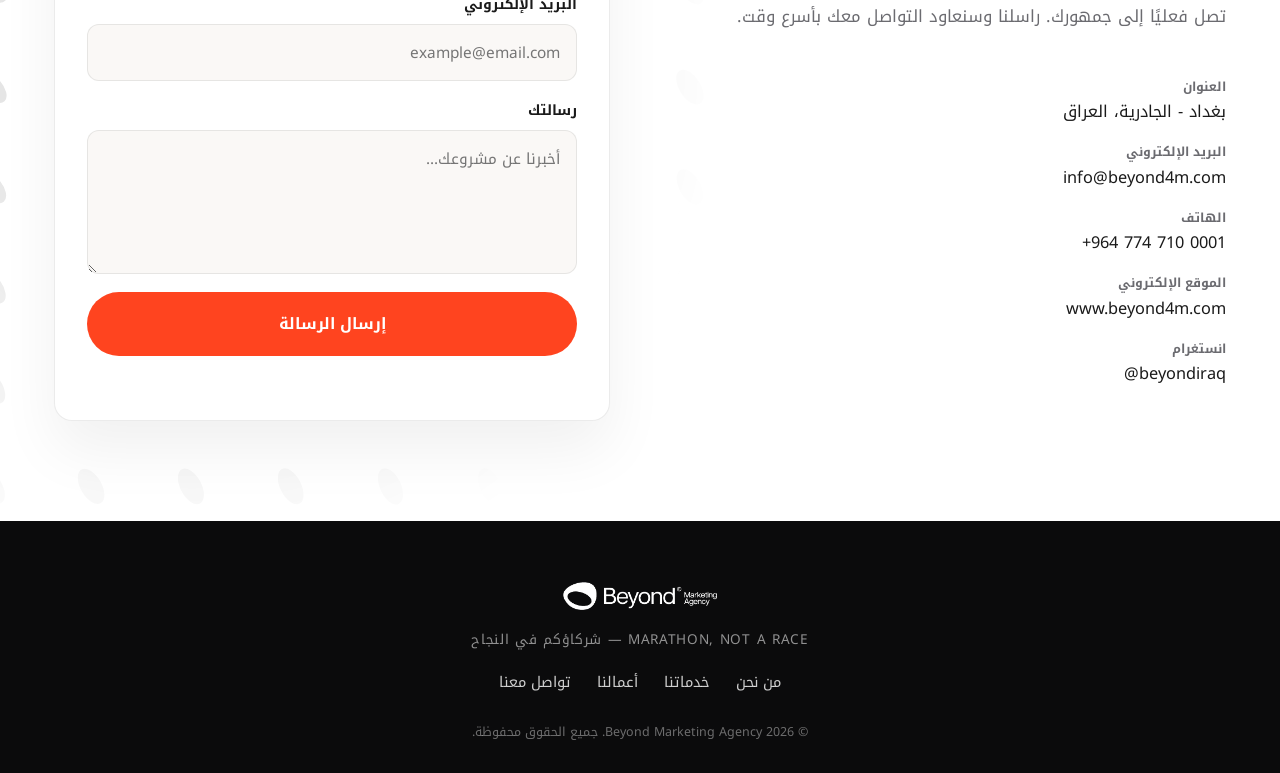
==== commit 4b864df7: "Add Google Analytics (GA4) tracking to every page Client-provided Measurement ID: G-920MH265MX." ====
--- a/index.html
+++ b/index.html
@@ -3,6 +3,14 @@
 <head>
 <meta charset="UTF-8">
 <meta name="viewport" content="width=device-width, initial-scale=1.0">
+<!-- Google tag (gtag.js) -->
+<script async src="https://www.googletagmanager.com/gtag/js?id=G-920MH265MX"></script>
+<script>
+  window.dataLayer = window.dataLayer || [];
+  function gtag(){dataLayer.push(arguments);}
+  gtag('js', new Date());
+  gtag('config', 'G-920MH265MX');
+</script>
 <title data-i18n-title>Beyond Marketing Agency | بيوند لخدمات التسويق</title>
 <meta name="description" content="بيوند وكالة تسويق عراقية رائدة تعتمد منهجية التسويق المبني على البيانات. إدارة سوشيال ميديا، أبحاث سوق، بناء علامات تجارية، إنتاج، وحملات ميدانية متكاملة 360°.">
 <link rel="icon" href="assets/img/mark-black.png">
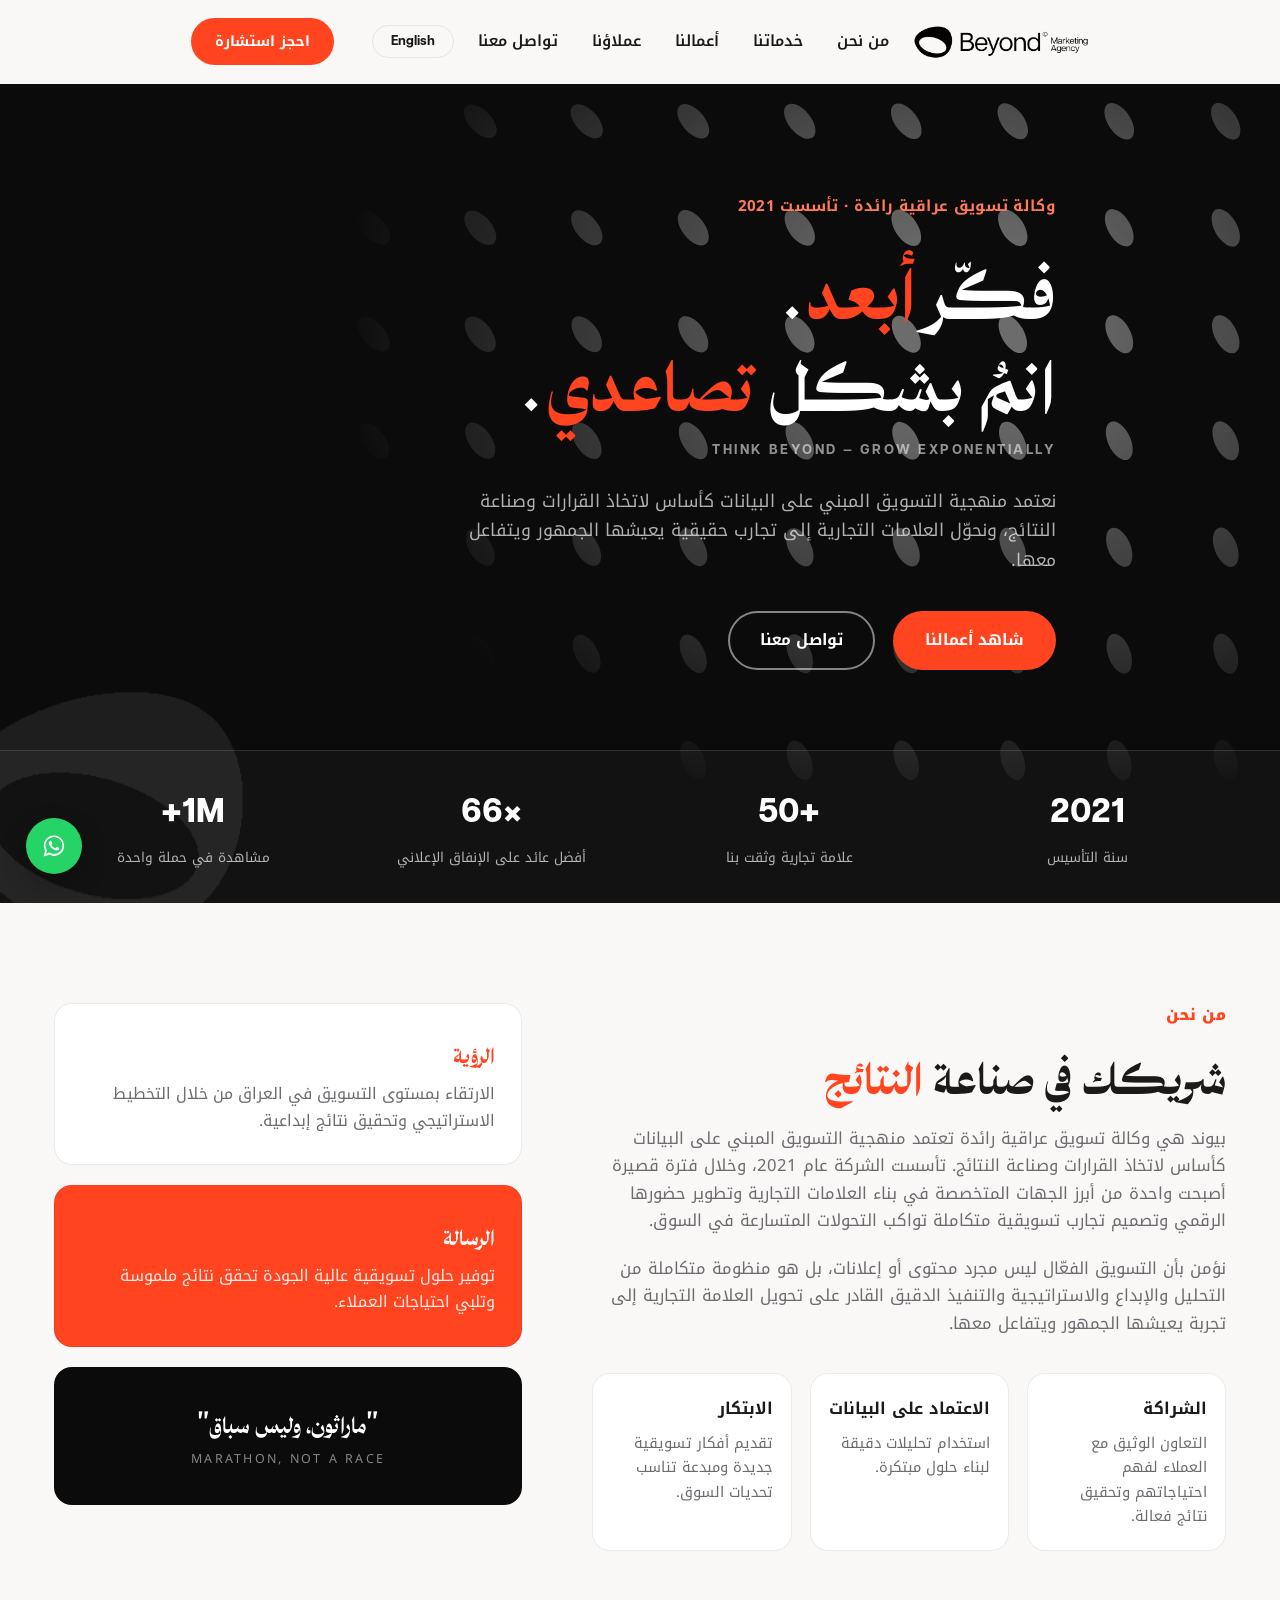
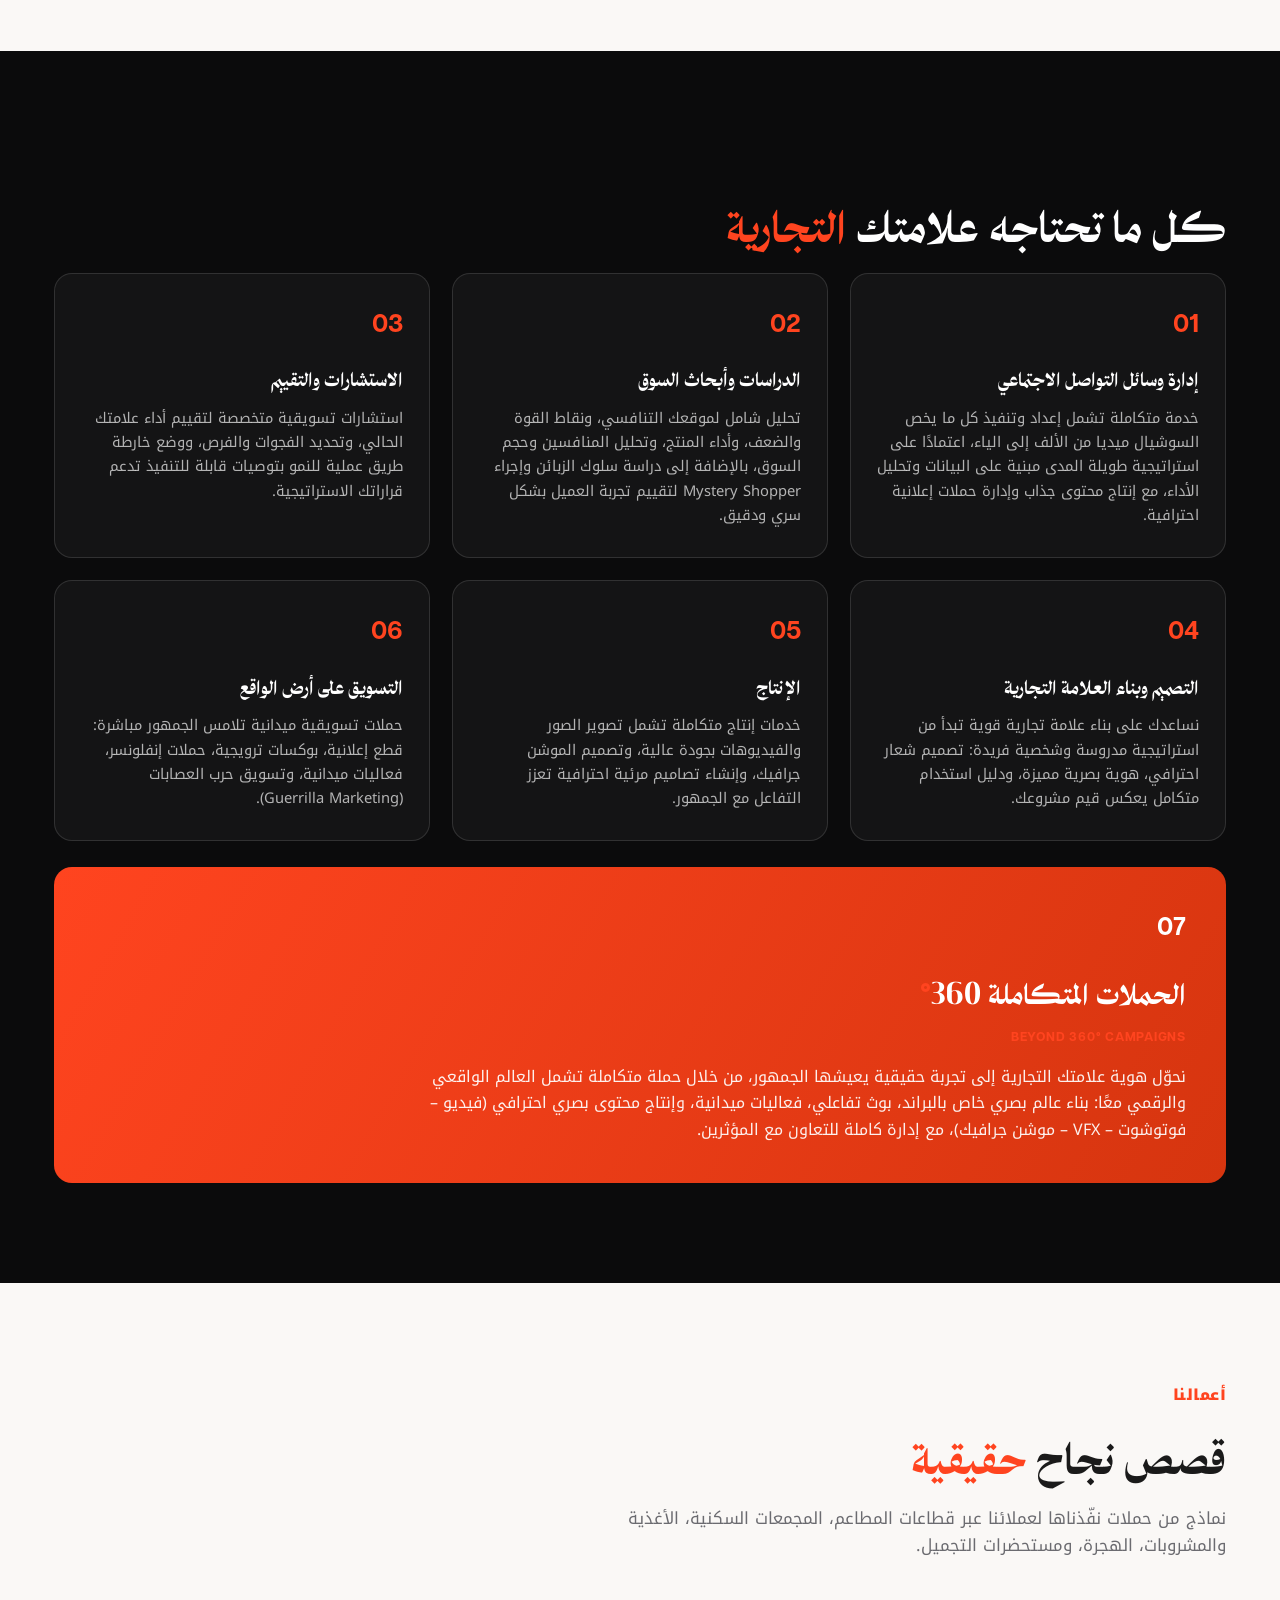
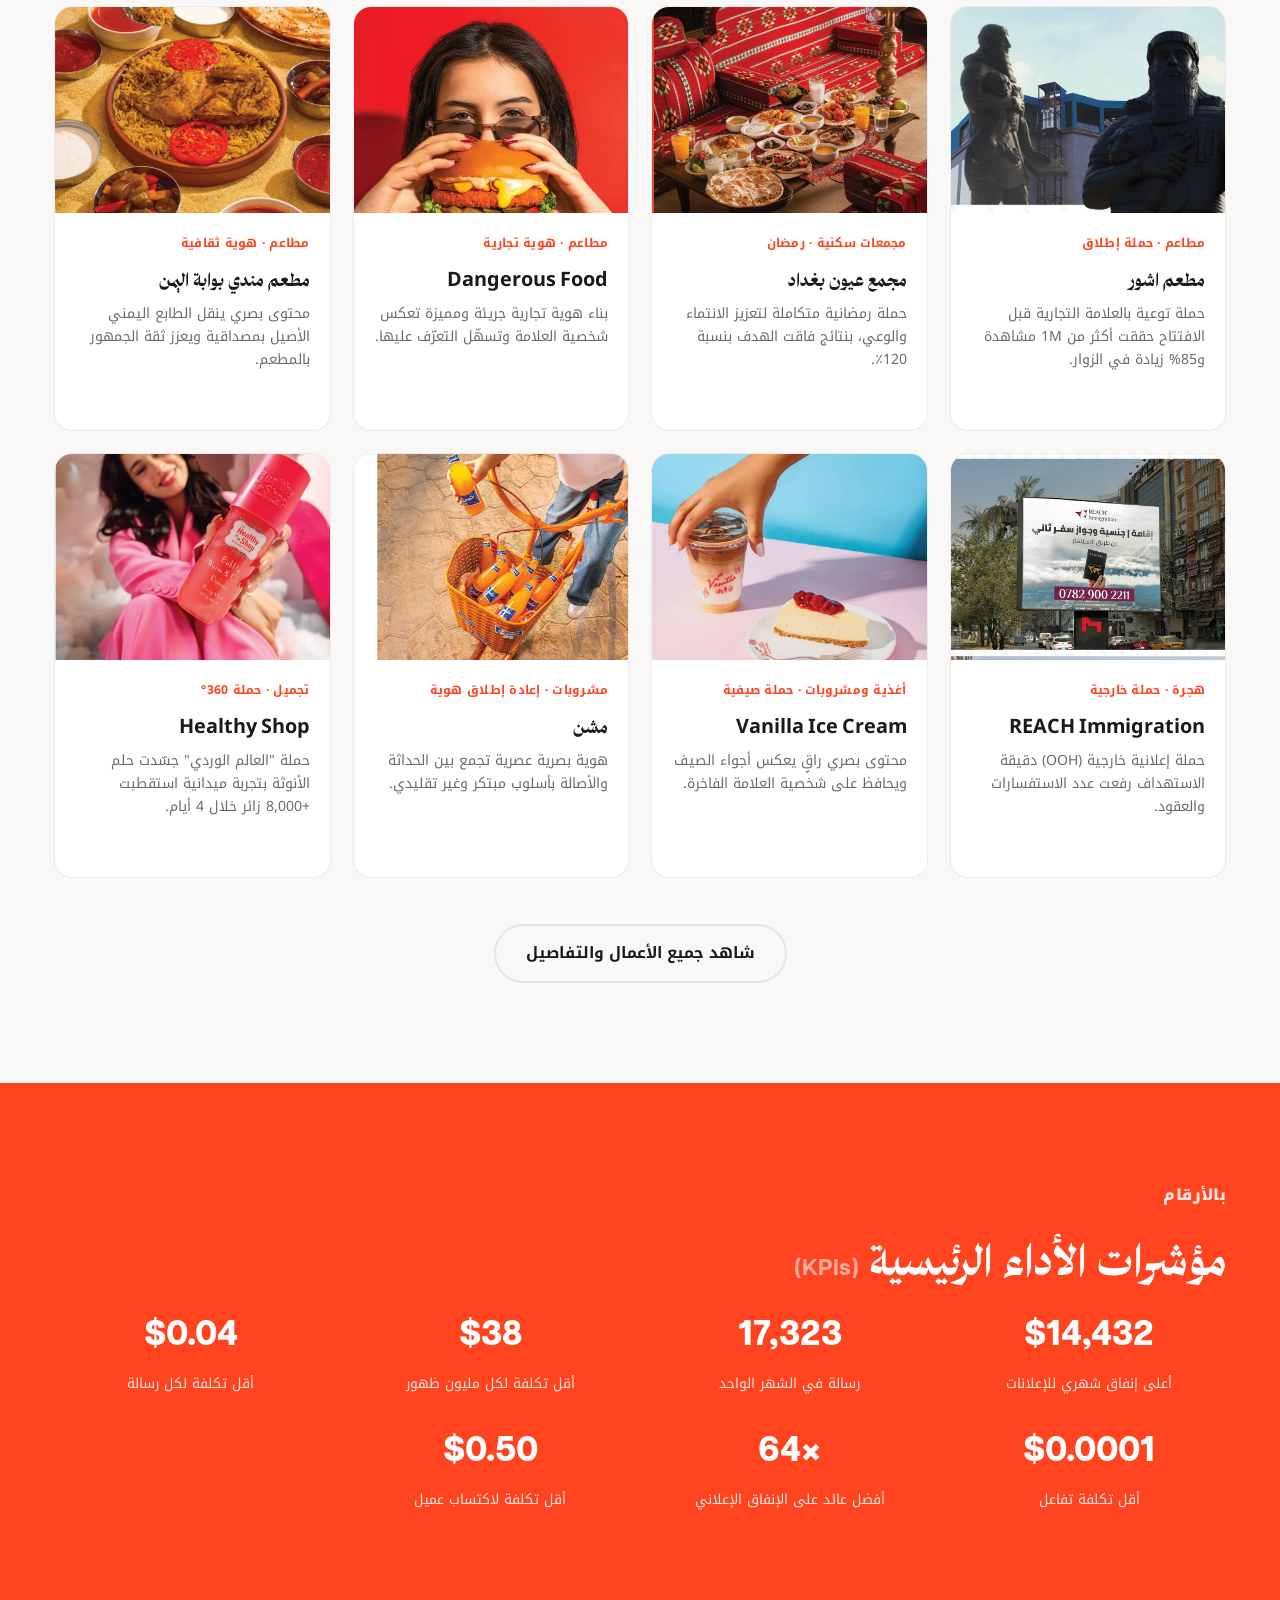
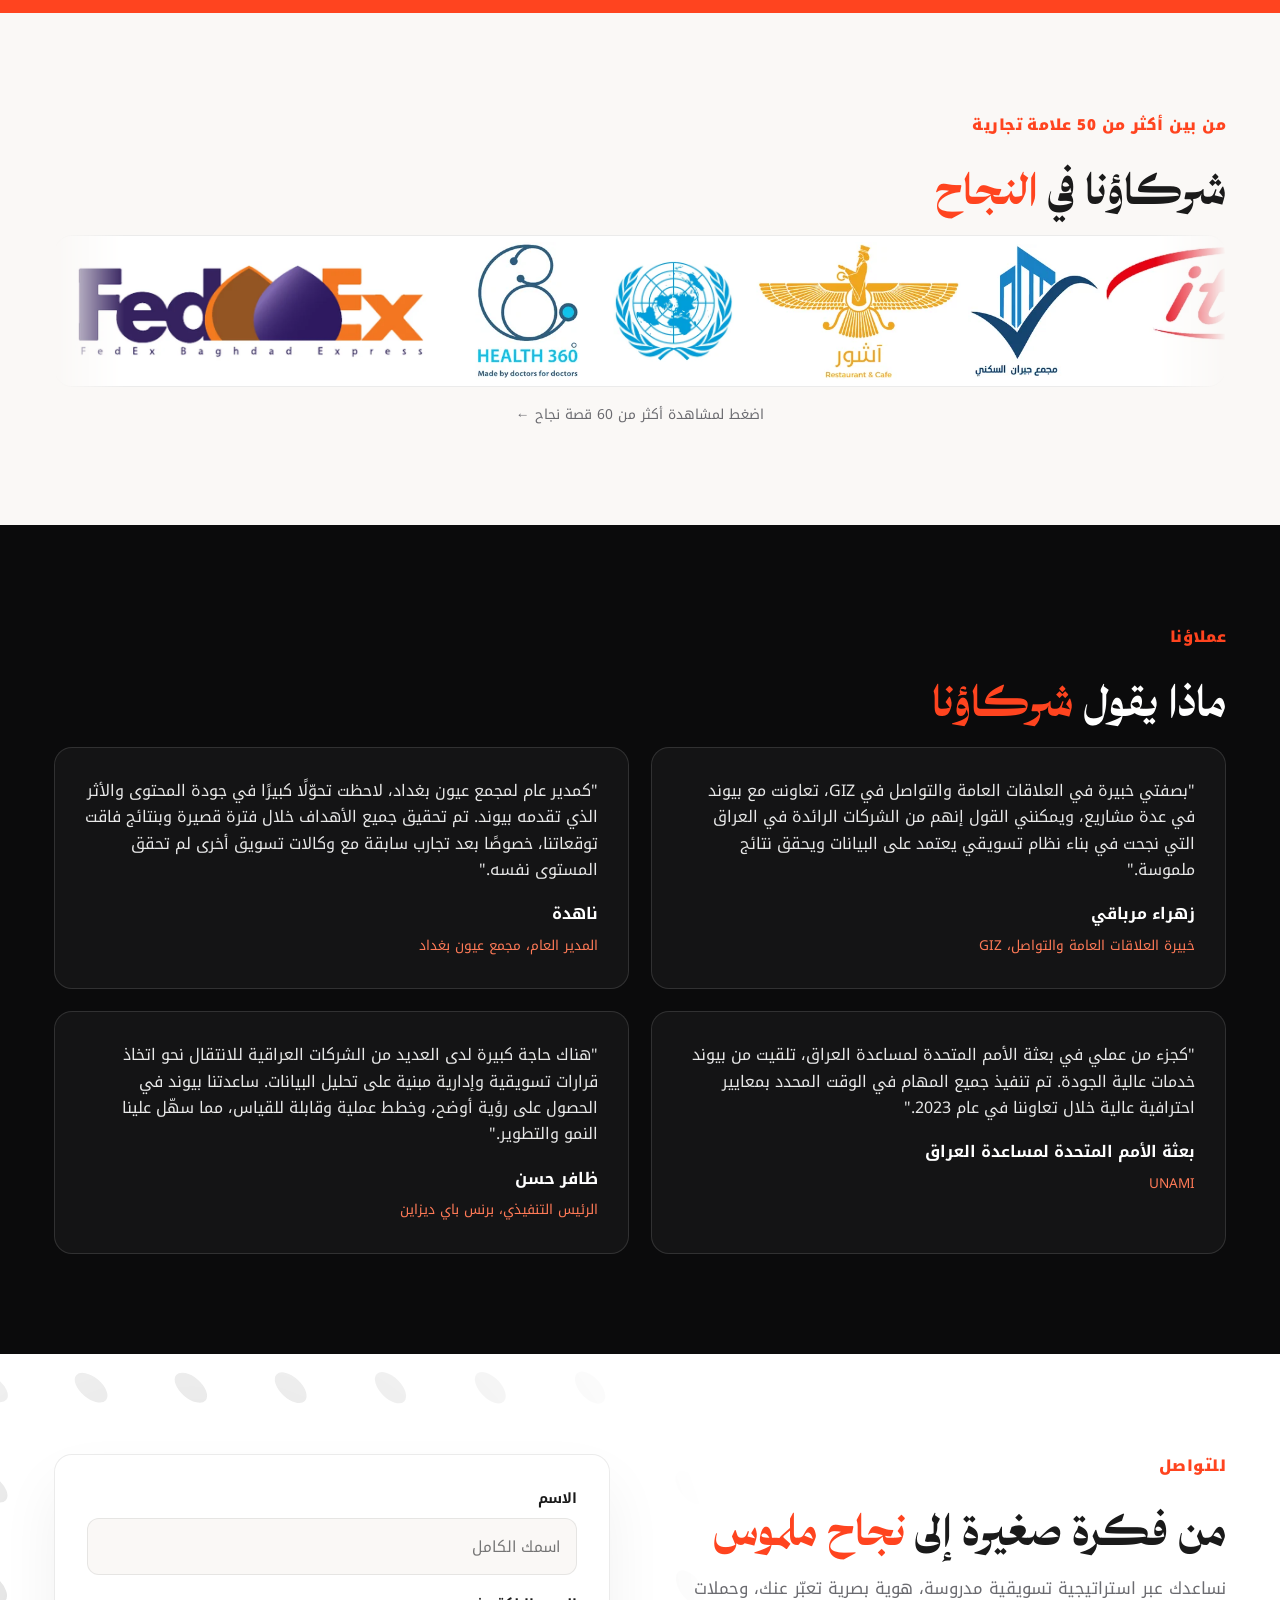
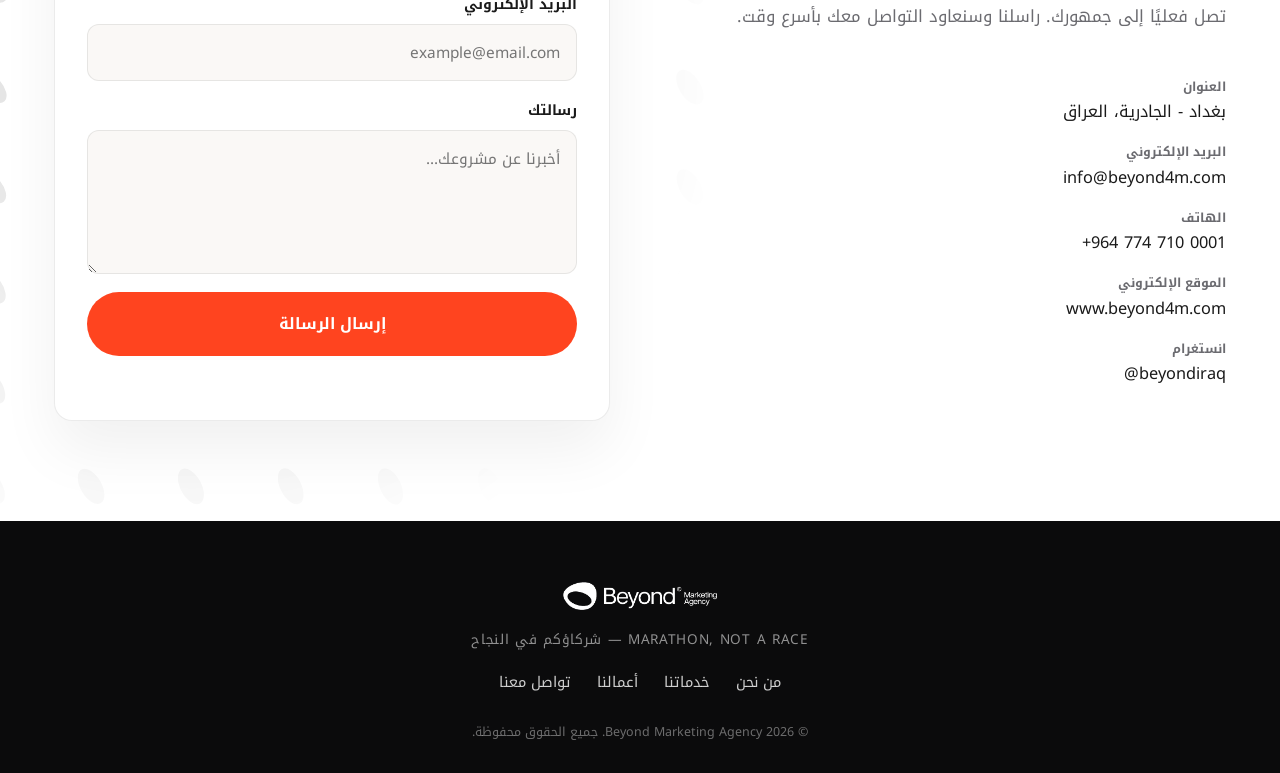
==== commit 936e95ae: "Fix partner marquee being invisible in Arabic (RTL) mode Root cause: .marquee-track has width:max-co" ====
--- a/index.html
+++ b/index.html
@@ -14,7 +14,7 @@
 <title data-i18n-title>Beyond Marketing Agency | بيوند لخدمات التسويق</title>
 <meta name="description" content="بيوند وكالة تسويق عراقية رائدة تعتمد منهجية التسويق المبني على البيانات. إدارة سوشيال ميديا، أبحاث سوق، بناء علامات تجارية، إنتاج، وحملات ميدانية متكاملة 360°.">
 <link rel="icon" href="assets/img/mark-black.png">
-<link rel="stylesheet" href="styles.css?v=10">
+<link rel="stylesheet" href="styles.css?v=11">
 <script src="i18n.js?v=10" defer></script>
 </head>
 <body>
--- a/styles.css
+++ b/styles.css
@@ -573,6 +573,7 @@
   border: 1px solid var(--border-soft);
   padding: 20px 0;
   overflow: hidden;
+  direction: ltr;
   -webkit-mask-image: linear-gradient(to right, transparent, #000 6%, #000 94%, transparent);
           mask-image: linear-gradient(to right, transparent, #000 6%, #000 94%, transparent);
 }
@@ -581,6 +582,7 @@
   align-items:center;
   gap: 40px;
   width: max-content;
+  direction: ltr;
   animation: marquee 34s linear infinite;
 }
 .partners-wrap:hover .marquee-track{ animation-play-state: paused; }
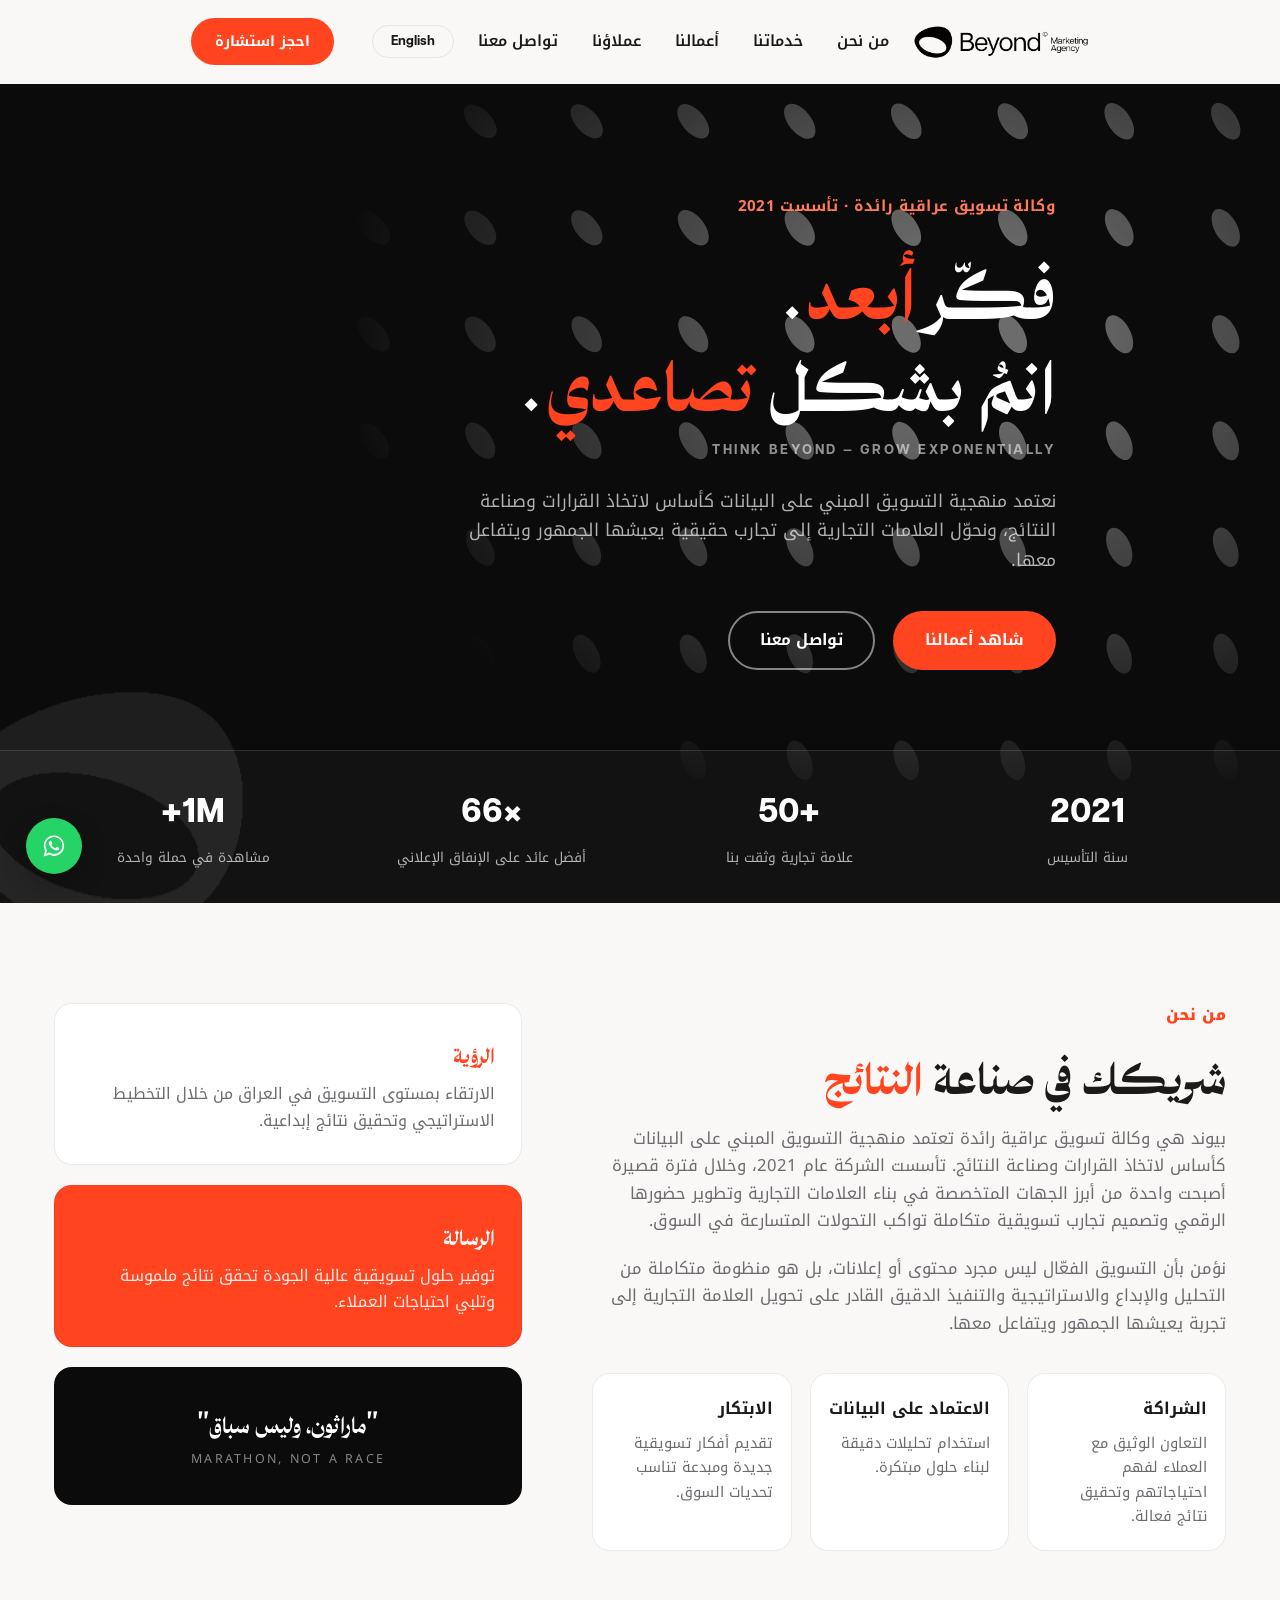
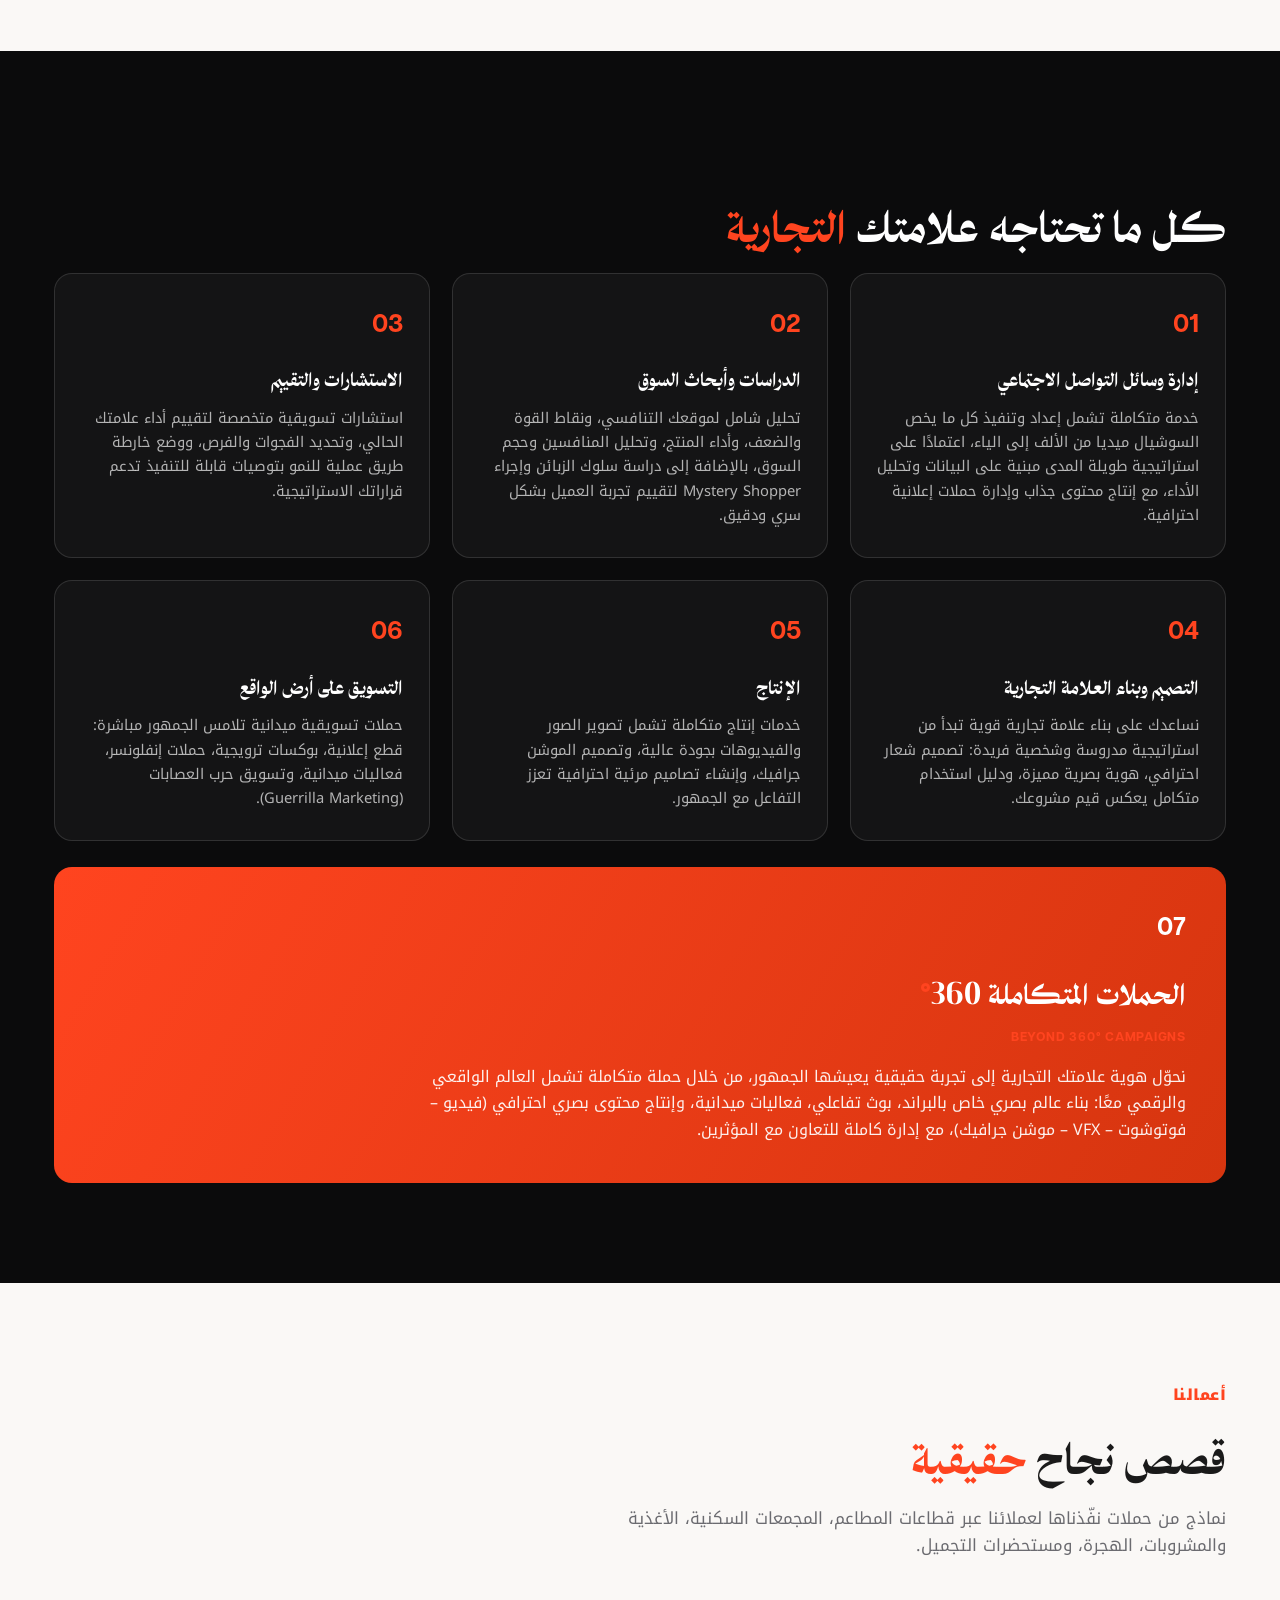
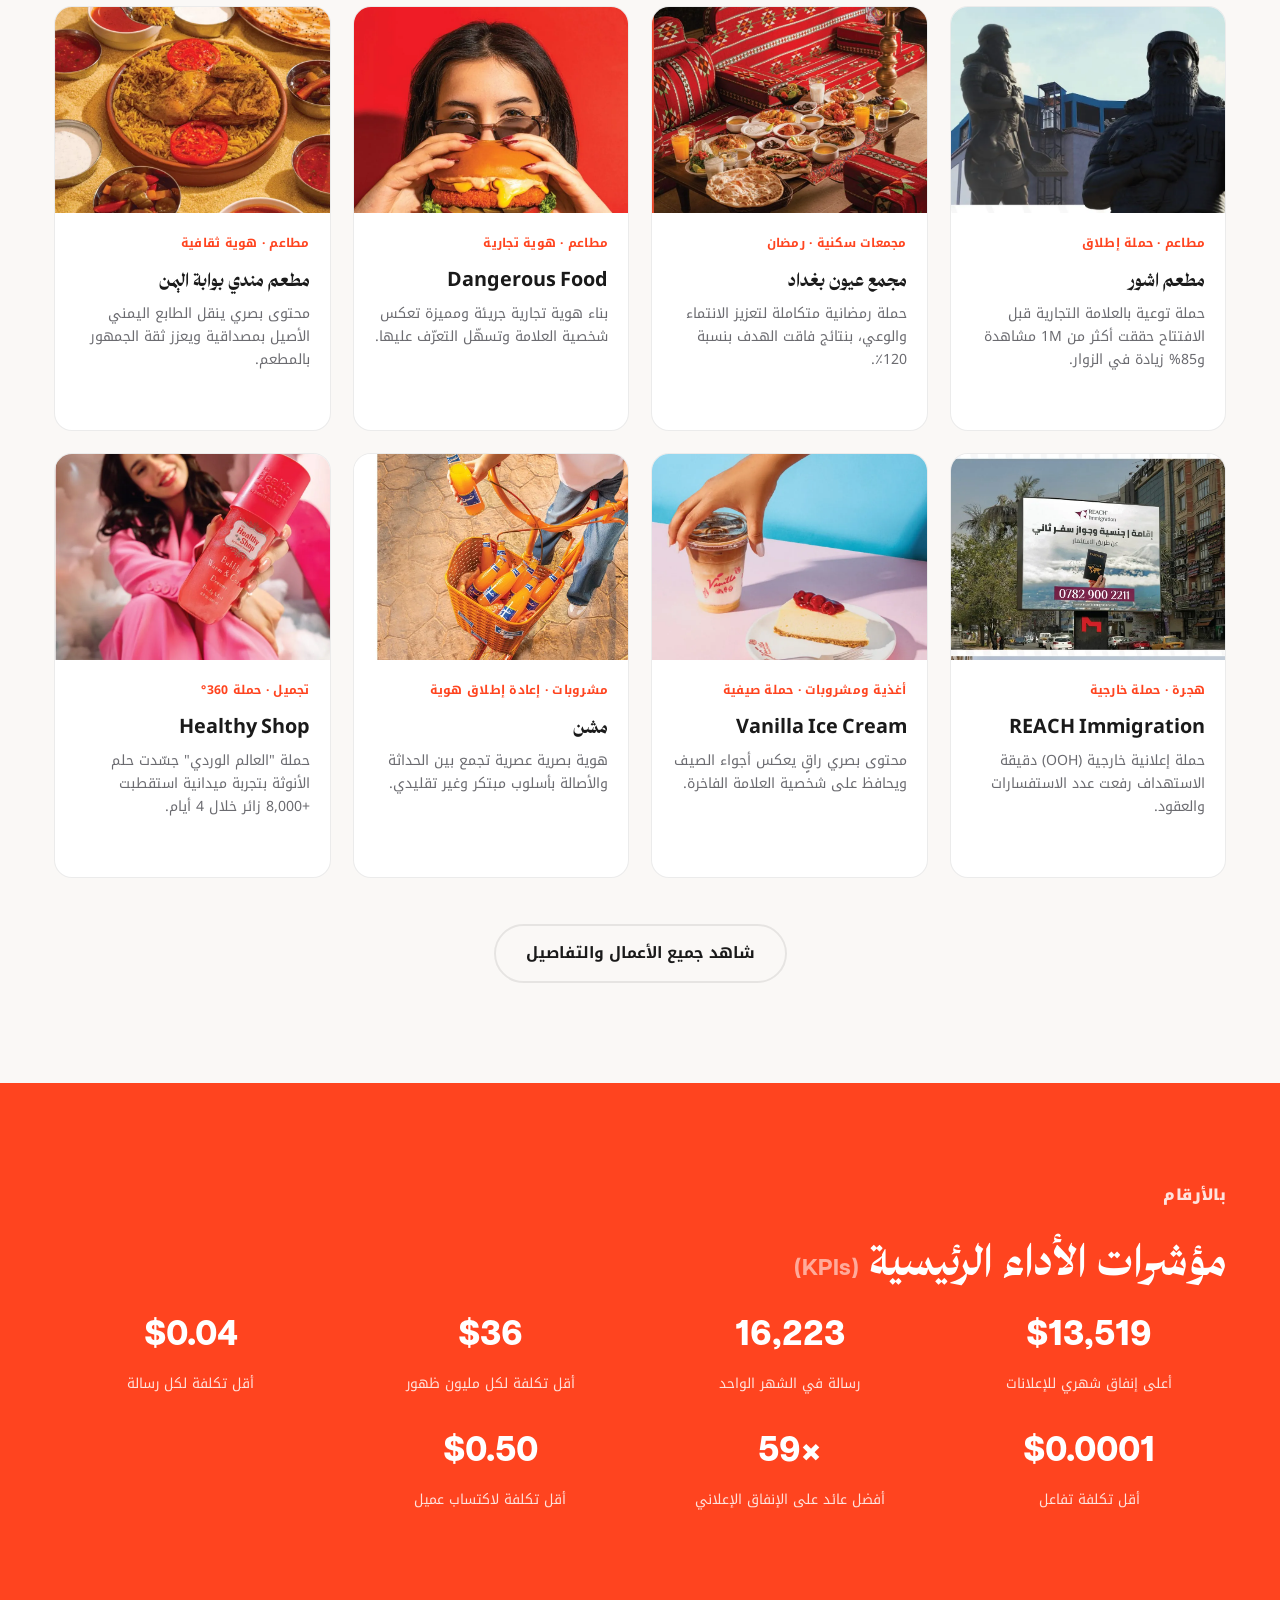
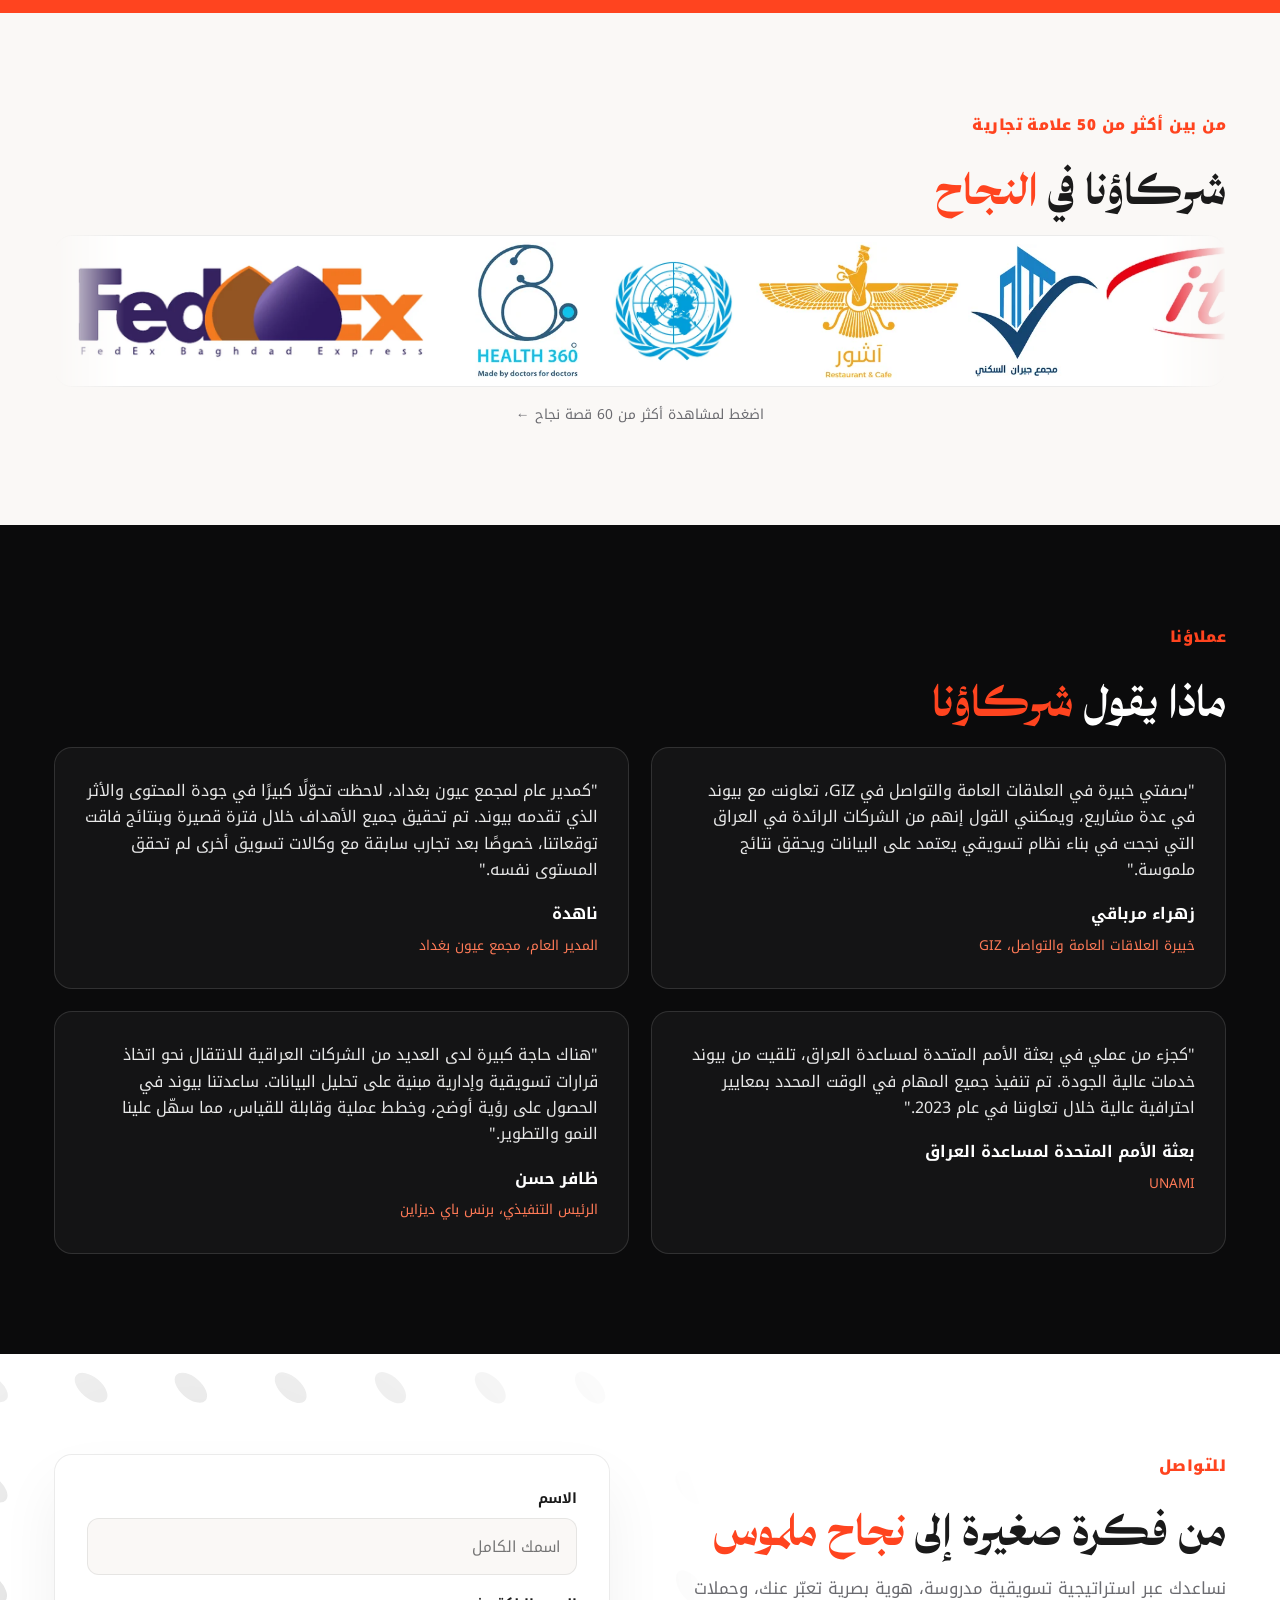
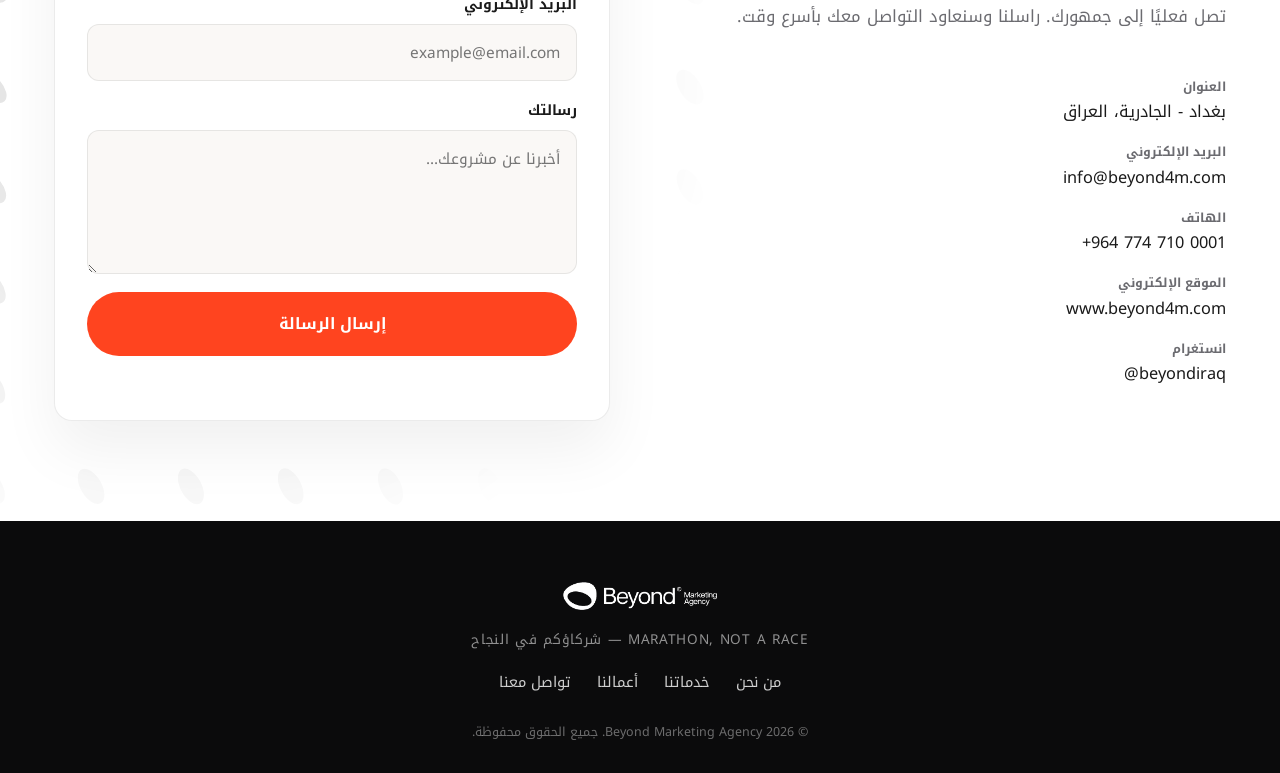
==== commit 5353ceec: "Shrink and slow the partner marquee on mobile, fix CTA order on partners page The marquee logos were" ====
--- a/index.html
+++ b/index.html
@@ -14,7 +14,7 @@
 <title data-i18n-title>Beyond Marketing Agency | بيوند لخدمات التسويق</title>
 <meta name="description" content="بيوند وكالة تسويق عراقية رائدة تعتمد منهجية التسويق المبني على البيانات. إدارة سوشيال ميديا، أبحاث سوق، بناء علامات تجارية، إنتاج، وحملات ميدانية متكاملة 360°.">
 <link rel="icon" href="assets/img/mark-black.png">
-<link rel="stylesheet" href="styles.css?v=11">
+<link rel="stylesheet" href="styles.css?v=12">
 <script src="i18n.js?v=10" defer></script>
 </head>
 <body>
--- a/styles.css
+++ b/styles.css
@@ -594,6 +594,18 @@
 @media (prefers-reduced-motion: reduce){
   .marquee-track{ animation: none; }
 }
+/* Logos are precomputed at height:110 on desktop; shrinking height here is
+   safe without touching the JS width/scale tables — the img width/height
+   HTML attributes give the browser an implicit aspect-ratio, so width:auto
+   still resolves to the correct proportional width at any CSS height. */
+@media (max-width: 720px){
+  .marquee-track{ gap: 26px; animation-duration: 50s; }
+  .marquee-track img{ height: 64px; }
+}
+@media (max-width: 480px){
+  .marquee-track{ gap: 20px; animation-duration: 44s; }
+  .marquee-track img{ height: 52px; }
+}
 
 /* ============ Testimonials ============ */
 .testimonial-grid{
@@ -787,7 +799,9 @@
 @media (max-width: 980px){
   .ourwork-grid{ grid-template-columns: repeat(2, 1fr); }
   .partners-page-grid{ grid-template-columns: 1fr; }
-  .partners-cta-card{ position: static; }
+  /* Stacked single-column layout would otherwise bury the contact CTA
+     below all 60 logo tiles — show it first so it isn't missed on mobile. */
+  .partners-cta-card{ position: static; order: -1; margin-bottom: 8px; }
 }
 @media (max-width: 720px){
   .ourwork-grid{ grid-template-columns: 1fr; }
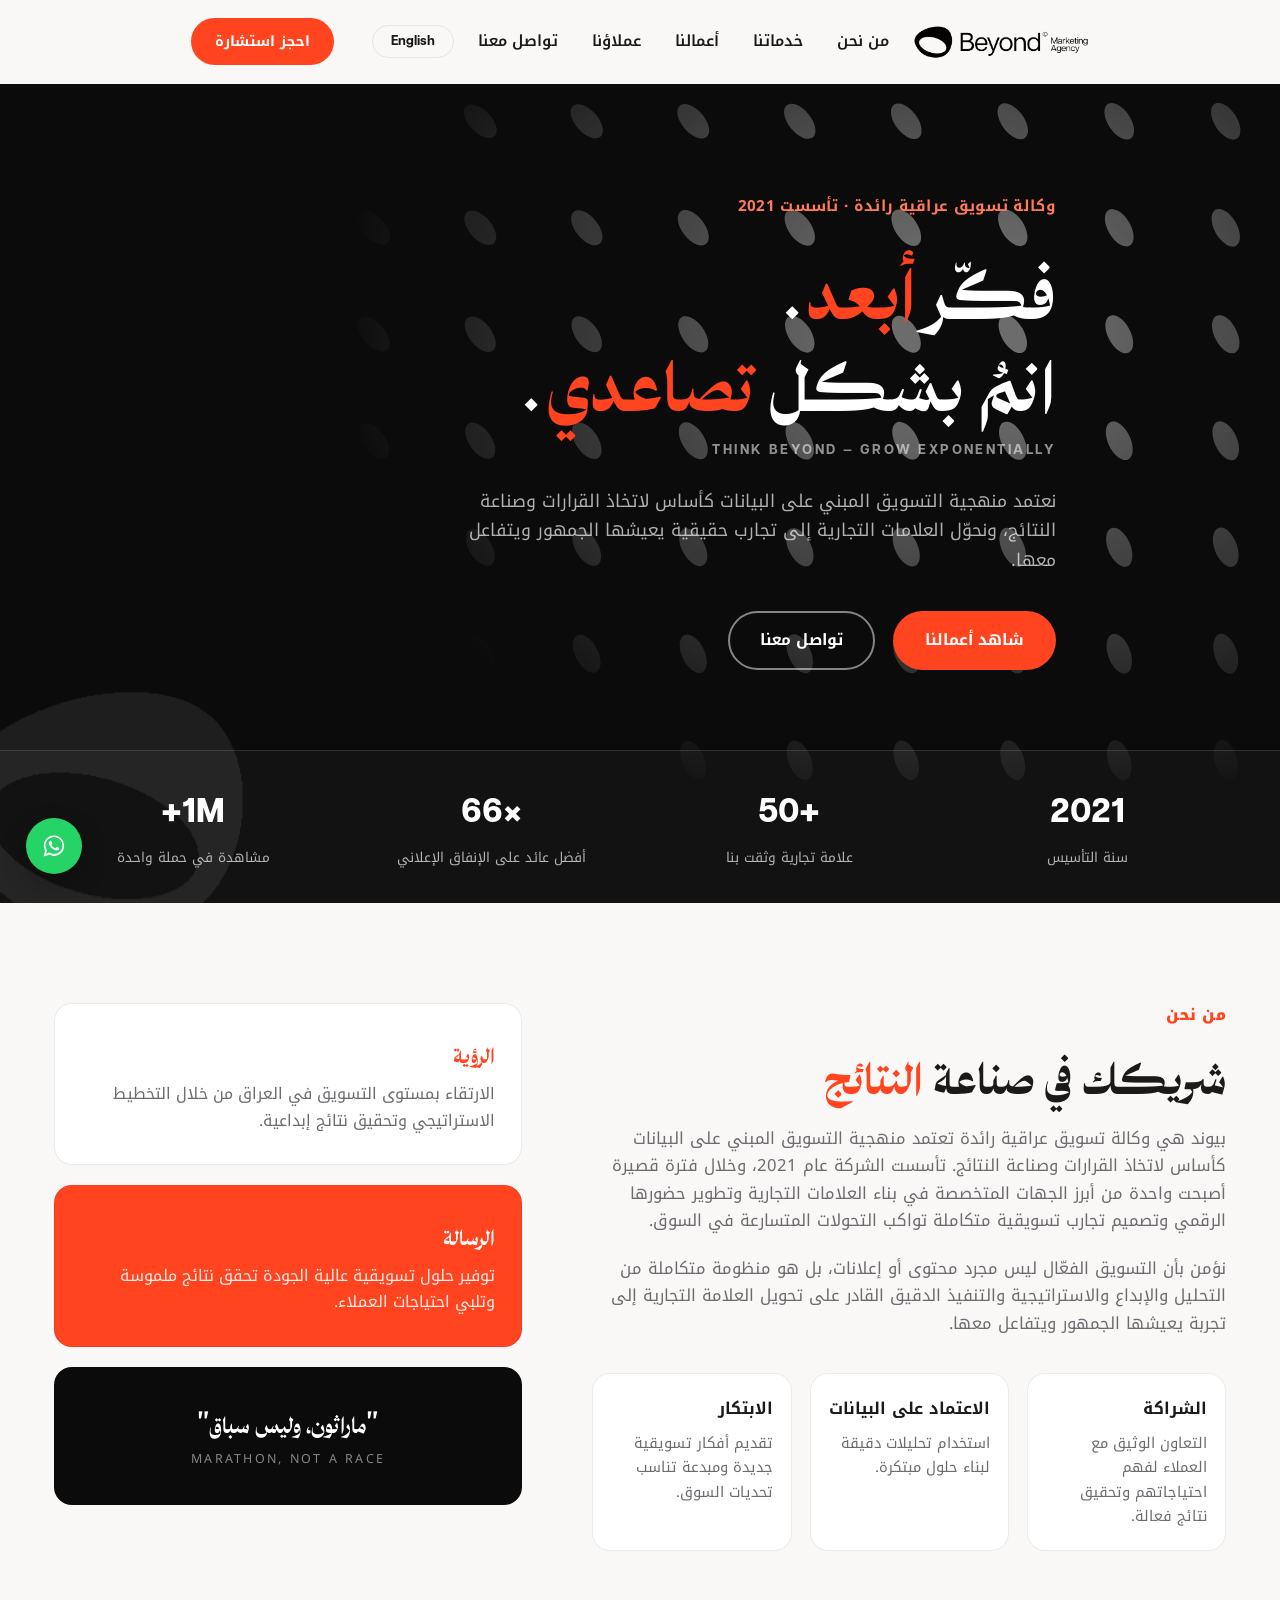
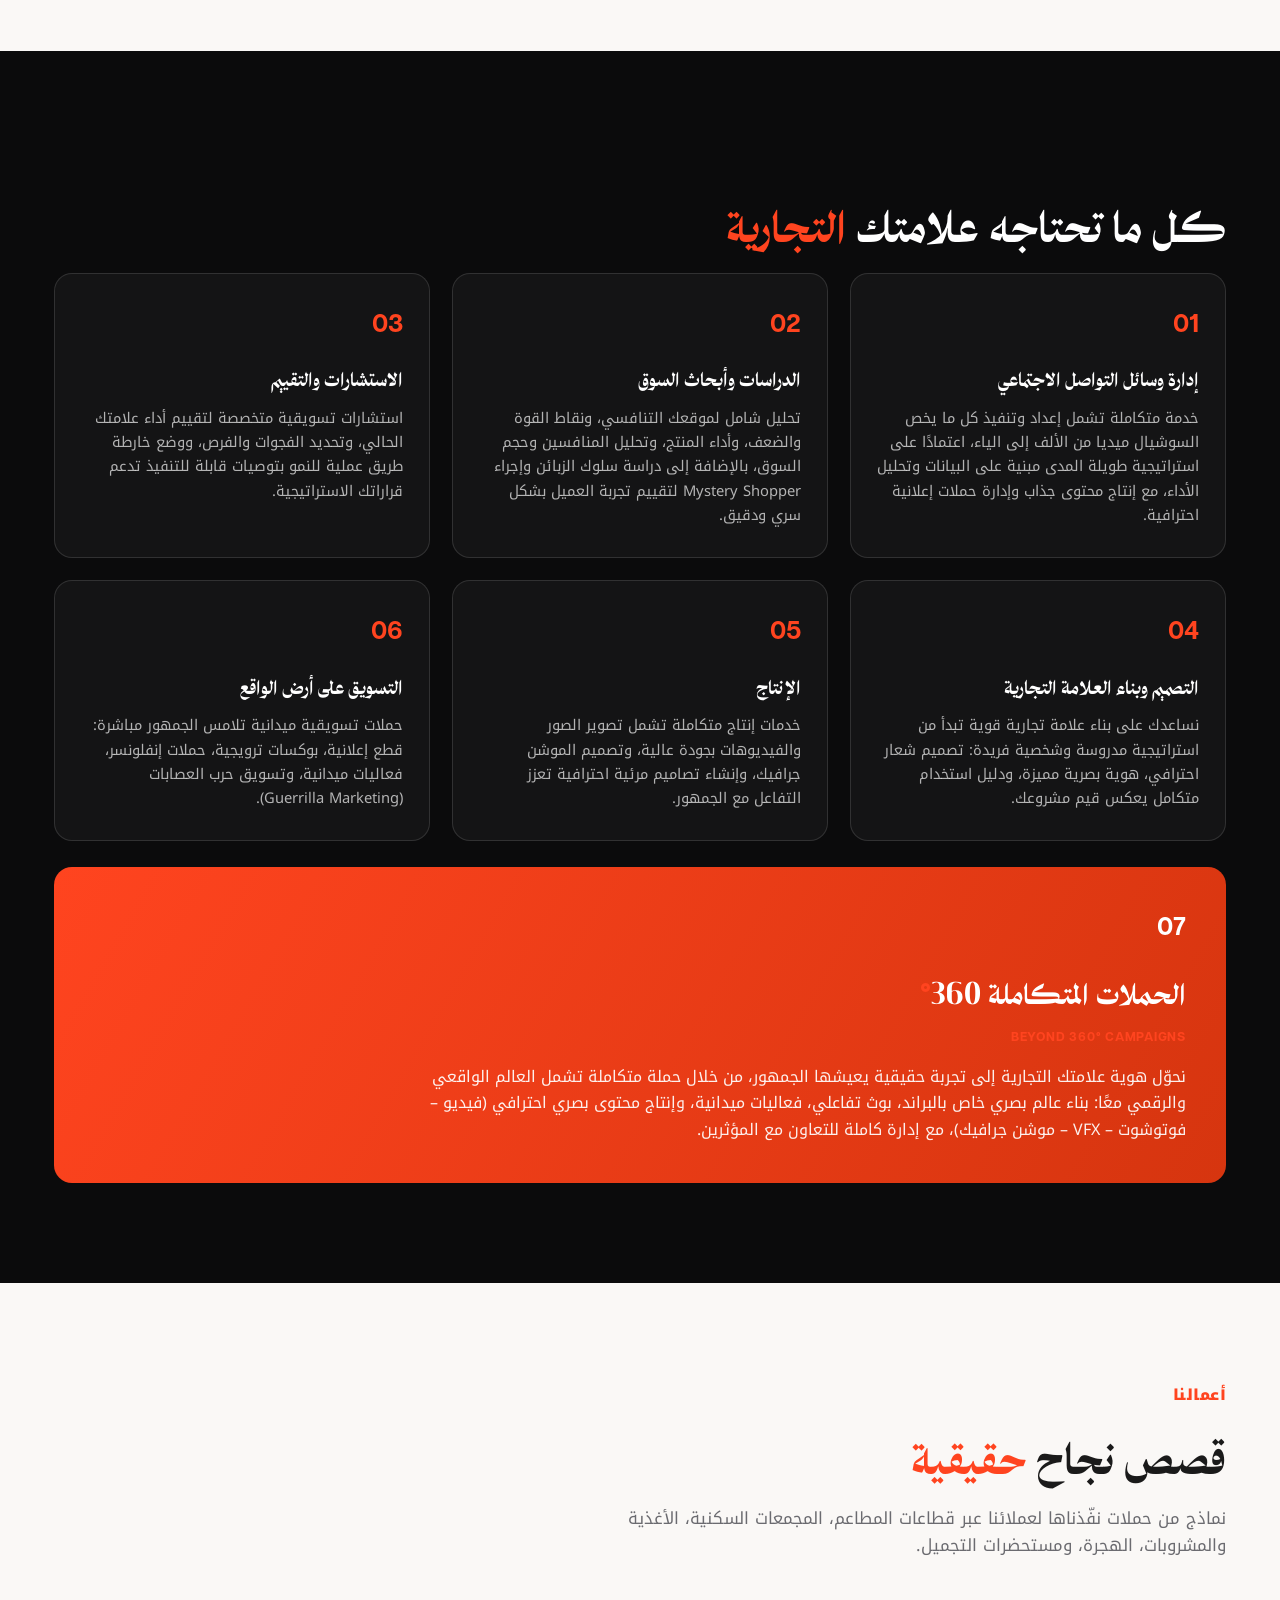
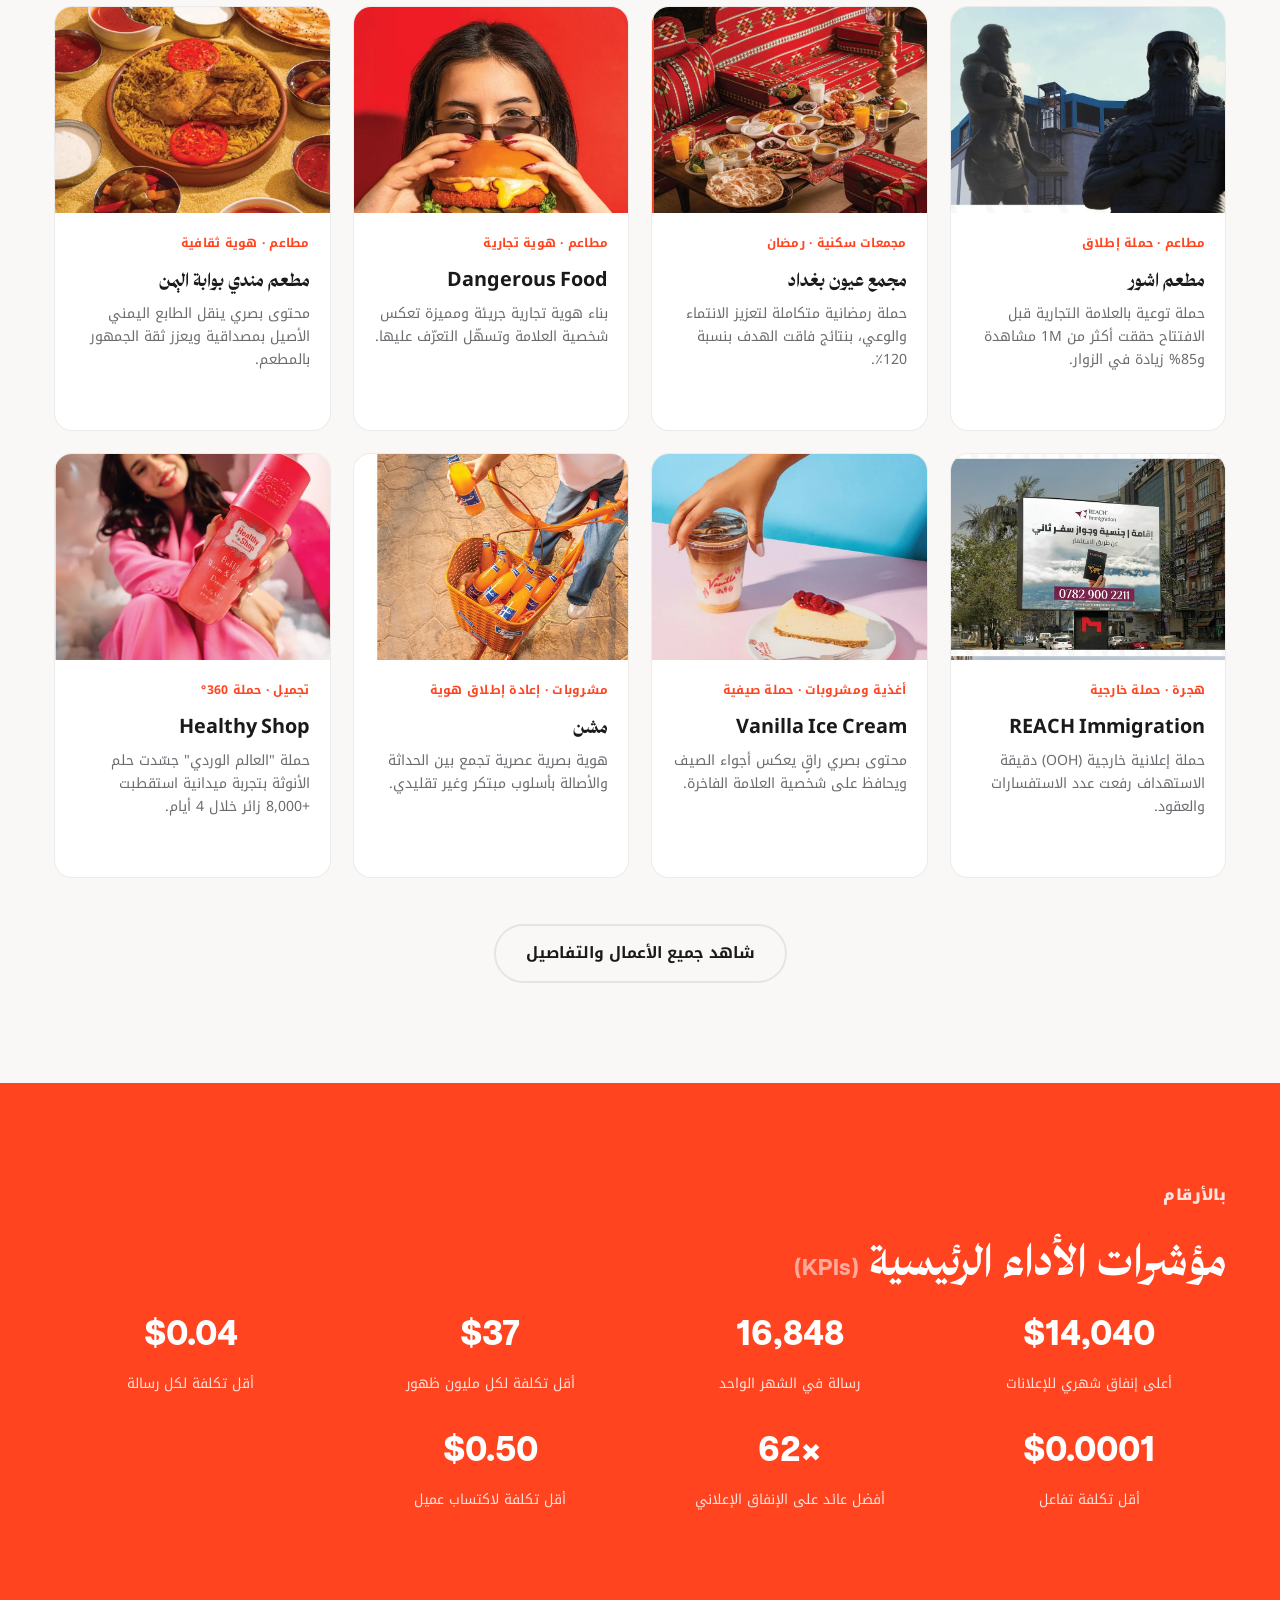
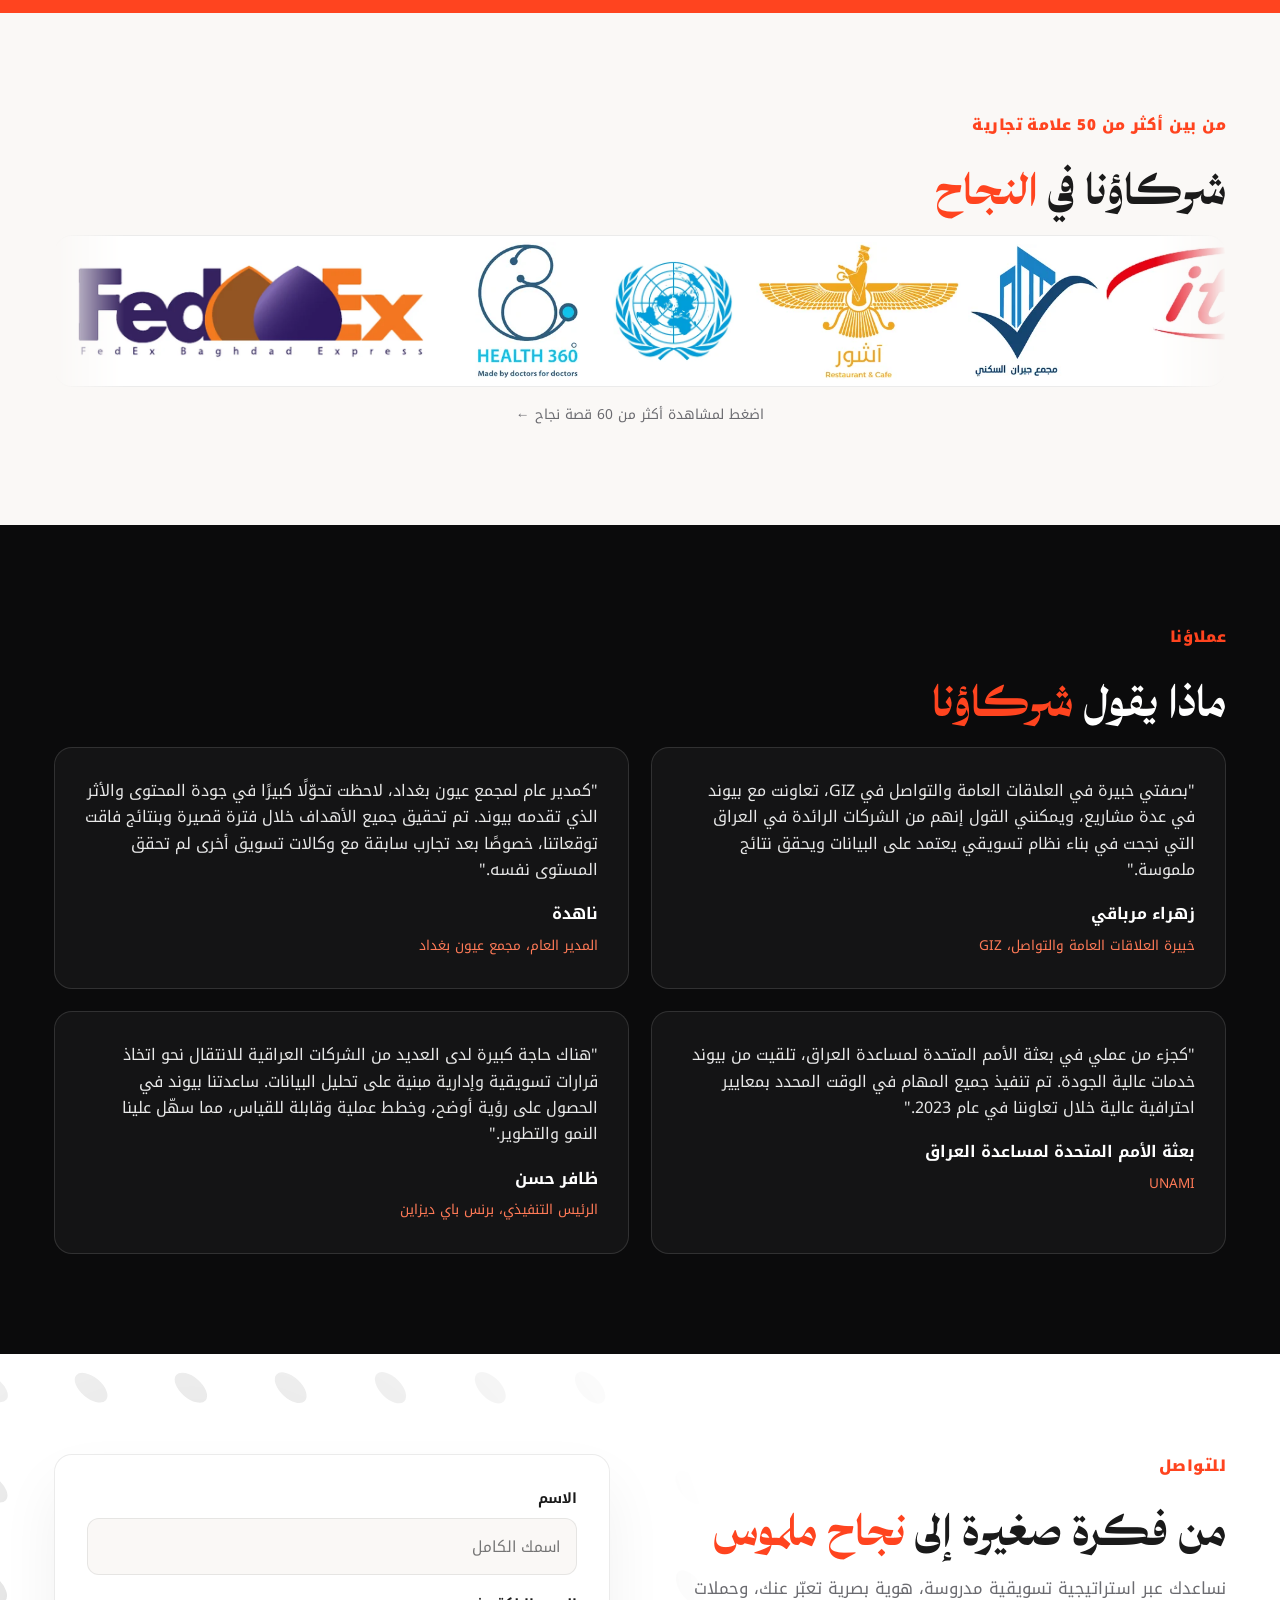
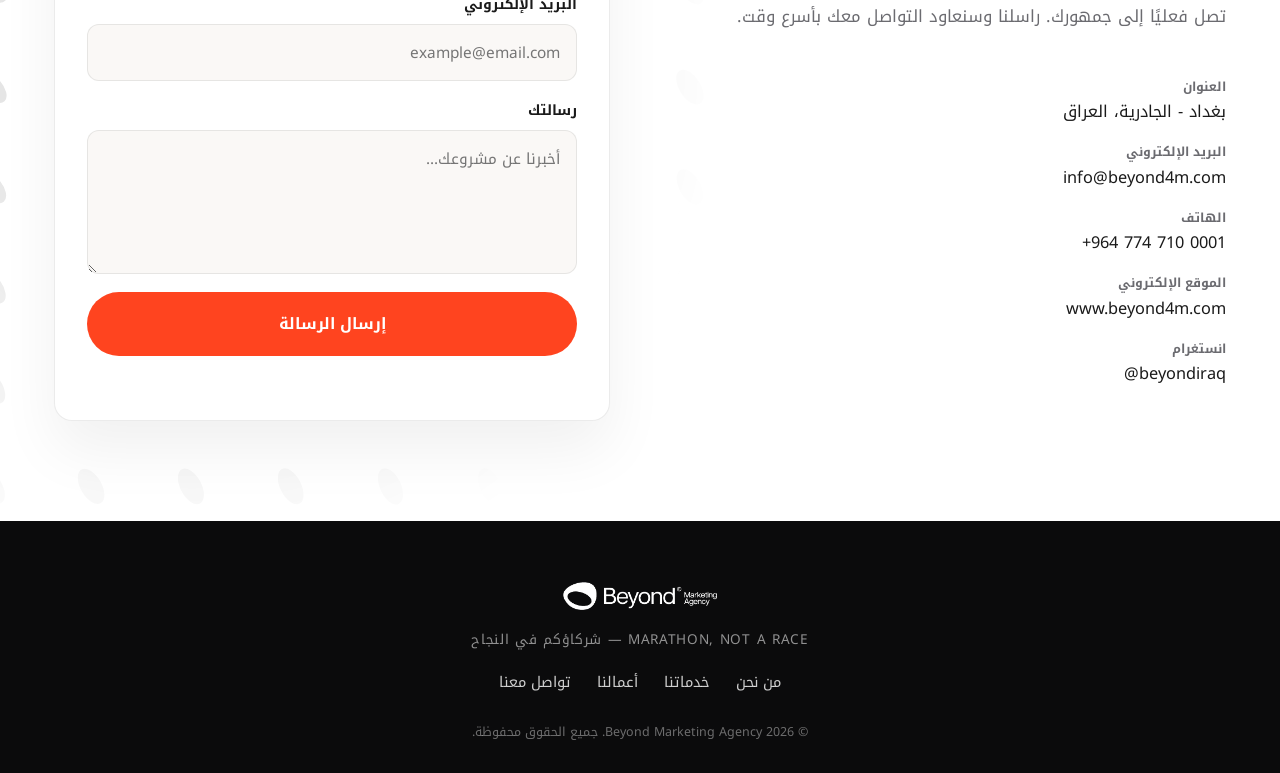
==== commit 710041b1: "Add Google Ads conversion tracking to every page Client-provided conversion ID: AW-880948890. Reuses" ====
--- a/index.html
+++ b/index.html
@@ -10,6 +10,7 @@
   function gtag(){dataLayer.push(arguments);}
   gtag('js', new Date());
   gtag('config', 'G-920MH265MX');
+  gtag('config', 'AW-880948890');
 </script>
 <title data-i18n-title>Beyond Marketing Agency | بيوند لخدمات التسويق</title>
 <meta name="description" content="بيوند وكالة تسويق عراقية رائدة تعتمد منهجية التسويق المبني على البيانات. إدارة سوشيال ميديا، أبحاث سوق، بناء علامات تجارية، إنتاج، وحملات ميدانية متكاملة 360°.">
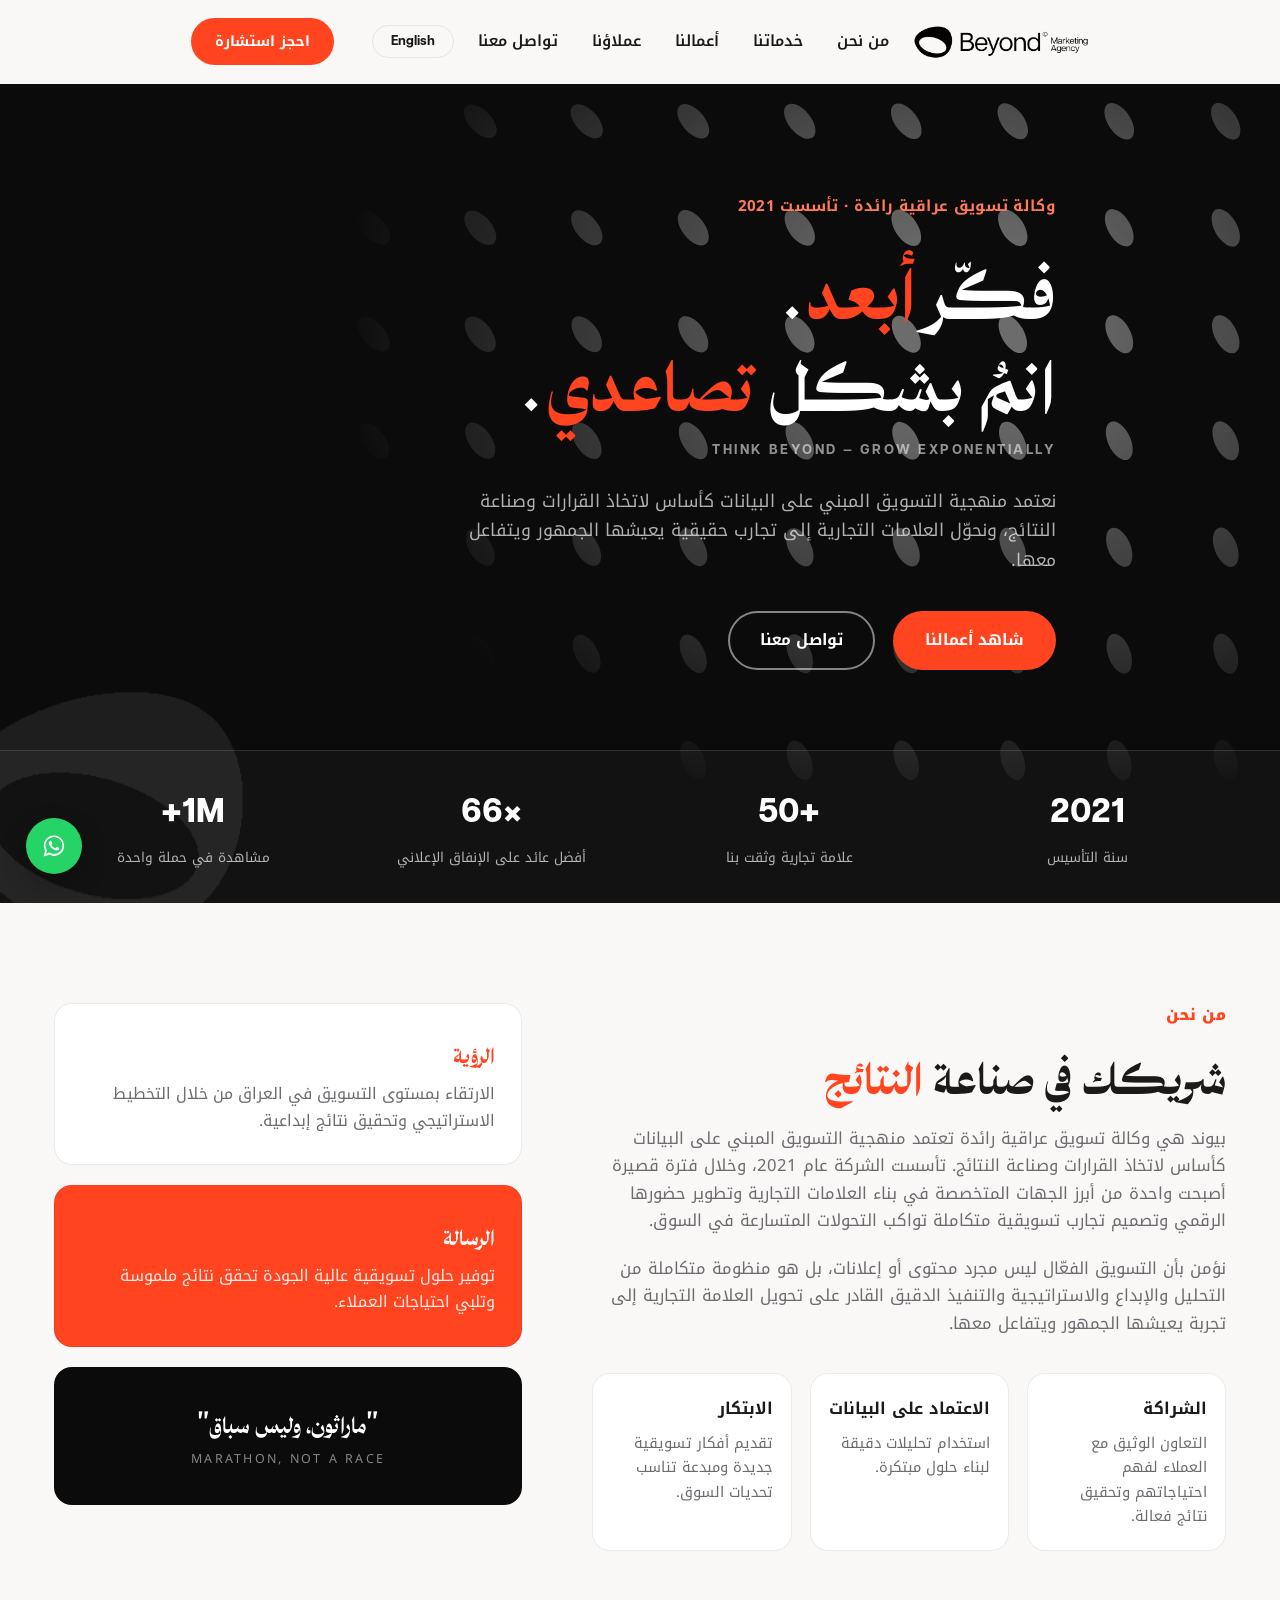
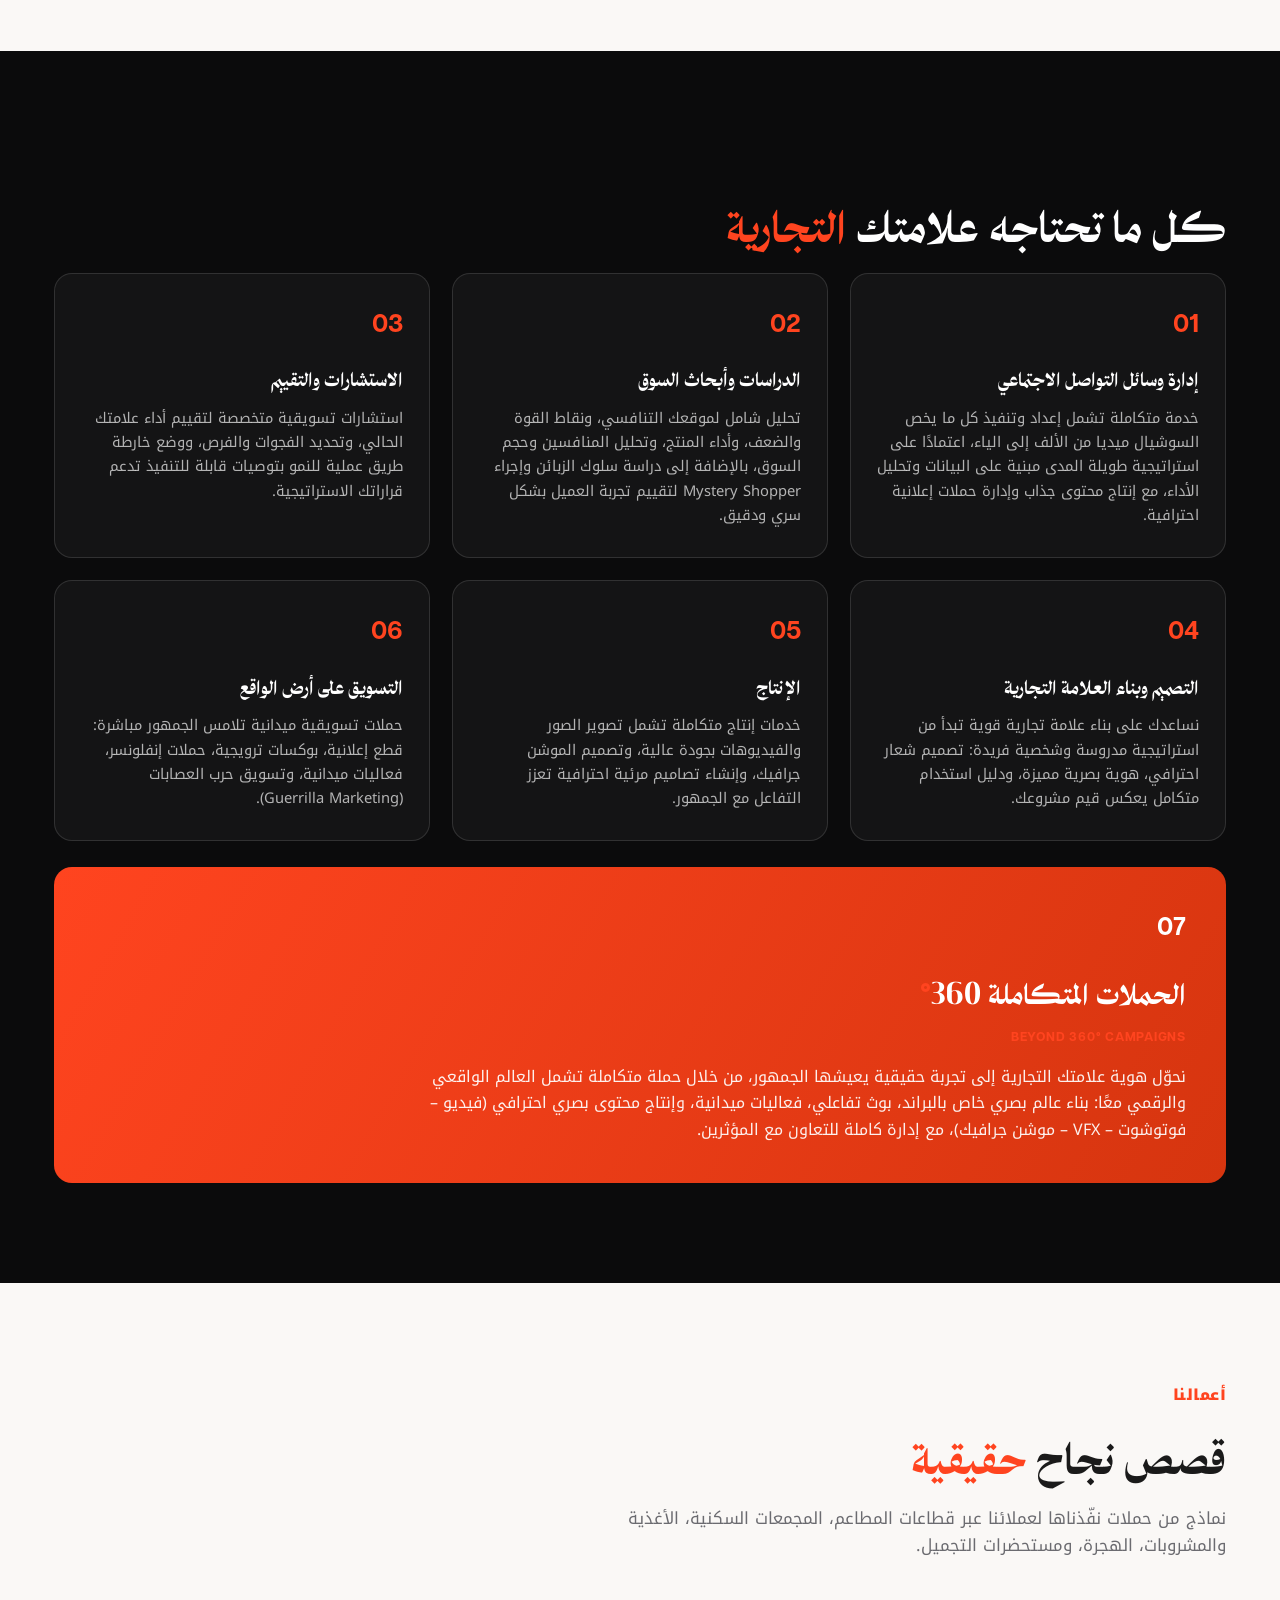
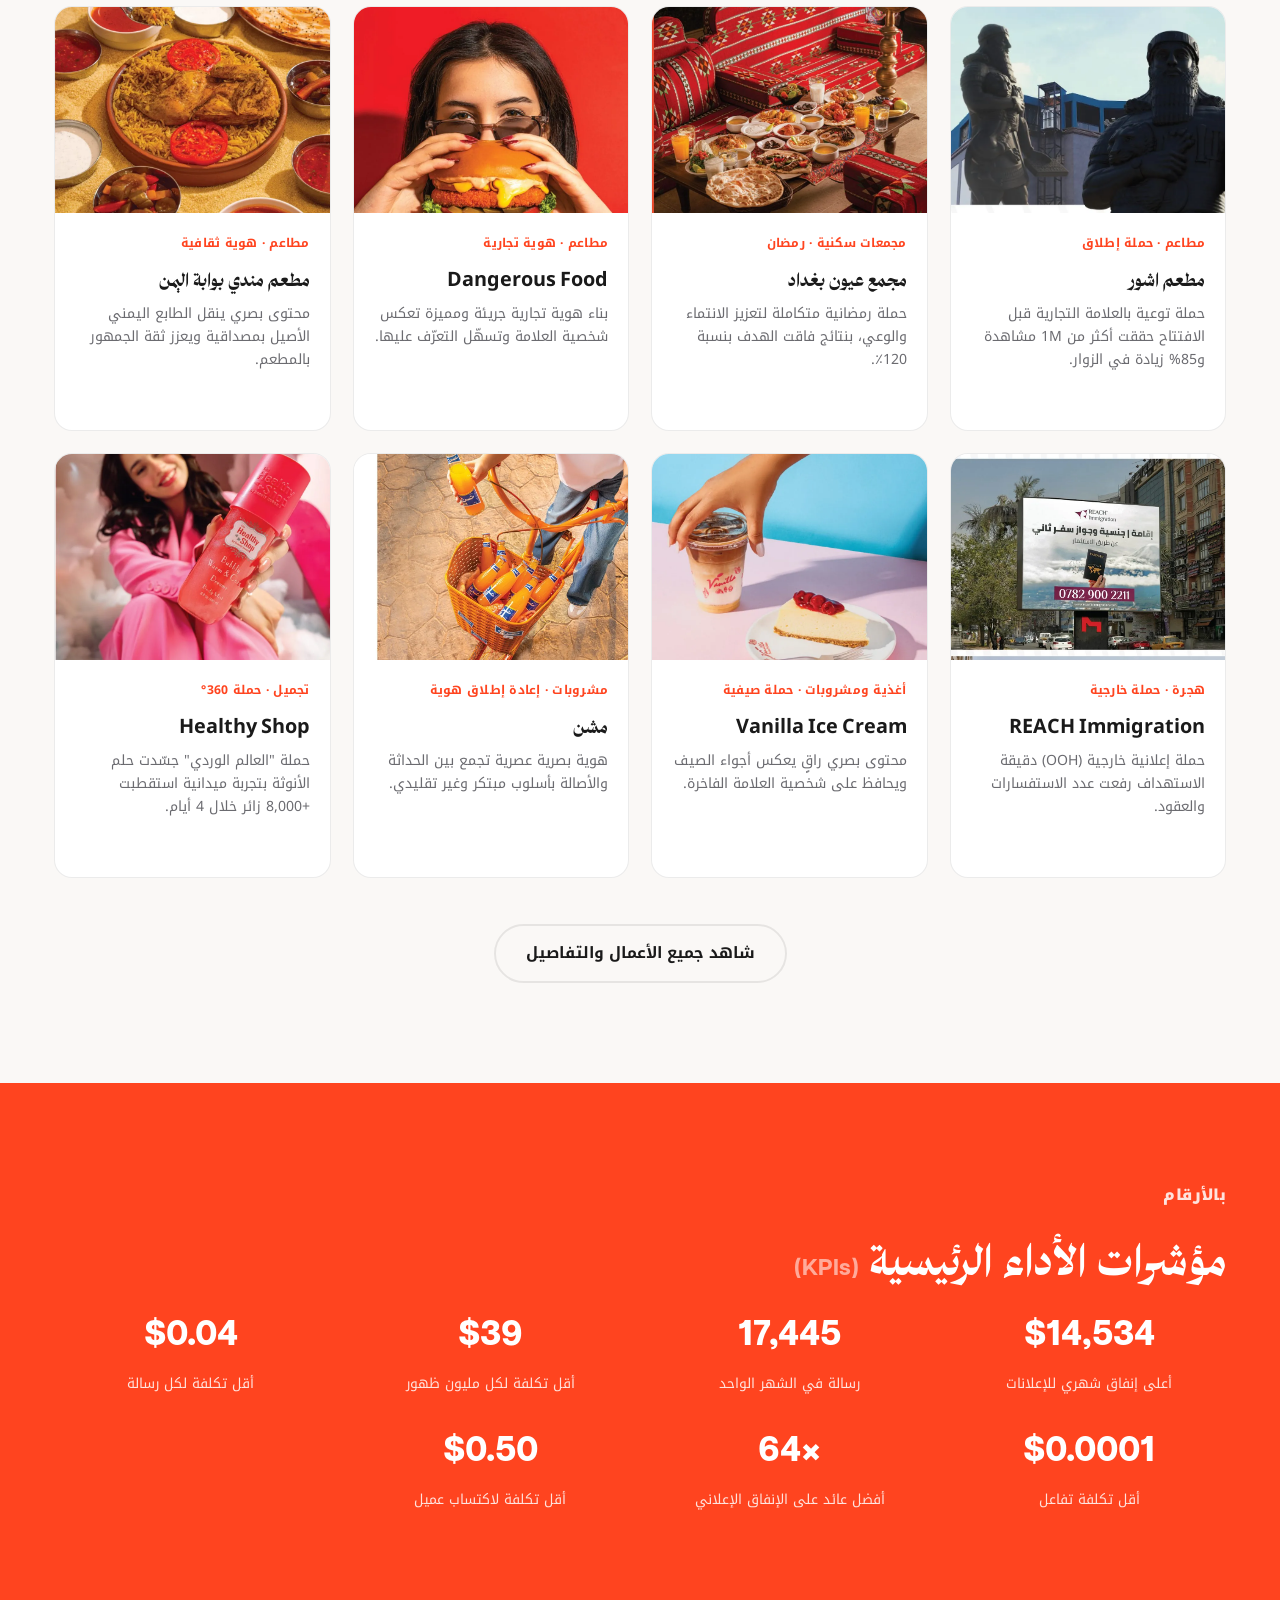
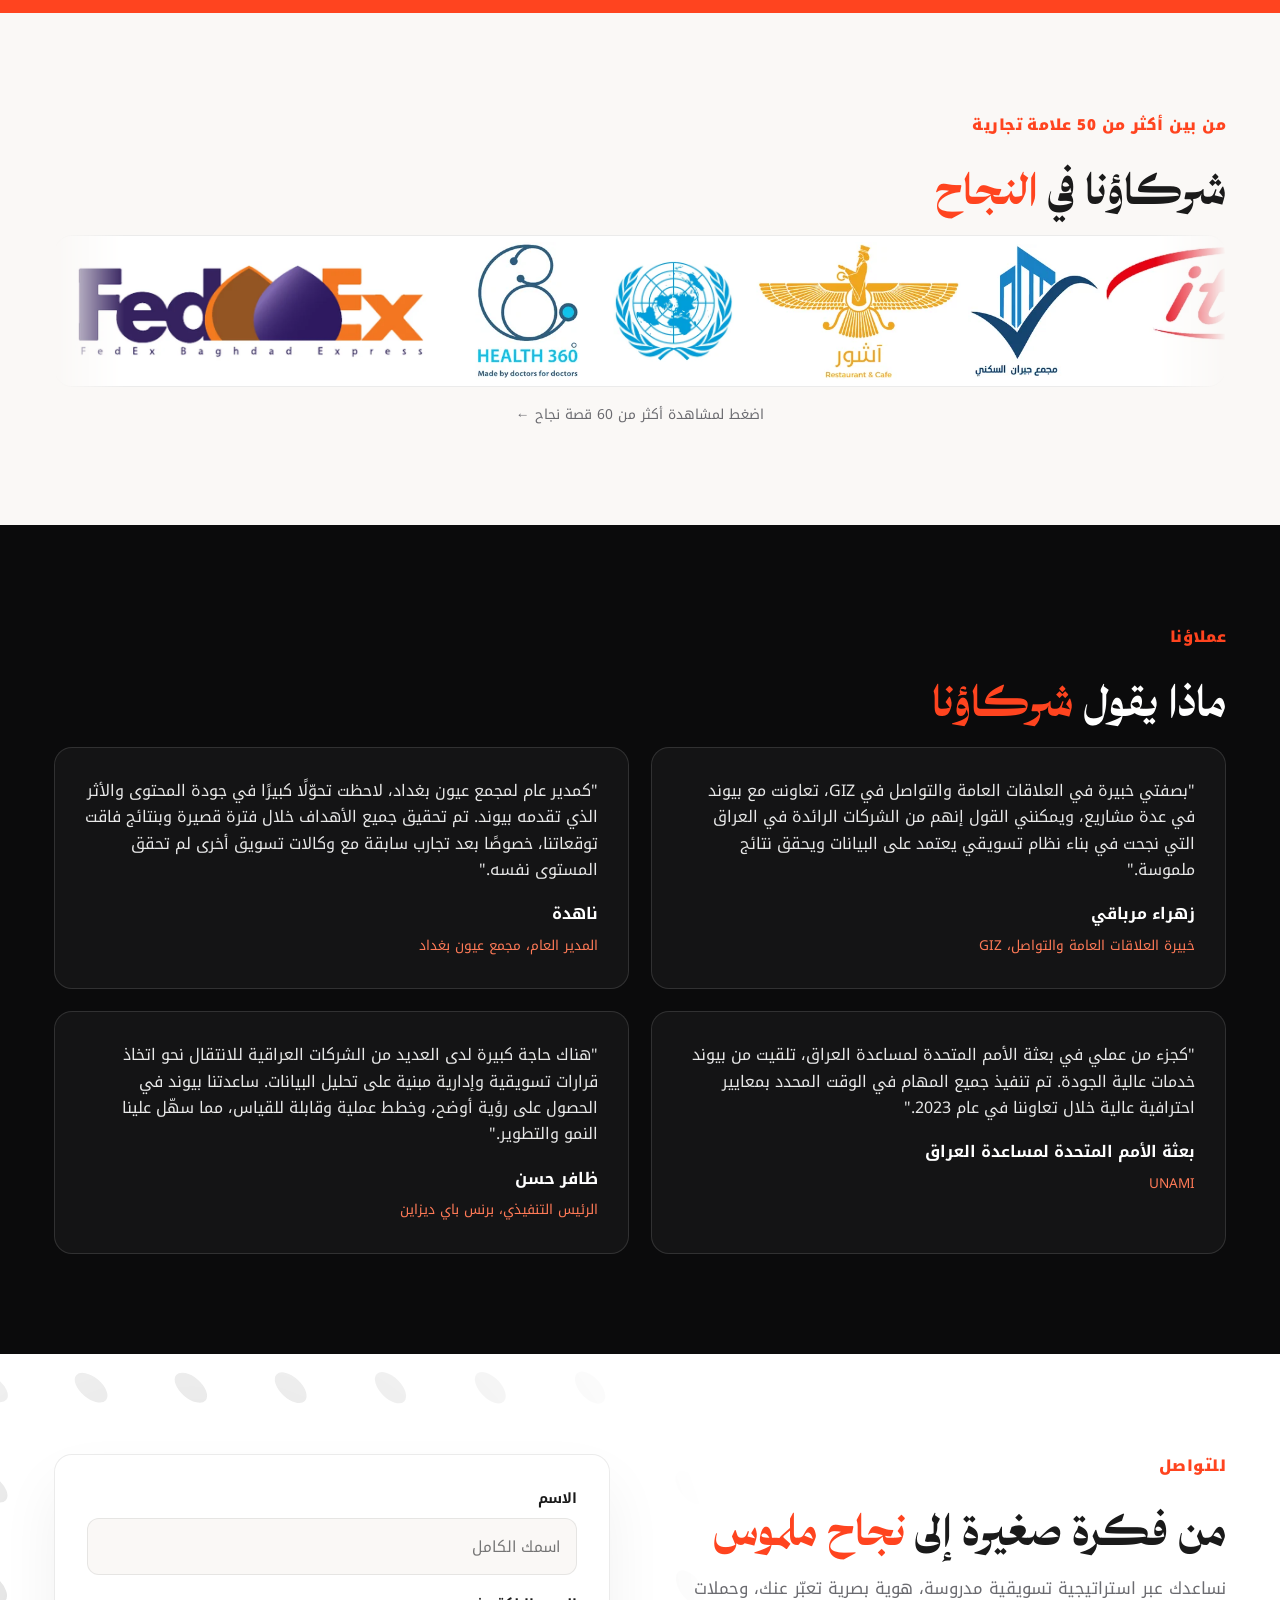
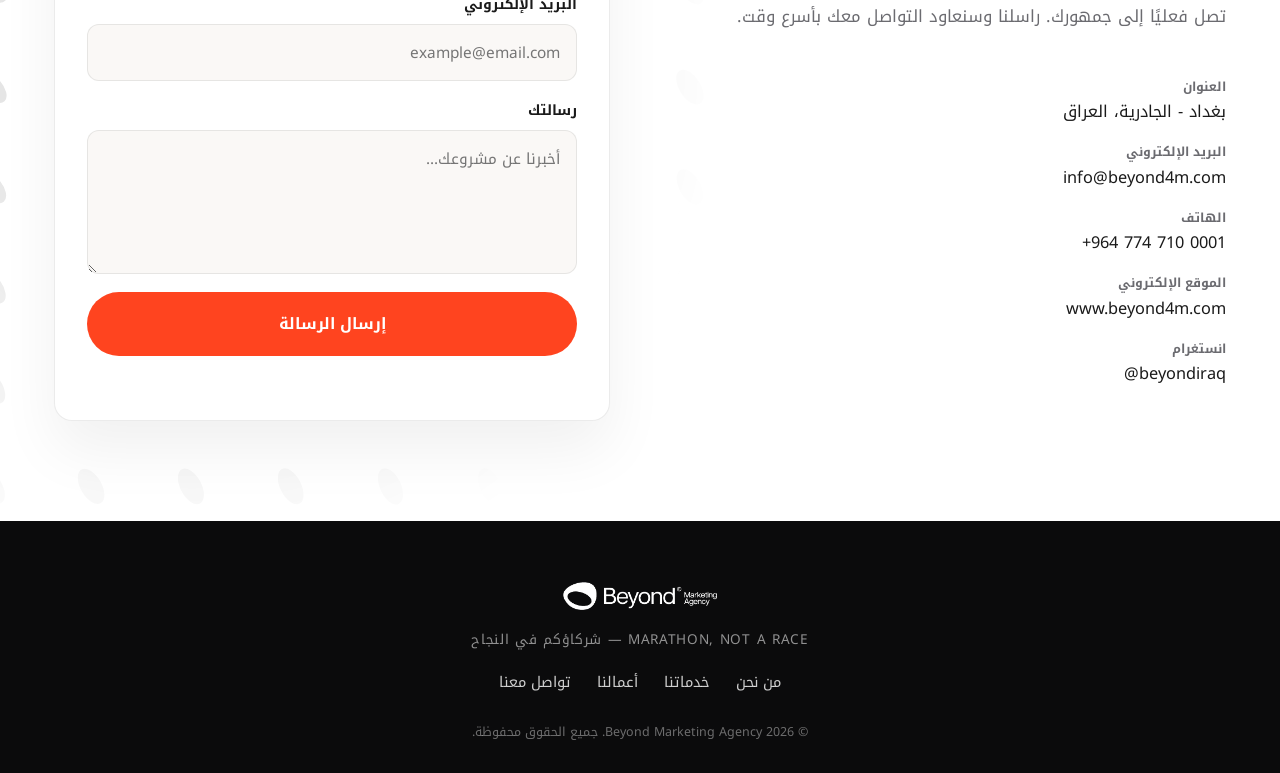
==== commit 161b99b2: "Install Google Ads tag as its own literal snippet, not merged into GA4 Client asked for the exact sn" ====
--- a/index.html
+++ b/index.html
@@ -10,6 +10,14 @@
   function gtag(){dataLayer.push(arguments);}
   gtag('js', new Date());
   gtag('config', 'G-920MH265MX');
+</script>
+<!-- Google tag (gtag.js) -->
+<script async src="https://www.googletagmanager.com/gtag/js?id=AW-880948890"></script>
+<script>
+  window.dataLayer = window.dataLayer || [];
+  function gtag(){dataLayer.push(arguments);}
+  gtag('js', new Date());
+
   gtag('config', 'AW-880948890');
 </script>
 <title data-i18n-title>Beyond Marketing Agency | بيوند لخدمات التسويق</title>
